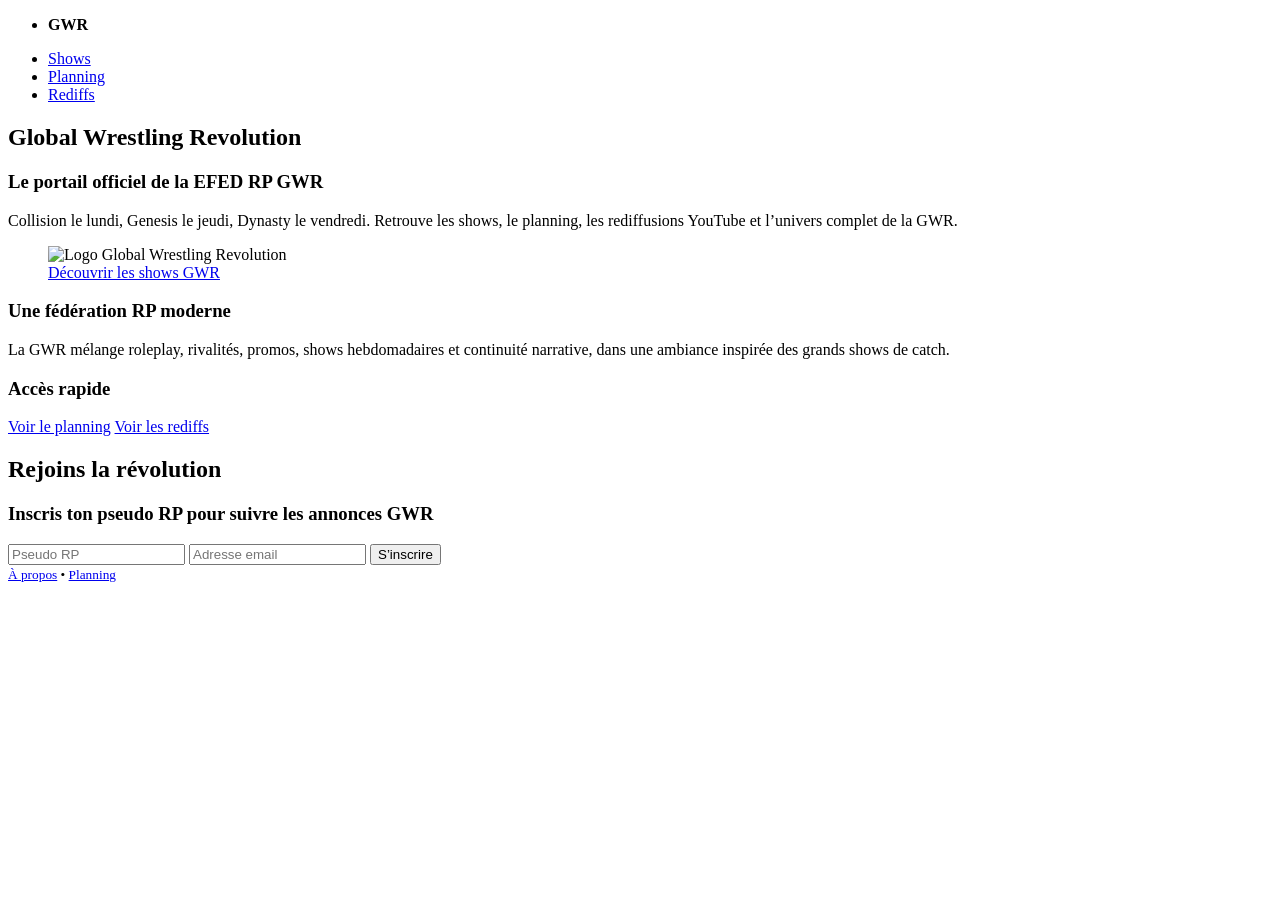
==== index.html @ aaddedb6 "Create index.html first pages of the site the main menu" ====
<!doctype html>
<html lang="fr" data-theme="dark">
<head>
  <meta charset="utf-8">
  <meta name="viewport" content="width=device-width, initial-scale=1">
  <title>GWR — Global Wrestling Revolution</title>
  <meta name="description" content="Portail officiel de la EFED RP Global Wrestling Revolution.">
  <link rel="stylesheet" href="https://cdn.jsdelivr.net/npm/@picocss/pico@1/css/pico.min.css">
  <link rel="stylesheet" href="css/style.css">
</head>

<body>
  <nav class="container-fluid">
    <ul>
      <li><strong>GWR</strong></li>
    </ul>
    <ul>
      <li><a href="shows.html">Shows</a></li>
      <li><a href="planning.html">Planning</a></li>
      <li><a href="rediffs.html" role="button">Rediffs</a></li>
    </ul>
  </nav>

  <main class="container">
    <div class="grid">
      <section class="hero-page">
        <hgroup>
          <h2>Global Wrestling Revolution</h2>
          <h3>Le portail officiel de la EFED RP GWR</h3>
        </hgroup>

        <p>
          Collision le lundi, Genesis le jeudi, Dynasty le vendredi.
          Retrouve les shows, le planning, les rediffusions YouTube et l’univers complet de la GWR.
        </p>

        <figure>
          <img class="main-logo" src="img/logo-gwr.png" alt="Logo Global Wrestling Revolution">
          <figcaption>
            <a href="shows.html">Découvrir les shows GWR</a>
          </figcaption>
        </figure>

        <h3>Une fédération RP moderne</h3>
        <p>
          La GWR mélange roleplay, rivalités, promos, shows hebdomadaires et continuité narrative,
          dans une ambiance inspirée des grands shows de catch.
        </p>

        <h3>Accès rapide</h3>
        <div class="actions">
          <a href="planning.html" role="button">Voir le planning</a>
          <a href="rediffs.html" role="button" class="secondary">Voir les rediffs</a>
        </div>
      </section>
    </div>
  </main>

  <section aria-label="Subscribe example">
    <div class="container">
      <article>
        <hgroup>
          <h2>Rejoins la révolution</h2>
          <h3>Inscris ton pseudo RP pour suivre les annonces GWR</h3>
        </hgroup>
        <form class="grid">
          <input type="text" id="firstname" name="firstname" placeholder="Pseudo RP" aria-label="Pseudo RP" required>
          <input type="email" id="email" name="email" placeholder="Adresse email" aria-label="Adresse email" required>
          <button type="submit" onclick="event.preventDefault()">S’inscrire</button>
        </form>
      </article>
    </div>
  </section>

  <footer class="container">
    <small>
      <a href="about.html">À propos</a> • <a href="planning.html">Planning</a>
    </small>
  </footer>

  <script src="js/script.js"></script>
</body>
</html>
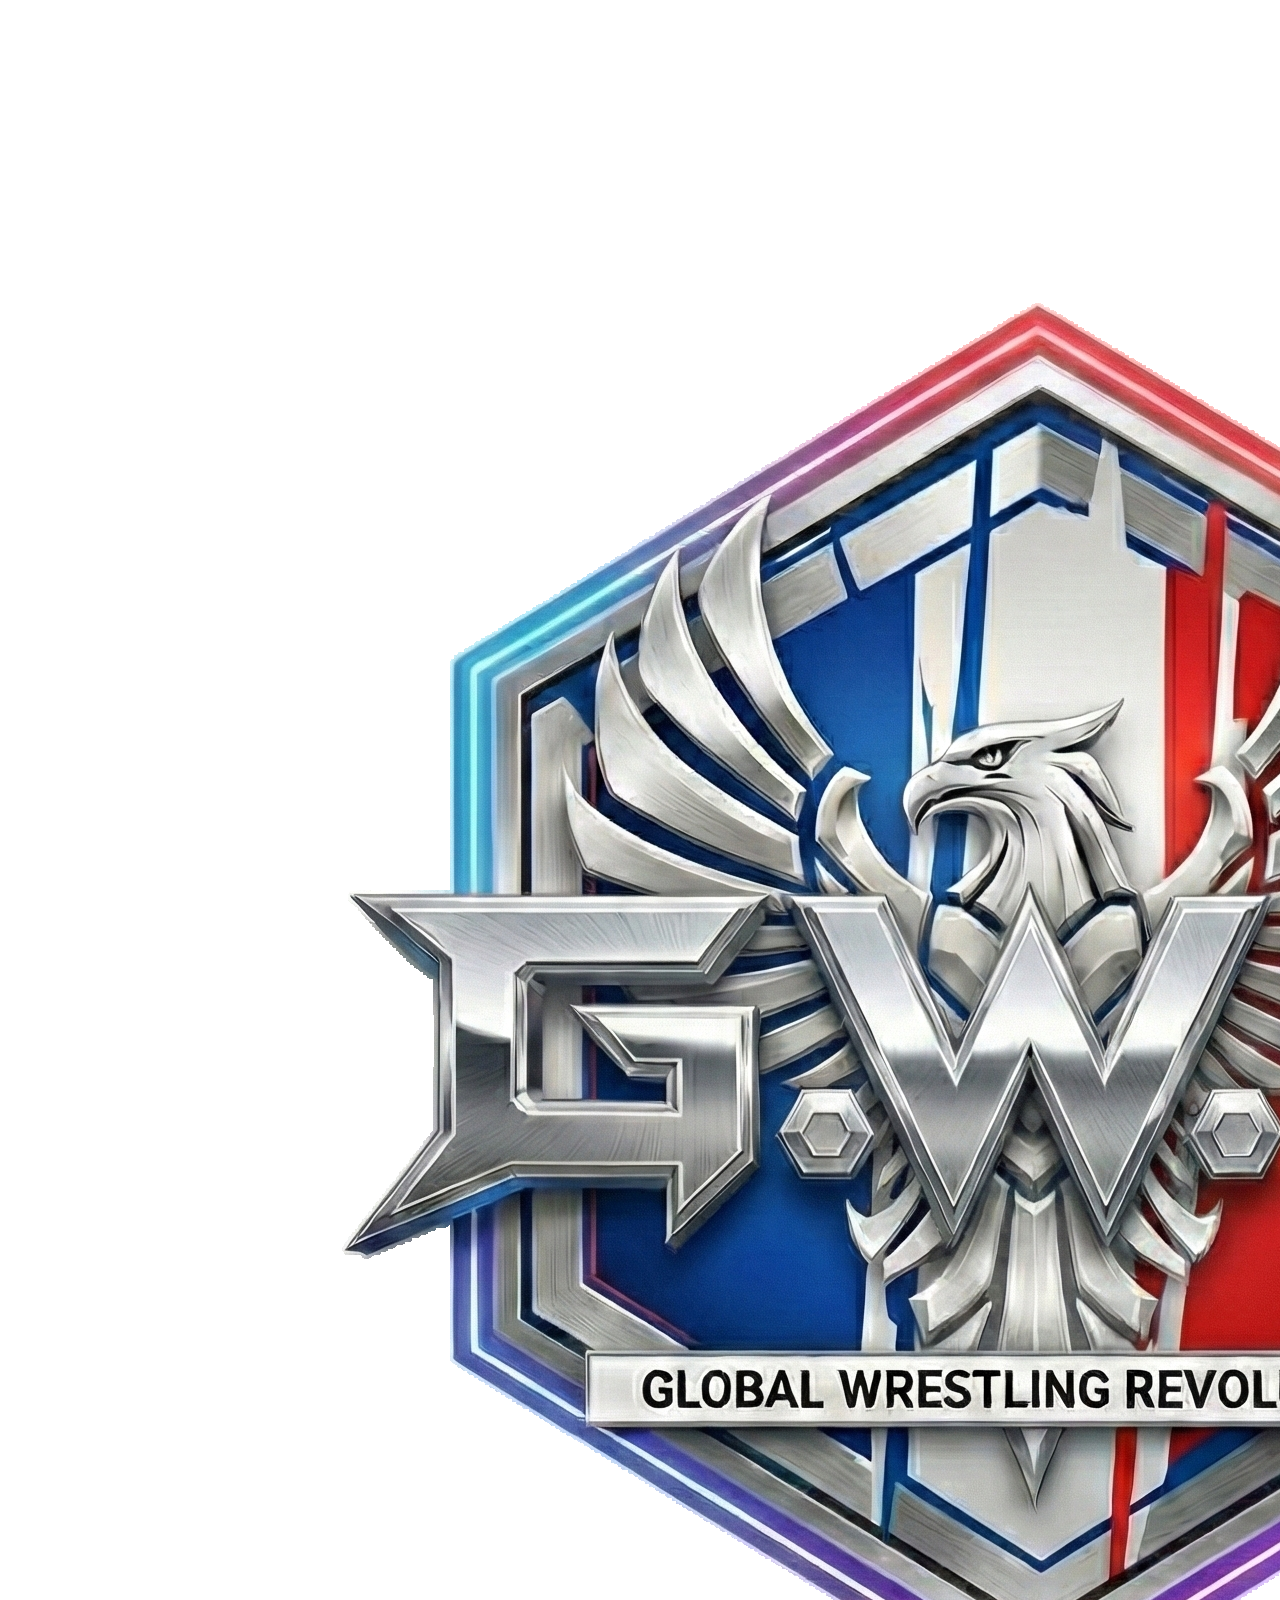
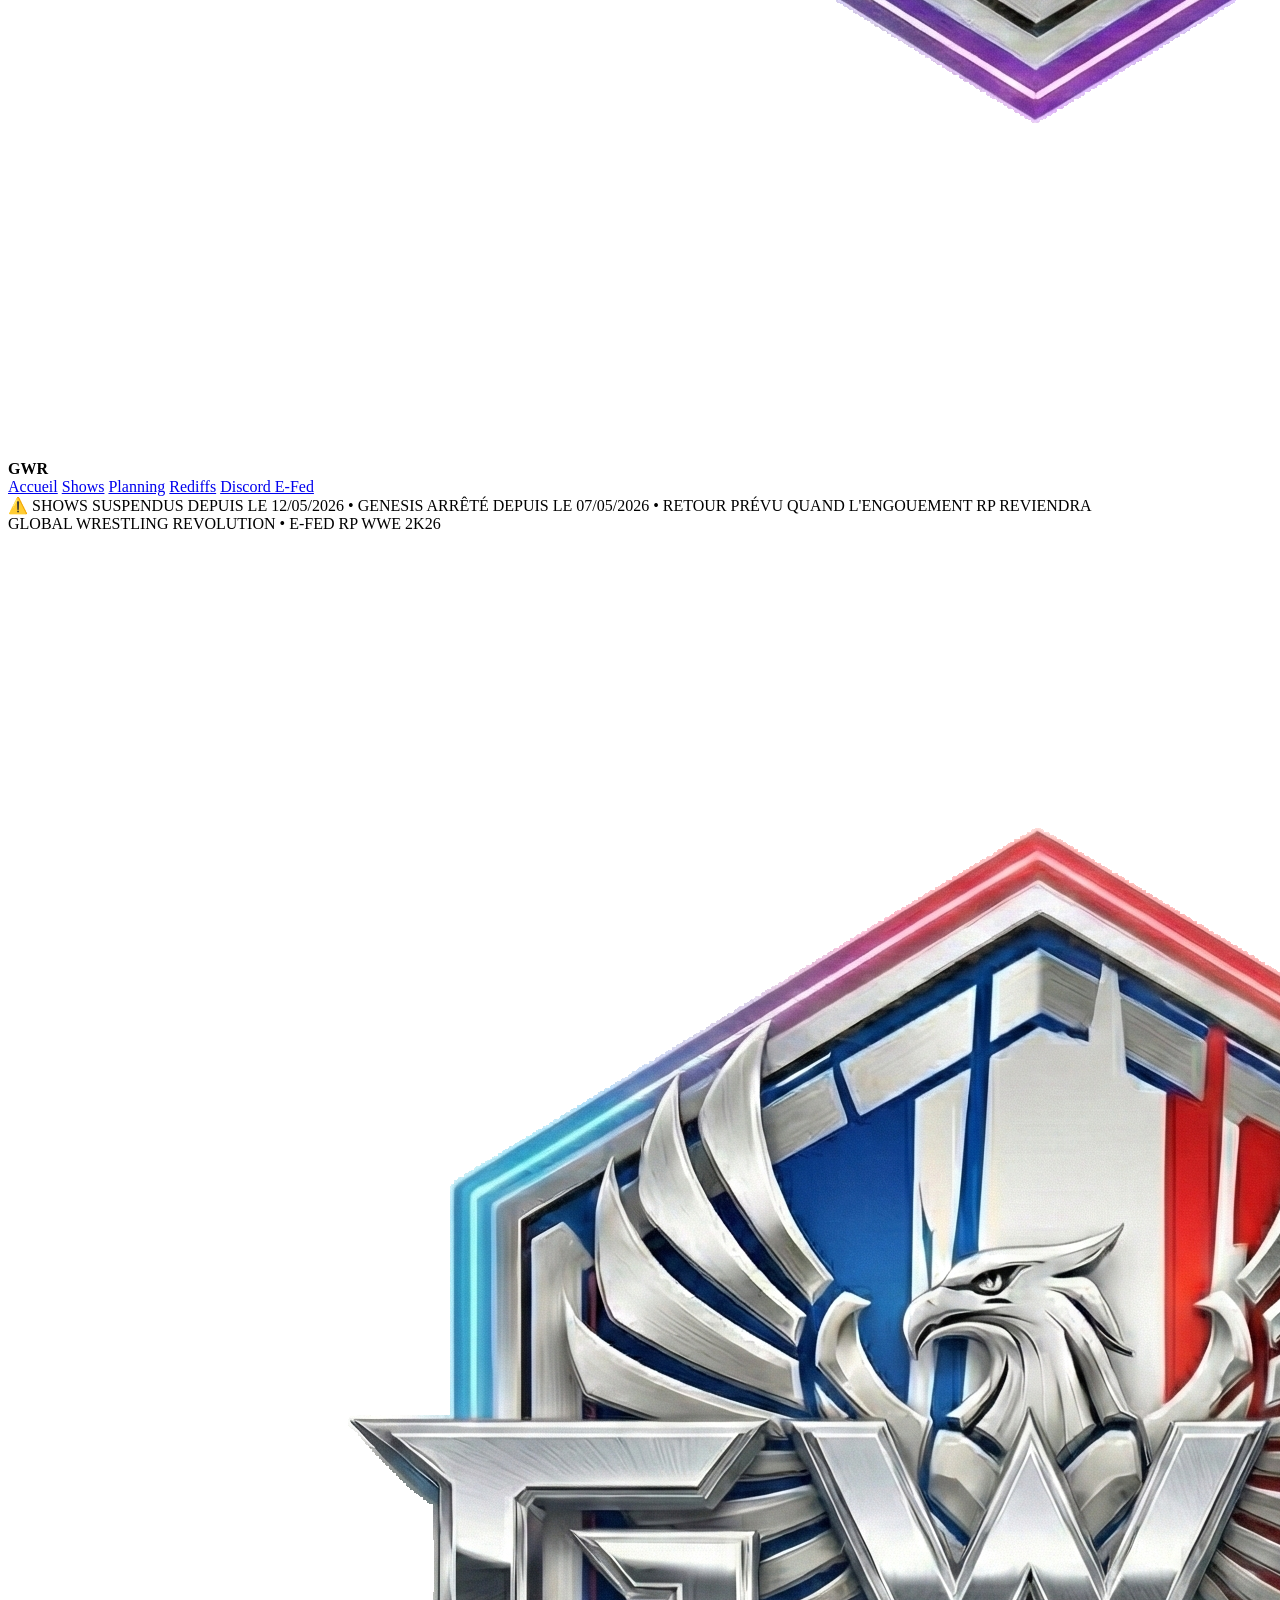
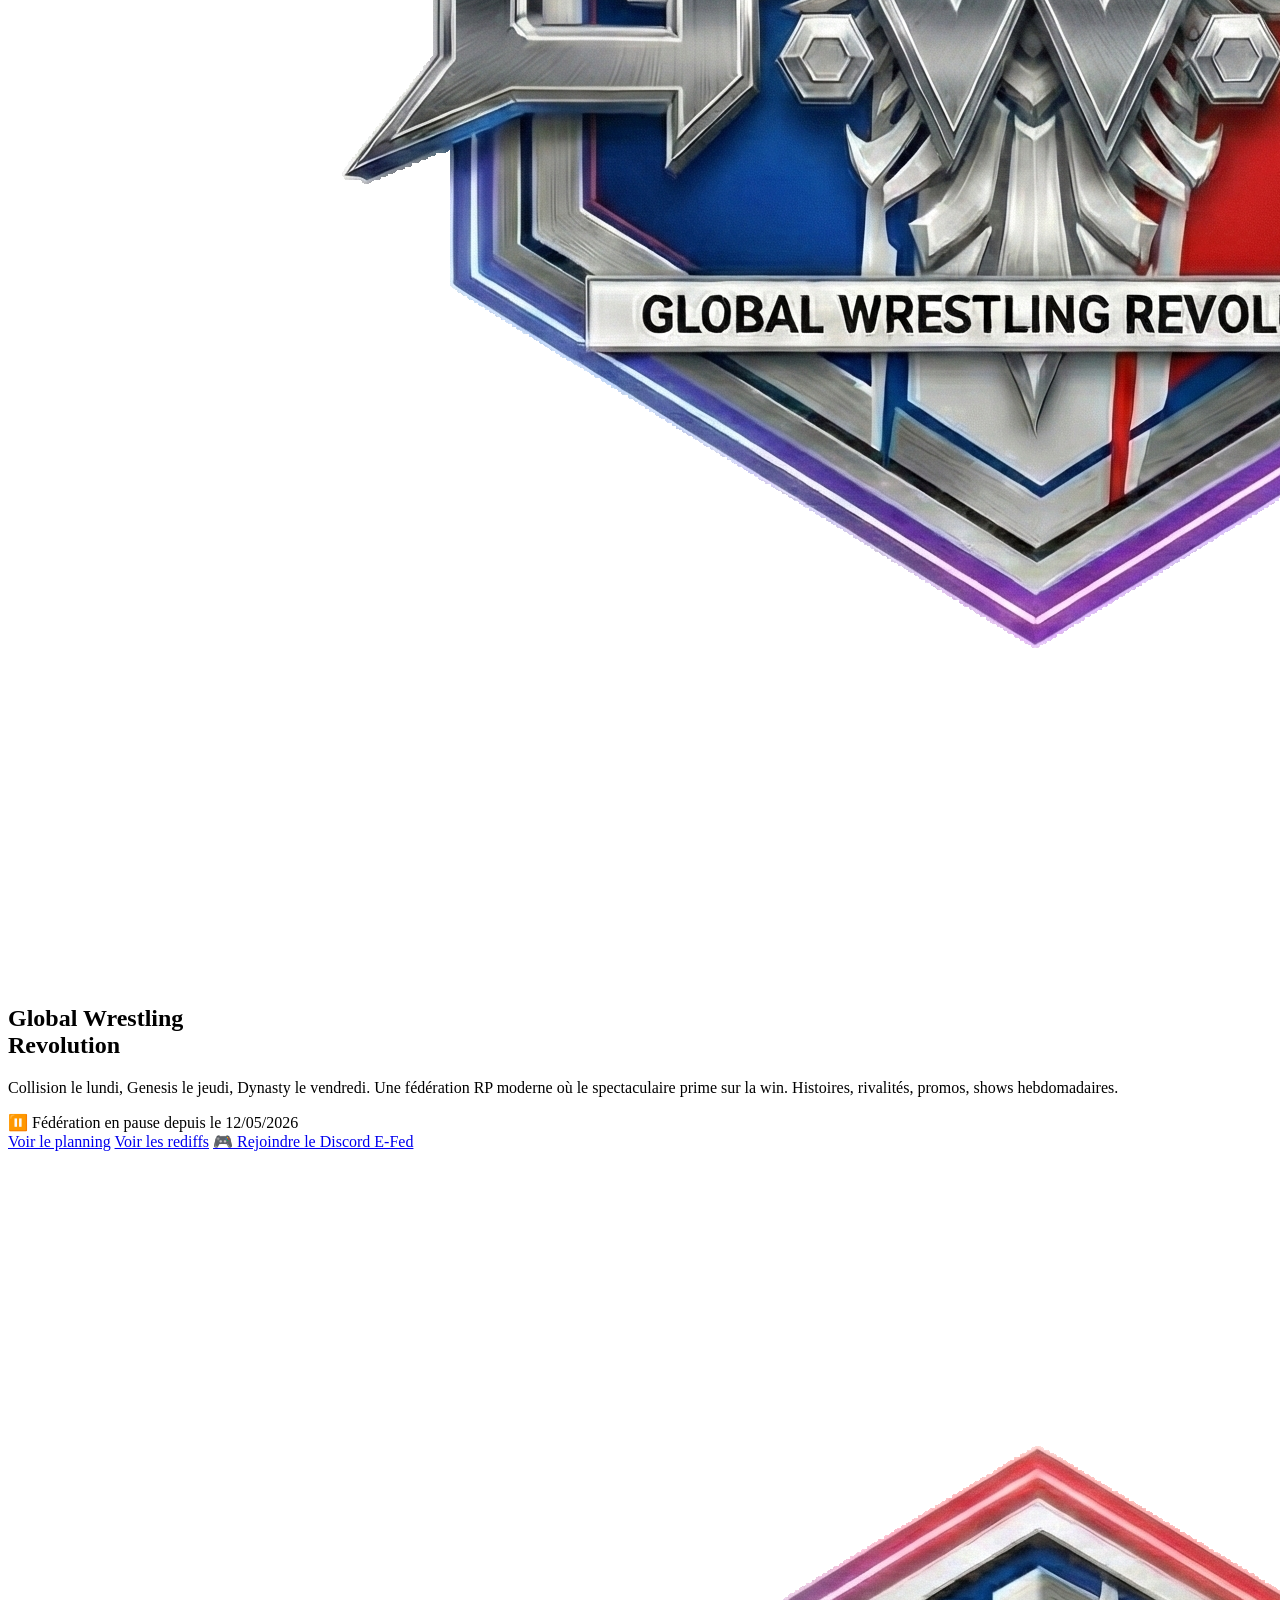
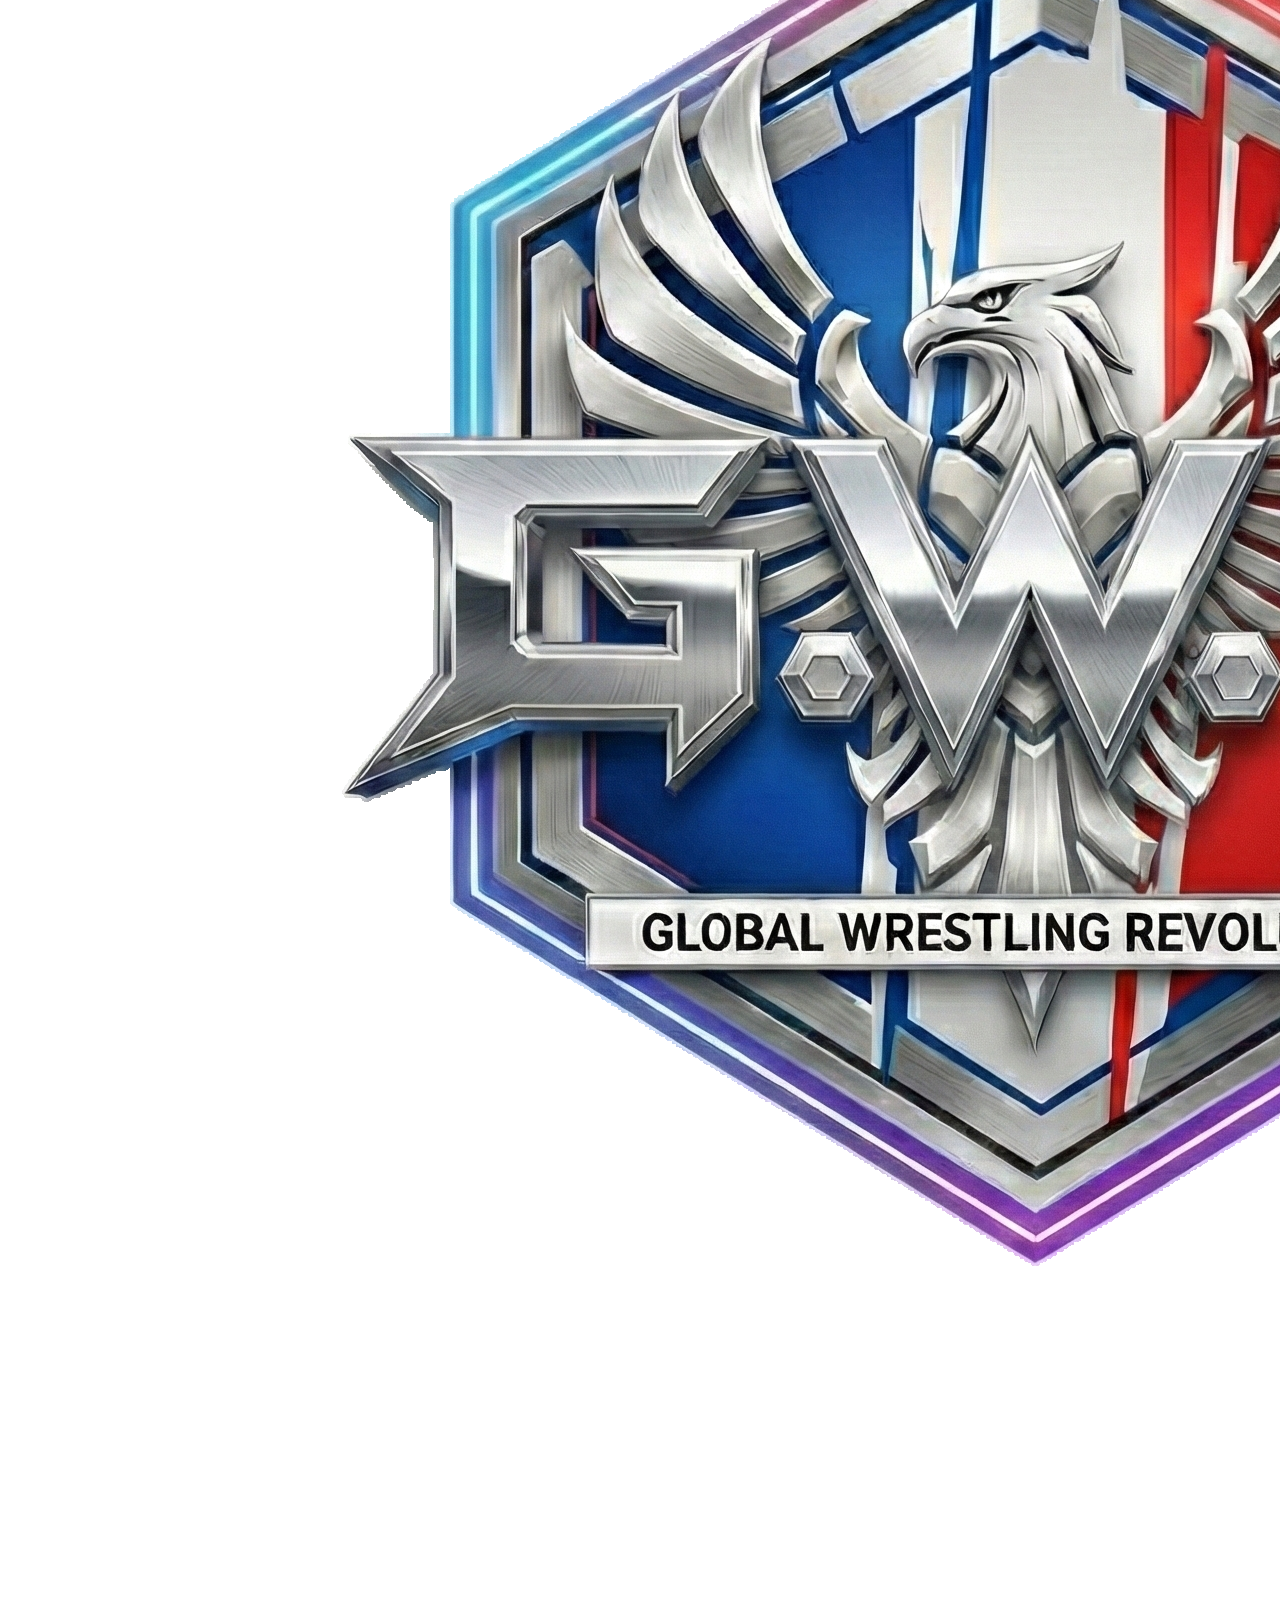
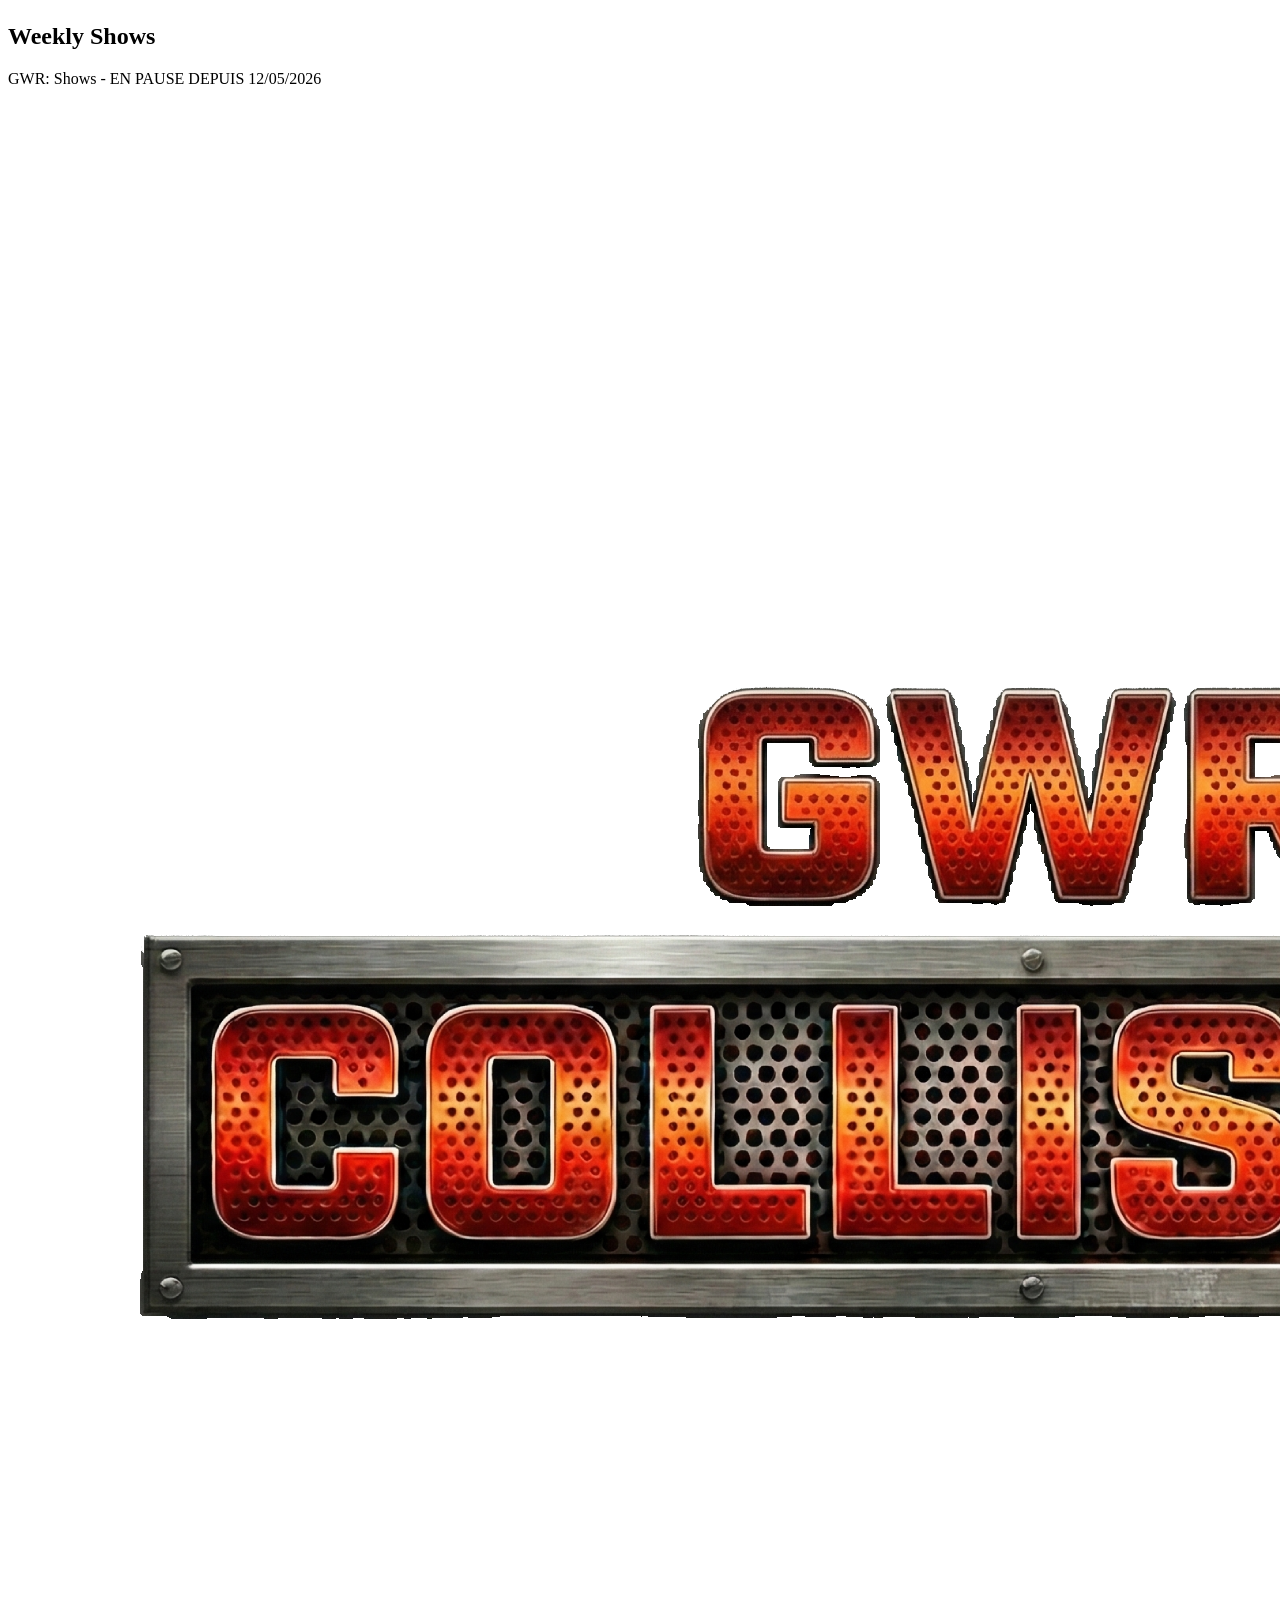
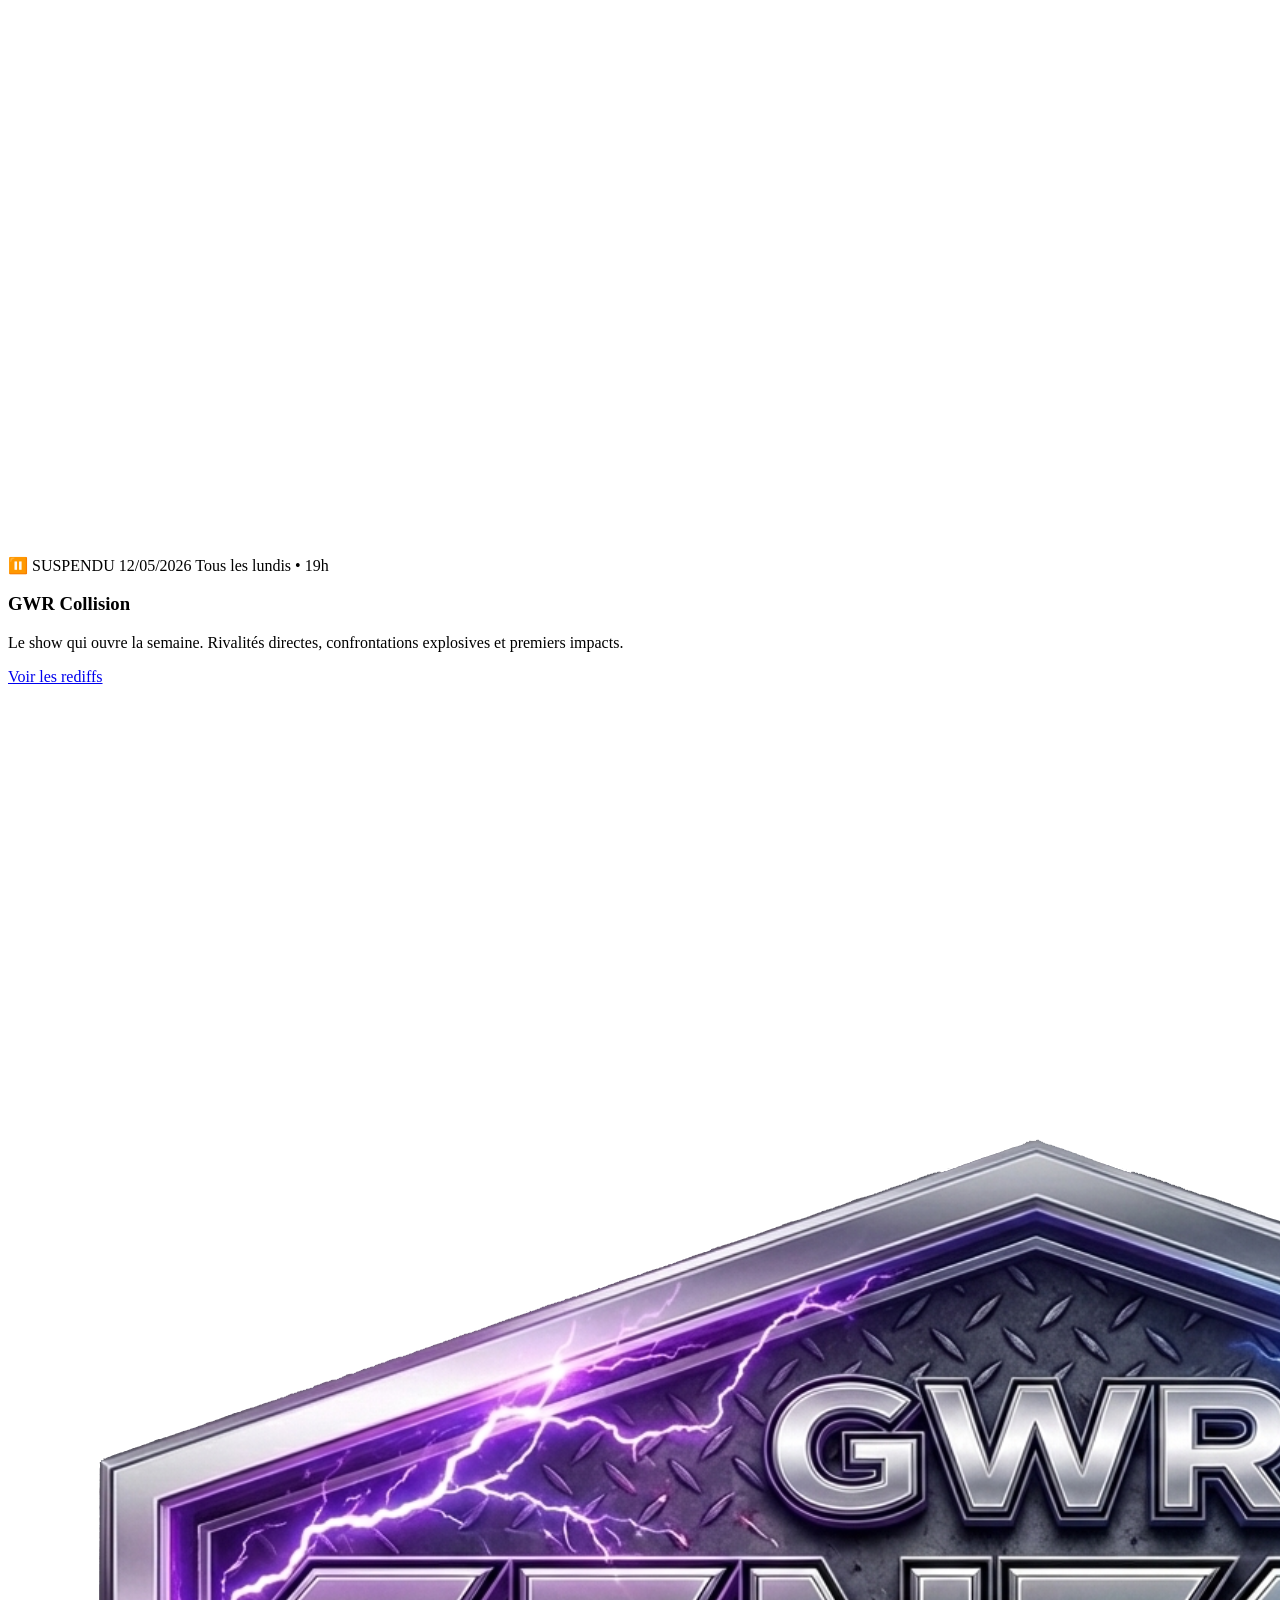
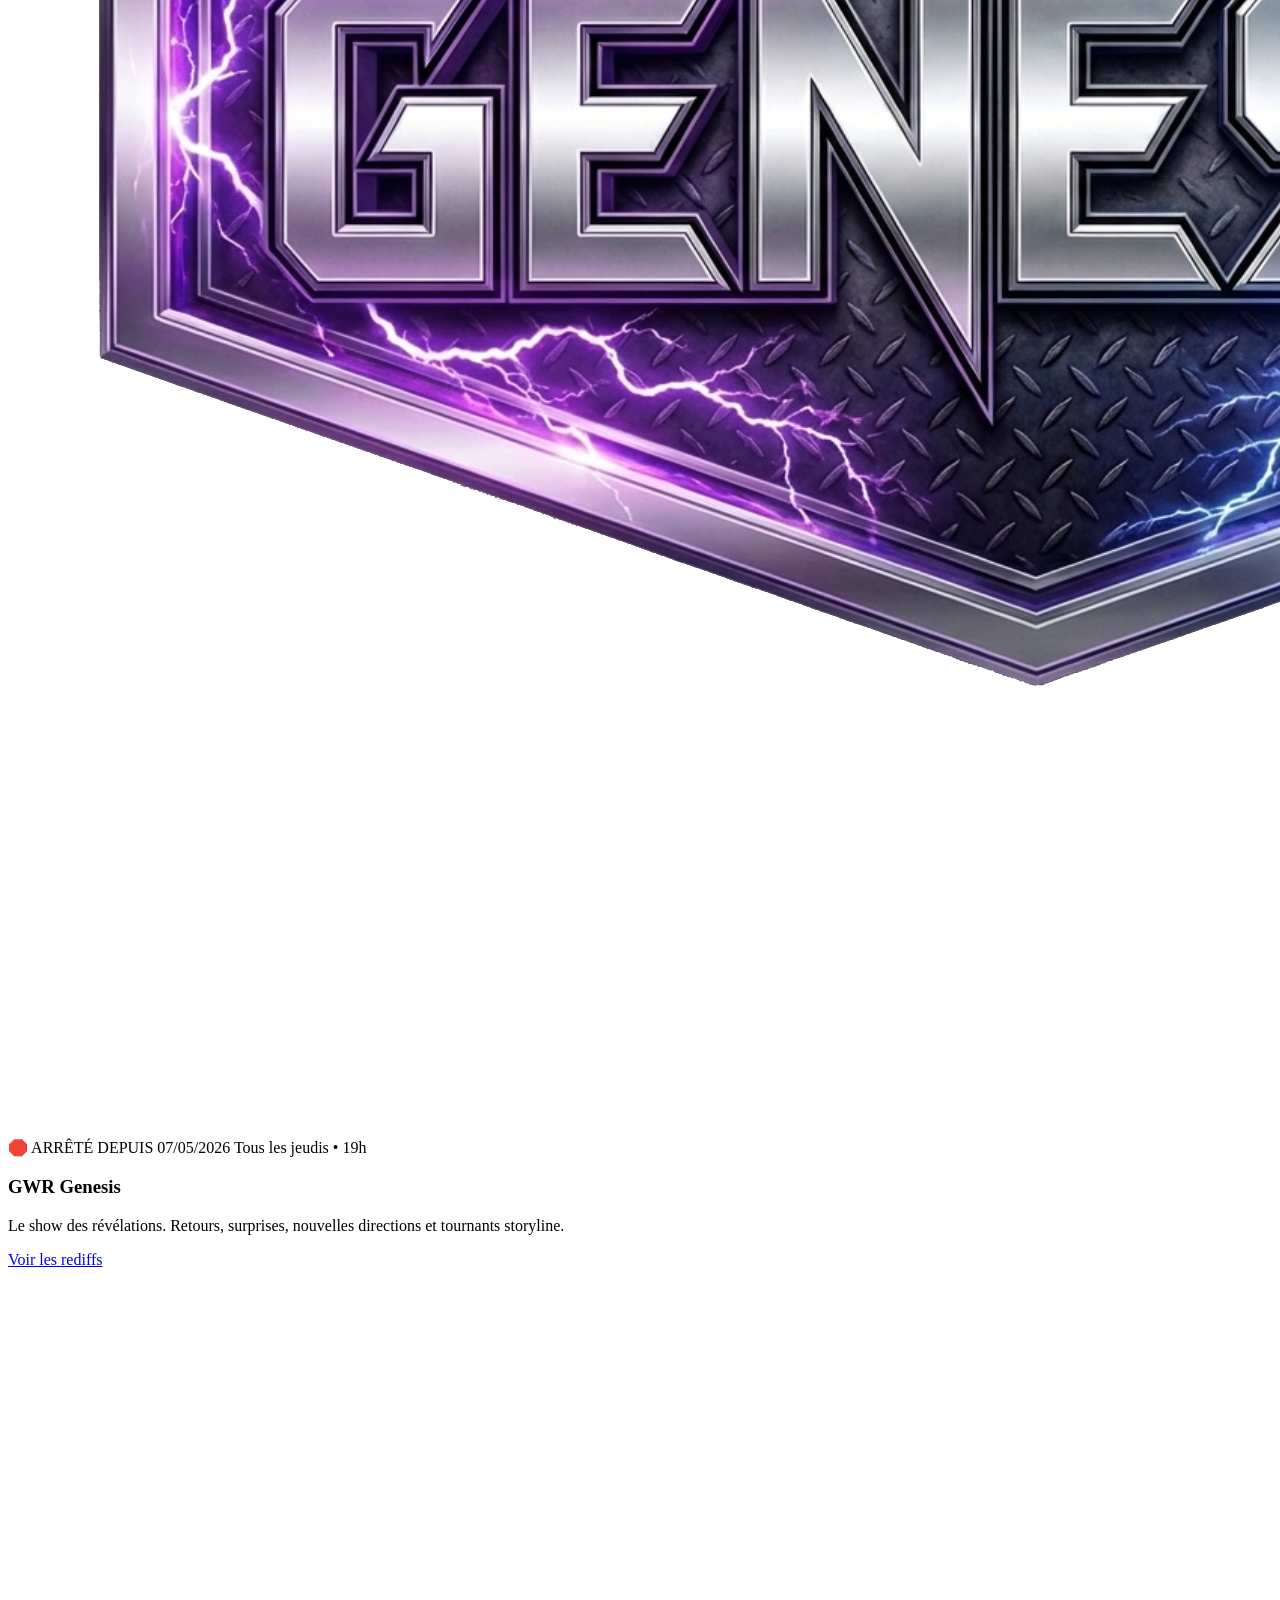
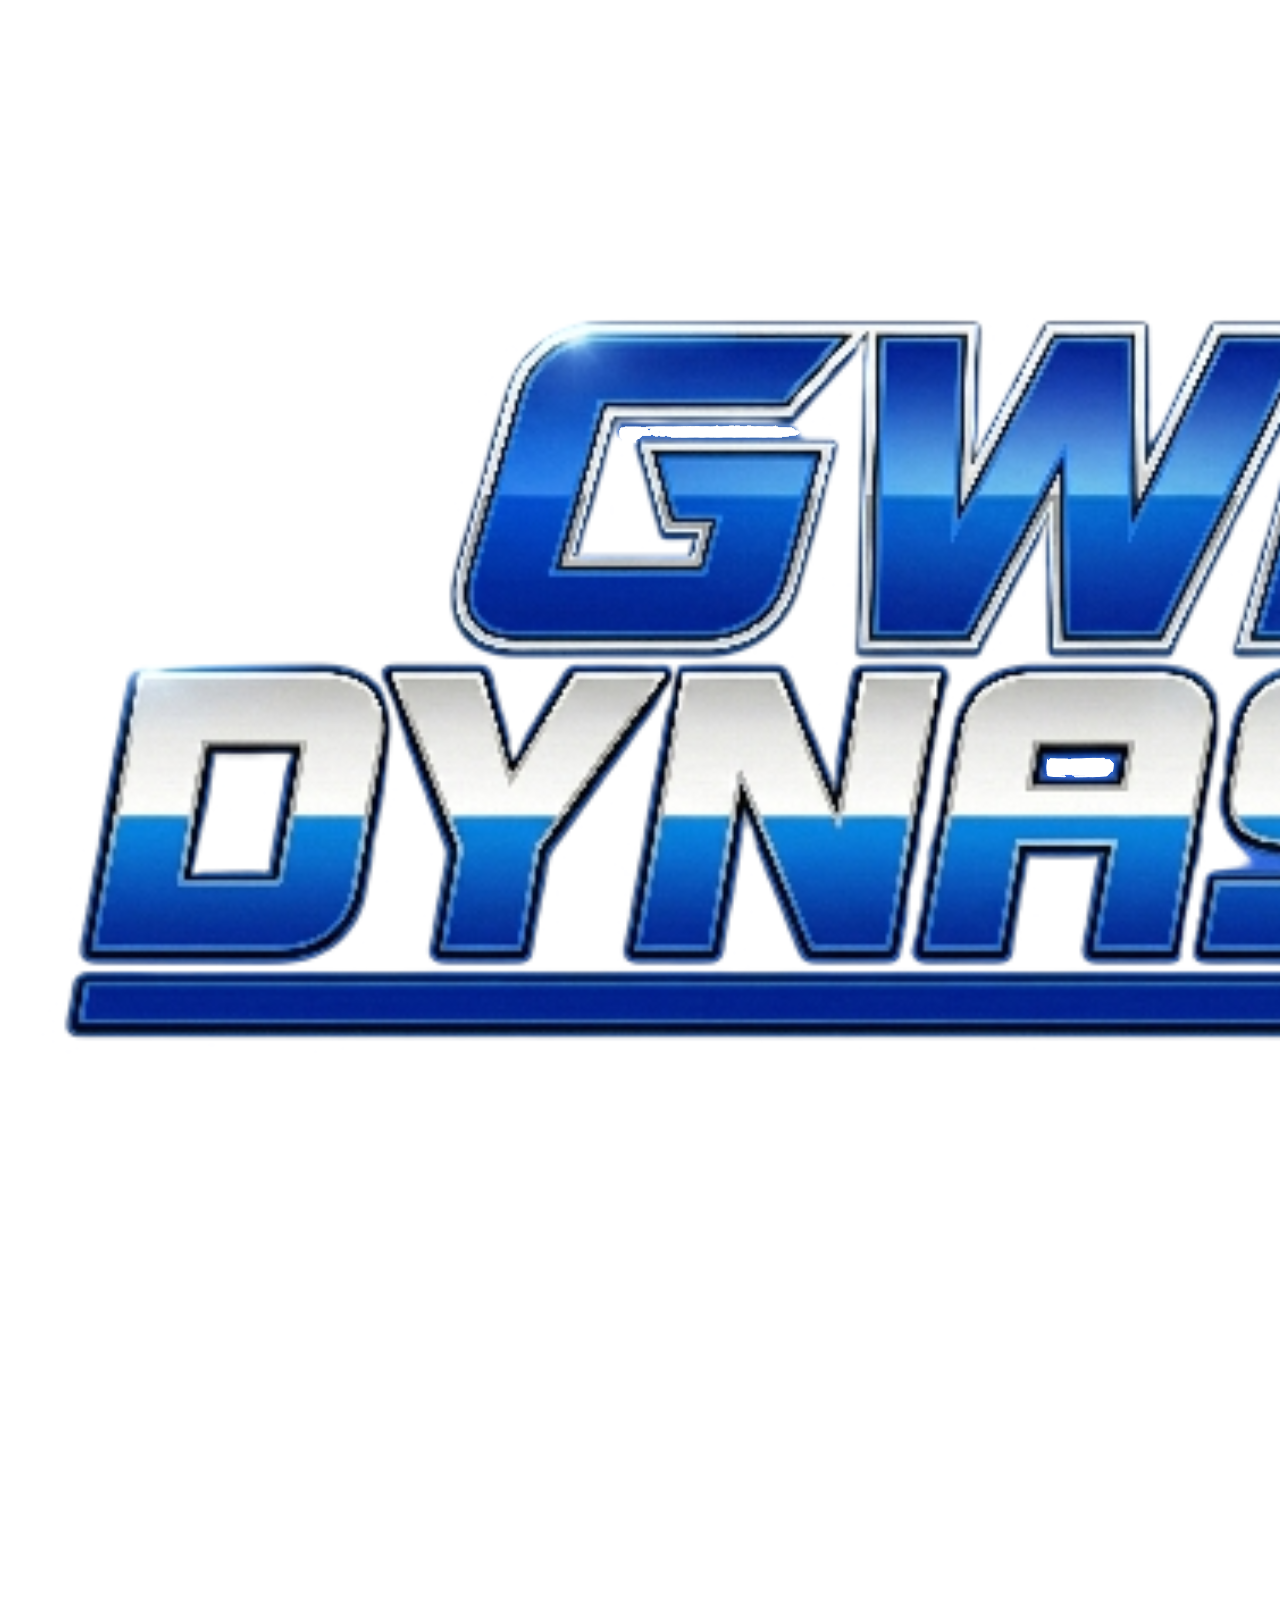
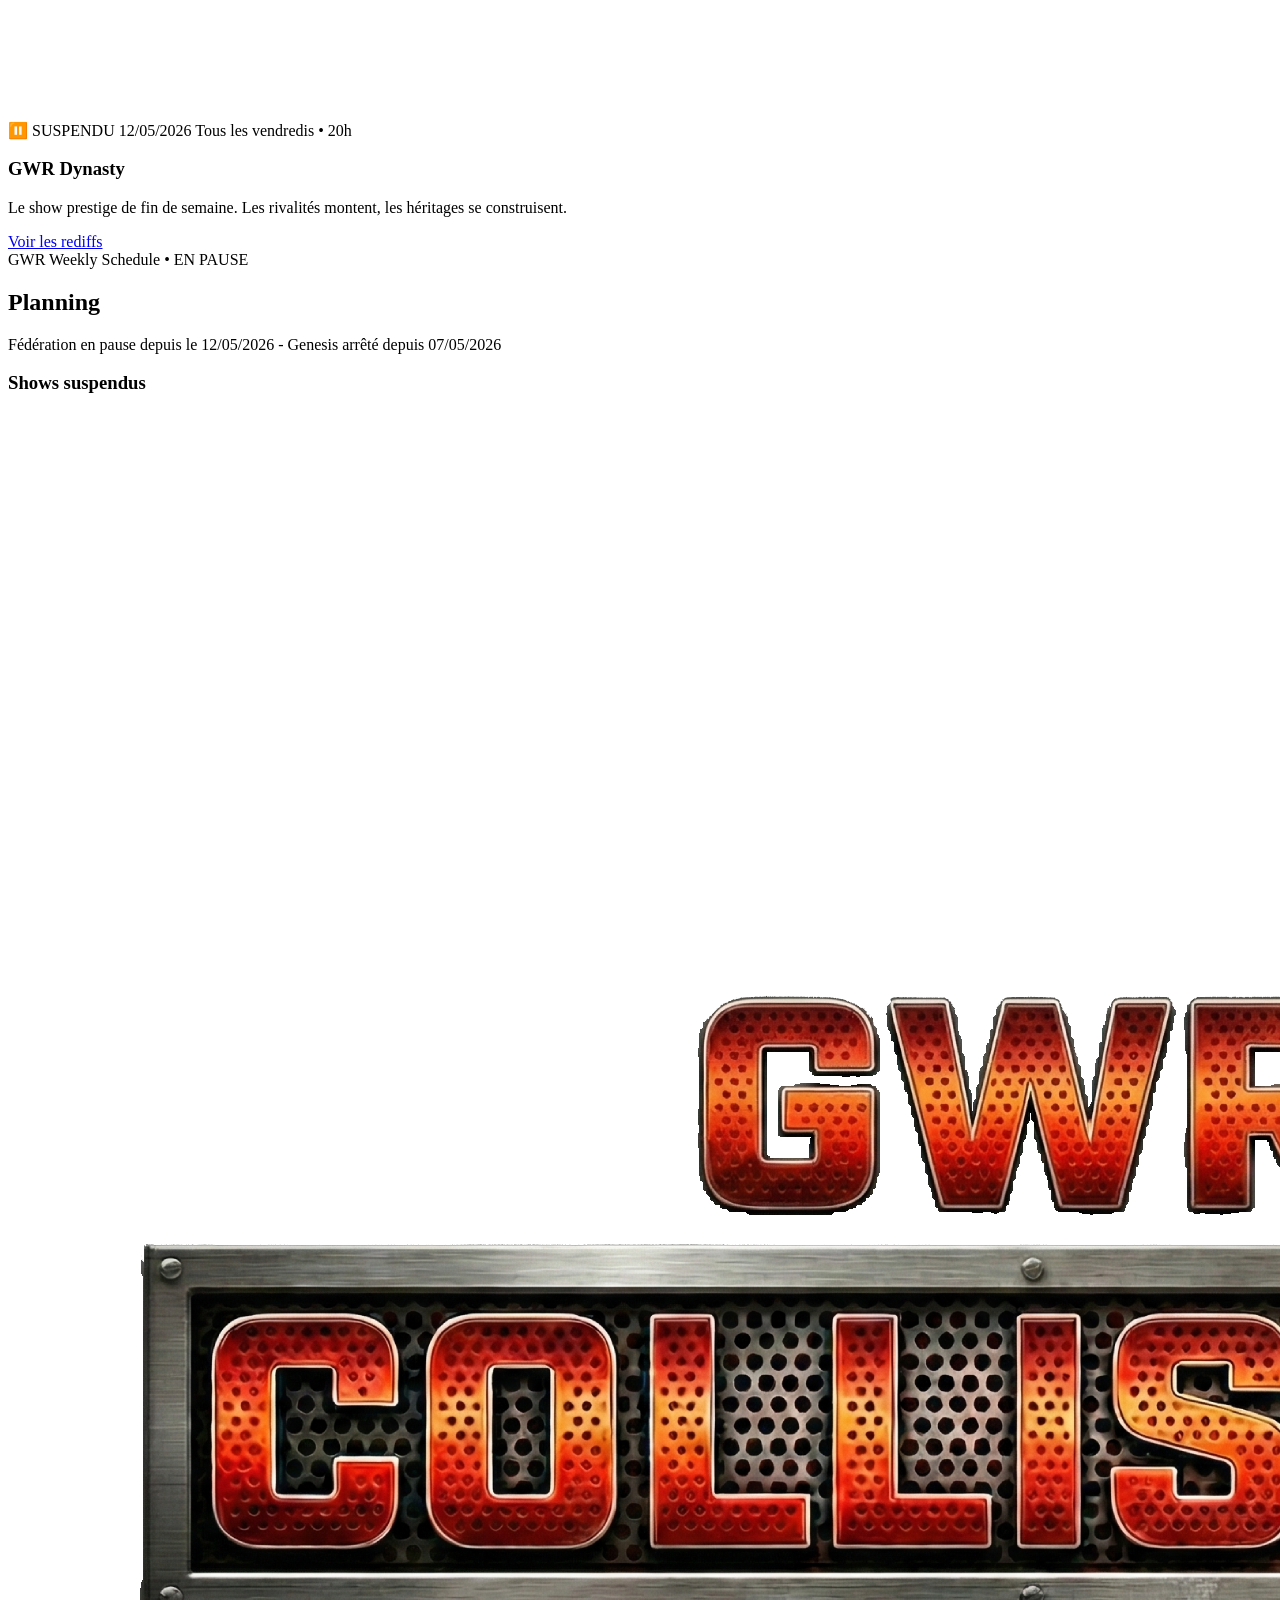
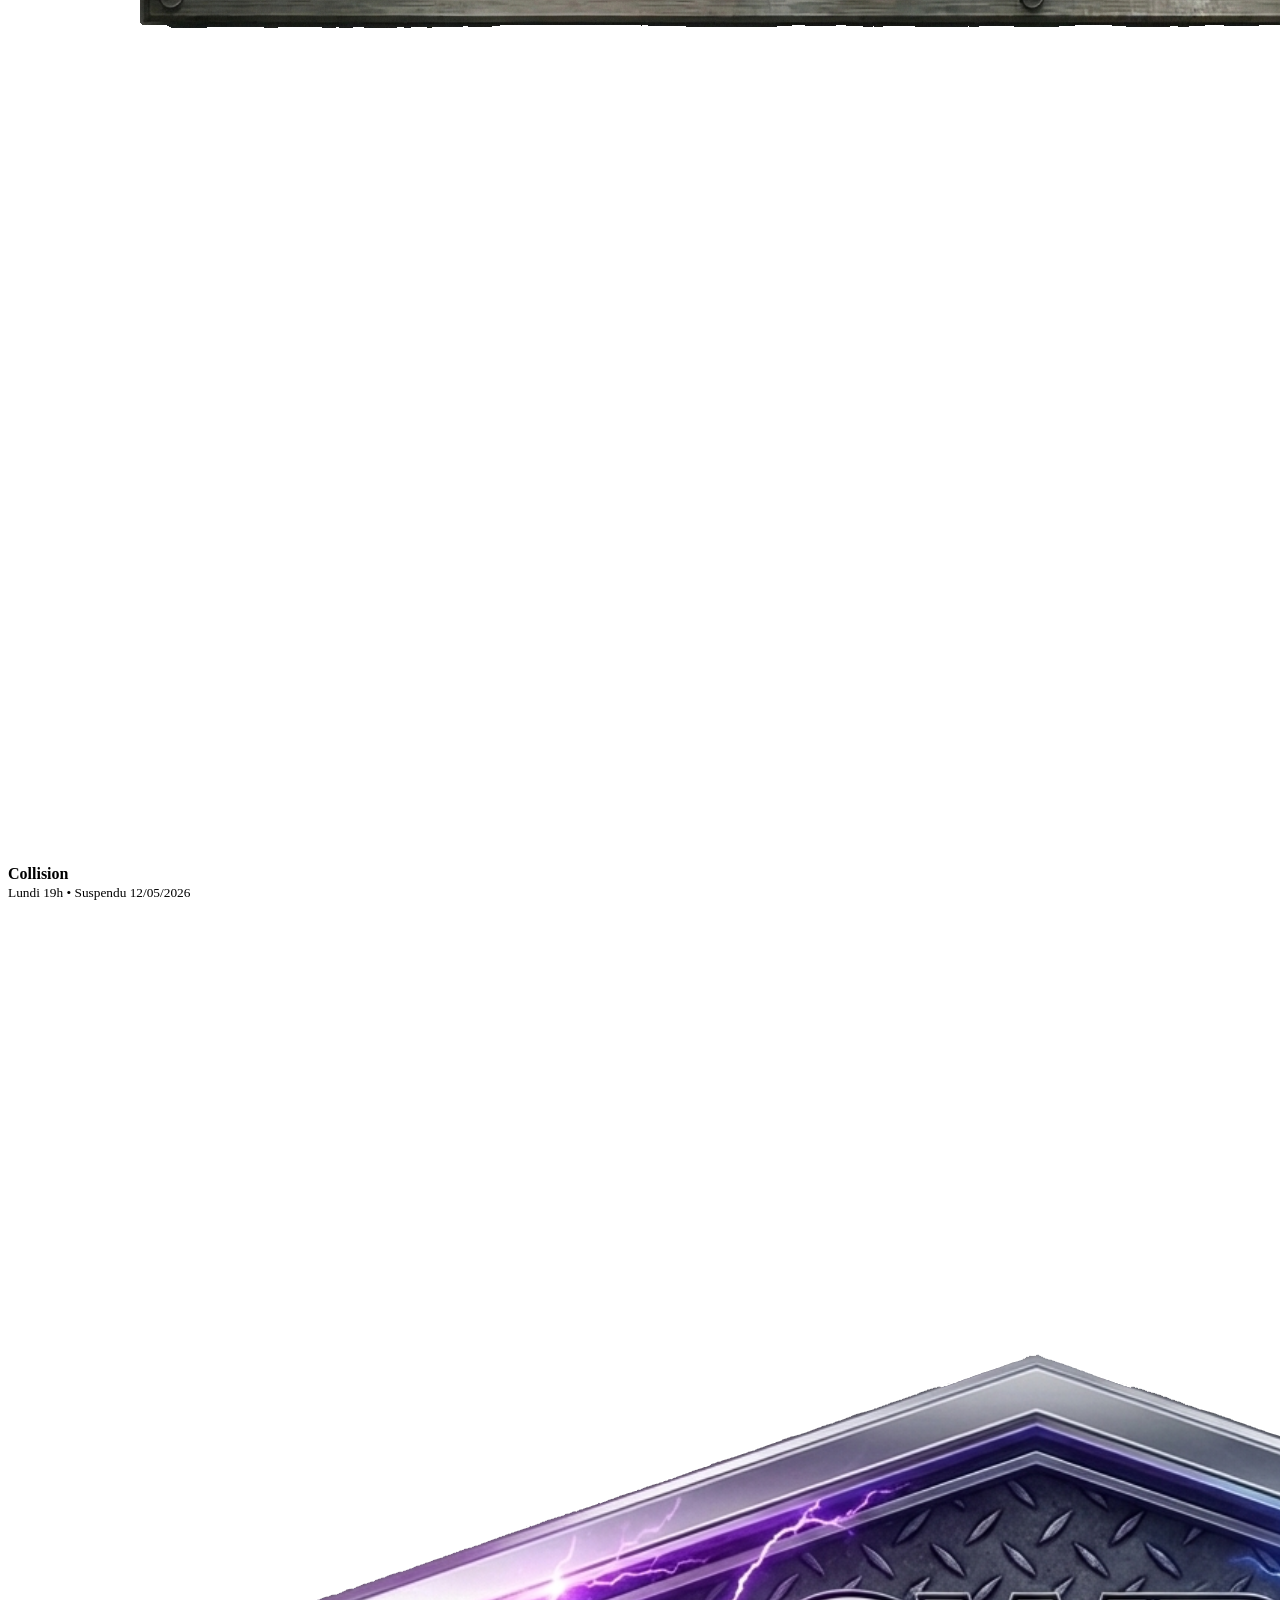
==== commit 6f378fa7: "Update index.html Big Update of the website of GWR" ====
--- a/index.html
+++ b/index.html
@@ -1,83 +1,161 @@
 <!doctype html>
-<html lang="fr" data-theme="dark">
+<html lang="fr">
 <head>
-  <meta charset="utf-8">
-  <meta name="viewport" content="width=device-width, initial-scale=1">
-  <title>GWR — Global Wrestling Revolution</title>
-  <meta name="description" content="Portail officiel de la EFED RP Global Wrestling Revolution.">
-  <link rel="stylesheet" href="https://cdn.jsdelivr.net/npm/@picocss/pico@1/css/pico.min.css">
-  <link rel="stylesheet" href="css/style.css">
+<meta charset="utf-8">
+<meta name="viewport" content="width=device-width, initial-scale=1">
+<title>GWR — Global Wrestling Revolution | E-Fed RP WWE 2K26</title>
+<meta name="description" content="Global Wrestling Revolution - E-Fed RP WWE 2K26. Shows suspendus depuis 12/05/2026. Discord: discord.com/invite/2U9SatYNbg">
+<link rel="stylesheet" href="css/style.css">
+<link rel="icon" type="image/png" href="img/logo-gwr.png">
 </head>
+<body>
 
-<body>
-  <nav class="container-fluid">
-    <ul>
-      <li><strong>GWR</strong></li>
-    </ul>
-    <ul>
-      <li><a href="shows.html">Shows</a></li>
-      <li><a href="planning.html">Planning</a></li>
-      <li><a href="rediffs.html" role="button">Rediffs</a></li>
-    </ul>
-  </nav>
+<nav>
+  <div class="brand">
+    <img src="img/logo-gwr.png" alt="GWR Logo">
+    <strong>GWR</strong>
+  </div>
+  <div class="links">
+    <a href="#accueil" class="active">Accueil</a>
+    <a href="#shows">Shows</a>
+    <a href="#planning">Planning</a>
+    <a href="#rediffs">Rediffs</a>
+    <a href="https://discord.com/invite/2U9SatYNbg" target="_blank" class="btn btn-discord">Discord E-Fed</a>
+  </div>
+</nav>
 
-  <main class="container">
-    <div class="grid">
-      <section class="hero-page">
-        <hgroup>
-          <h2>Global Wrestling Revolution</h2>
-          <h3>Le portail officiel de la EFED RP GWR</h3>
-        </hgroup>
+<div class="suspend-banner">⚠️ SHOWS SUSPENDUS DEPUIS LE 12/05/2026 • GENESIS ARRÊTÉ DEPUIS LE 07/05/2026 • RETOUR PRÉVU QUAND L'ENGOUEMENT RP REVIENDRA</div>
 
-        <p>
-          Collision le lundi, Genesis le jeudi, Dynasty le vendredi.
-          Retrouve les shows, le planning, les rediffusions YouTube et l’univers complet de la GWR.
-        </p>
+<main class="container">
 
-        <figure>
-          <img class="main-logo" src="img/logo-gwr.png" alt="Logo Global Wrestling Revolution">
-          <figcaption>
-            <a href="shows.html">Découvrir les shows GWR</a>
-          </figcaption>
-        </figure>
+<section id="accueil" class="hero">
+  <span class="eyebrow">GLOBAL WRESTLING REVOLUTION • E-FED RP WWE 2K26</span>
+  <img class="main-logo" src="img/logo-gwr.png" alt="GWR Global Wrestling Revolution">
+  <h1>Global Wrestling<br>Revolution</h1>
+  <p>Collision le lundi, Genesis le jeudi, Dynasty le vendredi. Une fédération RP moderne où le spectaculaire prime sur la win. Histoires, rivalités, promos, shows hebdomadaires.</p>
+  <div class="badge-pause">⏸️ Fédération en pause depuis le 12/05/2026</div>
+  <div class="actions">
+    <a href="#planning" class="btn btn-dark">Voir le planning</a>
+    <a href="#rediffs" class="btn btn-dark">Voir les rediffs</a>
+    <a href="https://discord.com/invite/2U9SatYNbg" target="_blank" class="btn btn-discord">🎮 Rejoindre le Discord E-Fed</a>
+  </div>
+</section>
 
-        <h3>Une fédération RP moderne</h3>
-        <p>
-          La GWR mélange roleplay, rivalités, promos, shows hebdomadaires et continuité narrative,
-          dans une ambiance inspirée des grands shows de catch.
-        </p>
-
-        <h3>Accès rapide</h3>
-        <div class="actions">
-          <a href="planning.html" role="button">Voir le planning</a>
-          <a href="rediffs.html" role="button" class="secondary">Voir les rediffs</a>
+<section id="shows" class="shows-section">
+  <div class="shows-banner">
+    <div>
+      <img src="img/logo-gwr.png" alt="GWR">
+      <h2>Weekly Shows</h2>
+    </div>
+  </div>
+  <div class="shows-content">
+    <p class="shows-category"><span>GWR:</span> Shows - EN PAUSE DEPUIS 12/05/2026</p>
+    <div class="wwe-show-list">
+      <article class="wwe-show-item suspended">
+        <div class="show-poster"><img src="img/gwr-collision.png" alt="Collision"></div>
+        <div class="show-info red">
+          <span class="pill-suspend">⏸️ SUSPENDU 12/05/2026</span>
+          <span class="show-day">Tous les lundis • 19h</span>
+          <h3>GWR Collision</h3>
+          <p>Le show qui ouvre la semaine. Rivalités directes, confrontations explosives et premiers impacts.</p>
+          <a href="#rediffs" class="btn btn-dark">Voir les rediffs</a>
         </div>
-      </section>
-    </div>
-  </main>
-
-  <section aria-label="Subscribe example">
-    <div class="container">
-      <article>
-        <hgroup>
-          <h2>Rejoins la révolution</h2>
-          <h3>Inscris ton pseudo RP pour suivre les annonces GWR</h3>
-        </hgroup>
-        <form class="grid">
-          <input type="text" id="firstname" name="firstname" placeholder="Pseudo RP" aria-label="Pseudo RP" required>
-          <input type="email" id="email" name="email" placeholder="Adresse email" aria-label="Adresse email" required>
-          <button type="submit" onclick="event.preventDefault()">S’inscrire</button>
-        </form>
+      </article>
+      <article class="wwe-show-item suspended">
+        <div class="show-poster"><img src="img/gwr-genesis.png" alt="Genesis"></div>
+        <div class="show-info purple">
+          <span class="pill-suspend">🛑 ARRÊTÉ DEPUIS 07/05/2026</span>
+          <span class="show-day">Tous les jeudis • 19h</span>
+          <h3>GWR Genesis</h3>
+          <p>Le show des révélations. Retours, surprises, nouvelles directions et tournants storyline.</p>
+          <a href="#rediffs" class="btn btn-dark">Voir les rediffs</a>
+        </div>
+      </article>
+      <article class="wwe-show-item suspended">
+        <div class="show-poster"><img src="img/gwr-dynasty.png" alt="Dynasty"></div>
+        <div class="show-info blue">
+          <span class="pill-suspend">⏸️ SUSPENDU 12/05/2026</span>
+          <span class="show-day">Tous les vendredis • 20h</span>
+          <h3>GWR Dynasty</h3>
+          <p>Le show prestige de fin de semaine. Les rivalités montent, les héritages se construisent.</p>
+          <a href="#rediffs" class="btn btn-dark">Voir les rediffs</a>
+        </div>
       </article>
     </div>
-  </section>
+  </div>
+</section>
 
-  <footer class="container">
-    <small>
-      <a href="about.html">À propos</a> • <a href="planning.html">Planning</a>
-    </small>
-  </footer>
+<section id="planning" class="planning-tv">
+  <div class="planning-hero">
+    <div>
+      <span class="eyebrow">GWR Weekly Schedule • EN PAUSE</span>
+      <h2>Planning</h2>
+      <p>Fédération en pause depuis le 12/05/2026 - Genesis arrêté depuis 07/05/2026</p>
+    </div>
+  </div>
+  <div id="suspend-detail" class="suspend-box"></div>
+  <div class="schedule-columns">
+    <article>
+      <h3>Shows suspendus</h3>
+      <div class="show-mini-card"><img src="img/gwr-collision.png" alt=""><div><strong>Collision</strong><br><small>Lundi 19h • Suspendu 12/05/2026</small></div></div>
+      <div class="show-mini-card"><img src="img/gwr-genesis.png" alt=""><div><strong>Genesis</strong><br><small>Jeudi 19h • Arrêté 07/05/2026</small></div></div>
+      <div class="show-mini-card"><img src="img/gwr-dynasty.png" alt=""><div><strong>Dynasty</strong><br><small>Vendredi 20h • Suspendu 12/05/2026</small></div></div>
+    </article>
+    <article>
+      <h3>Retour futur</h3>
+      <p>La GWR reprendra quand des joueurs motivés voudront créer des histoires, des rivalités et faire le show avant de faire de la win. Spectaculaire d'abord.</p>
+      <p><strong>Tu veux faire partie du retour ?</strong></p>
+      <a href="https://discord.com/invite/2U9SatYNbg" target="_blank" class="btn btn-discord">Rejoindre le Discord E-Fed</a>
+    </article>
+  </div>
+</section>
 
-  <script src="js/script.js"></script>
+<section id="rediffs" class="container" style="background:#fff; color:#111; padding:1.5rem; margin-top:1.5rem; box-shadow:0 18px 50px rgba(0,0,0,.35);">
+  <h2 style="color:#111; font-size:2.2rem; font-weight:1000; text-transform:uppercase;">Rediffusions YouTube</h2>
+  <p style="color:#333;">Les épisodes sont affichés via les playlists officielles. Ordre chronologique selon l'ordre des playlists.</p>
+  <div class="tabs">
+    <button class="tab-button active" data-tab="collision">Collision</button>
+    <button class="tab-button" data-tab="genesis">Genesis</button>
+    <button class="tab-button" data-tab="dynasty">Dynasty</button>
+  </div>
+  <article id="collision" class="tab-panel active">
+    <img class="replay-logo" src="img/gwr-collision.png" alt="Collision">
+    <h3 style="color:#111;">GWR Collision</h3>
+    <p style="color:#333;">Show du lundi en rediffusion • Suspendu depuis 12/05/2026</p>
+    <div class="video"><iframe src="https://www.youtube.com/embed/videoseries?list=PLcqppahImqvWhzsnvjM9No3qA3b8Iokal" allowfullscreen></iframe></div>
+    <a href="https://www.youtube.com/playlist?list=PLcqppahImqvWhzsnvjM9No3qA3b8Iokal" target="_blank" class="btn btn-red">Ouvrir sur YouTube</a>
+  </article>
+  <article id="genesis" class="tab-panel">
+    <img class="replay-logo" src="img/gwr-genesis.png" alt="Genesis">
+    <h3 style="color:#111;">GWR Genesis</h3>
+    <p style="color:#333;">Show du jeudi • Arrêté depuis 07/05/2026</p>
+    <div class="video"><iframe src="https://www.youtube.com/embed/videoseries?list=PLcqppahImqvUmvSQ3NSG5izOY7VnWeU1X" allowfullscreen></iframe></div>
+    <a href="https://www.youtube.com/playlist?list=PLcqppahImqvUmvSQ3NSG5izOY7VnWeU1X" target="_blank" class="btn btn-red">Ouvrir sur YouTube</a>
+  </article>
+  <article id="dynasty" class="tab-panel">
+    <img class="replay-logo" src="img/gwr-dynasty.png" alt="Dynasty">
+    <h3 style="color:#111;">GWR Dynasty</h3>
+    <p style="color:#333;">Show du vendredi • Suspendu depuis 12/05/2026</p>
+    <div class="video"><iframe src="https://www.youtube.com/embed/videoseries?list=PLcqppahImqvWwlIveZxeVb_uVkN9lliEC" allowfullscreen></iframe></div>
+    <a href="https://www.youtube.com/playlist?list=PLcqppahImqvWwlIveZxeVb_uVkN9lliEC" target="_blank" class="btn btn-red">Ouvrir sur YouTube</a>
+  </article>
+</section>
+
+<section class="cta-discord">
+  <img src="img/logo-gwr.png" alt="GWR" style="height:70px; margin-bottom:1rem;">
+  <h2>Rejoins la Révolution</h2>
+  <p>Discord officiel E-Fed GWR - RP, annonces, création de rivalités spectaculaires. On prépare le retour ensemble : histoires avant la win.</p>
+  <a href="https://discord.com/invite/2U9SatYNbg" target="_blank" class="btn btn-discord" style="padding:1rem 1.8rem; font-size:1rem;">💬 REJOINDRE LE DISCORD E-FED</a>
+  <p style="margin-top:.8rem; font-size:.8rem; color:#777;">Shows suspendus depuis 12/05/2026 • Genesis arrêté 07/05/2026 • Retour quand l'engouement RP reviendra</p>
+</section>
+
+</main>
+
+<footer>
+  <small>GWR - Global Wrestling Revolution • E-Fed RP WWE 2K26 • En pause depuis 12/05/2026<br>
+  <a href="https://discord.com/invite/2U9SatYNbg" target="_blank" style="color:#c9a447;">Discord E-Fed</a> • Shows suspendus • Genesis arrêté 07/05/2026 • Retour futur</small>
+</footer>
+
+<script src="js/script.js"></script>
 </body>
 </html>
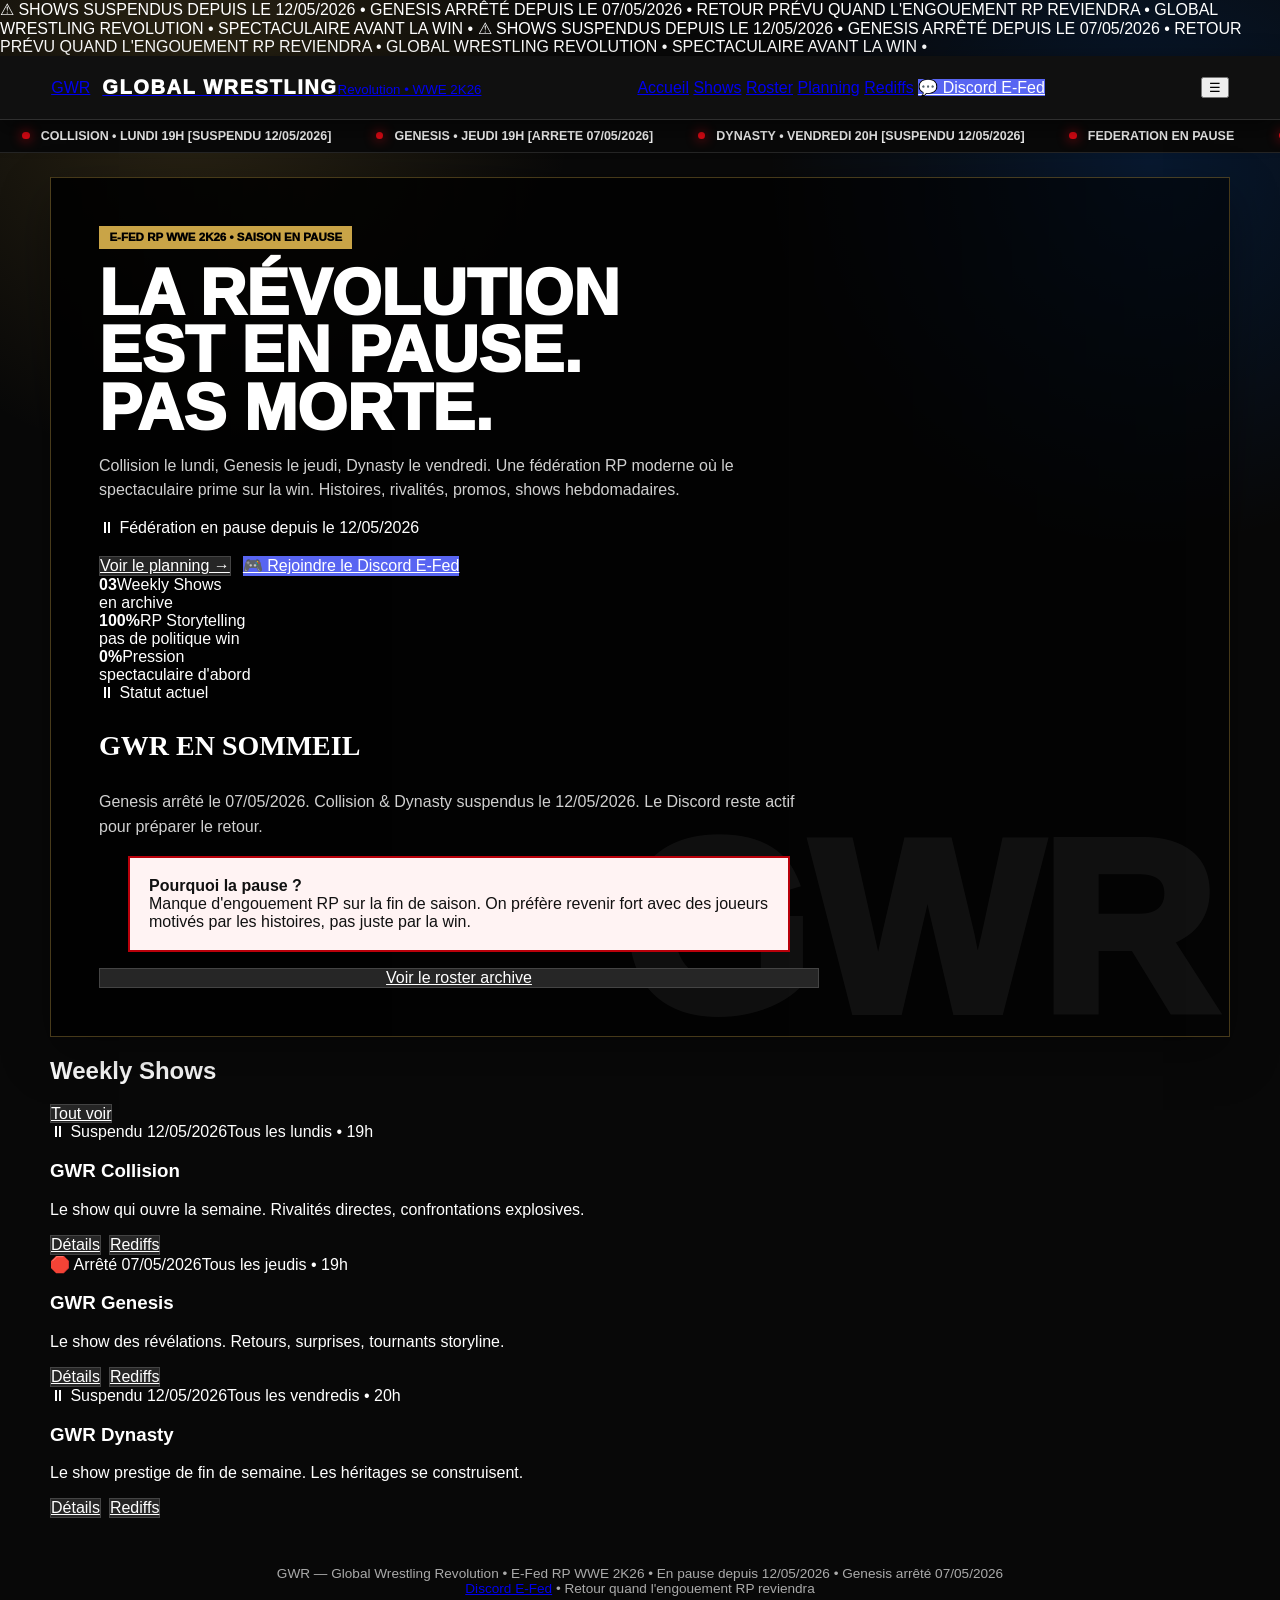
==== commit e7016eb2: "Update index.html" ====
--- a/index.html
+++ b/index.html
@@ -1,159 +1,90 @@
 <!doctype html>
 <html lang="fr">
 <head>
-<meta charset="utf-8">
-<meta name="viewport" content="width=device-width, initial-scale=1">
+<meta charset="utf-8"><meta name="viewport" content="width=device-width,initial-scale=1">
 <title>GWR — Global Wrestling Revolution | E-Fed RP WWE 2K26</title>
-<meta name="description" content="Global Wrestling Revolution - E-Fed RP WWE 2K26. Shows suspendus depuis 12/05/2026. Discord: discord.com/invite/2U9SatYNbg">
+<meta name="description" content="Global Wrestling Revolution - E-Fed RP WWE 2K26. Shows suspendus depuis 12/05/2026.">
 <link rel="stylesheet" href="css/style.css">
-<link rel="icon" type="image/png" href="img/logo-gwr.png">
+<link rel="icon" href="img/logo-gwr.png">
 </head>
 <body>
 
+<div class="ticker"><div class="ticker-track">
+<span>⚠ SHOWS SUSPENDUS DEPUIS LE 12/05/2026 • GENESIS ARRÊTÉ DEPUIS LE 07/05/2026 • RETOUR PRÉVU QUAND L'ENGOUEMENT RP REVIENDRA • GLOBAL WRESTLING REVOLUTION • SPECTACULAIRE AVANT LA WIN •</span>
+<span>⚠ SHOWS SUSPENDUS DEPUIS LE 12/05/2026 • GENESIS ARRÊTÉ DEPUIS LE 07/05/2026 • RETOUR PRÉVU QUAND L'ENGOUEMENT RP REVIENDRA • GLOBAL WRESTLING REVOLUTION • SPECTACULAIRE AVANT LA WIN •</span>
+</div></div>
+
+
 <nav>
-  <div class="brand">
-    <img src="img/logo-gwr.png" alt="GWR Logo">
-    <strong>GWR</strong>
+  <a class="brand" href="index.html">
+    <div class="brand-mark"><span>GWR</span></div>
+    <div class="brand-text"><strong>GLOBAL WRESTLING</strong><small>Revolution • WWE 2K26</small></div>
+  </a>
+  <div class="nav-links" id="navLinks">
+    <a href="index.html">Accueil</a>
+    <a href="shows.html">Shows</a>
+    <a href="roster.html">Roster</a>
+    <a href="planning.html">Planning</a>
+    <a href="rediffs.html">Rediffs</a>
+    <a href="https://discord.com/invite/2U9SatYNbg" target="_blank" class="btn-discord">💬 Discord E-Fed</a>
   </div>
-  <div class="links">
-    <a href="#accueil" class="active">Accueil</a>
-    <a href="#shows">Shows</a>
-    <a href="#planning">Planning</a>
-    <a href="#rediffs">Rediffs</a>
-    <a href="https://discord.com/invite/2U9SatYNbg" target="_blank" class="btn btn-discord">Discord E-Fed</a>
-  </div>
+  <button class="burger" id="burger">☰</button>
 </nav>
 
-<div class="suspend-banner">⚠️ SHOWS SUSPENDUS DEPUIS LE 12/05/2026 • GENESIS ARRÊTÉ DEPUIS LE 07/05/2026 • RETOUR PRÉVU QUAND L'ENGOUEMENT RP REVIENDRA</div>
-
 <main class="container">
-
-<section id="accueil" class="hero">
-  <span class="eyebrow">GLOBAL WRESTLING REVOLUTION • E-FED RP WWE 2K26</span>
-  <img class="main-logo" src="img/logo-gwr.png" alt="GWR Global Wrestling Revolution">
-  <h1>Global Wrestling<br>Revolution</h1>
-  <p>Collision le lundi, Genesis le jeudi, Dynasty le vendredi. Une fédération RP moderne où le spectaculaire prime sur la win. Histoires, rivalités, promos, shows hebdomadaires.</p>
-  <div class="badge-pause">⏸️ Fédération en pause depuis le 12/05/2026</div>
-  <div class="actions">
-    <a href="#planning" class="btn btn-dark">Voir le planning</a>
-    <a href="#rediffs" class="btn btn-dark">Voir les rediffs</a>
-    <a href="https://discord.com/invite/2U9SatYNbg" target="_blank" class="btn btn-discord">🎮 Rejoindre le Discord E-Fed</a>
-  </div>
-</section>
-
-<section id="shows" class="shows-section">
-  <div class="shows-banner">
+  <div class="hero">
     <div>
-      <img src="img/logo-gwr.png" alt="GWR">
-      <h2>Weekly Shows</h2>
+      <div class="eyebrow">E-Fed RP WWE 2K26 • Saison en pause</div>
+      <h1 class="h1">LA <span class="outline">RÉVOLUTION</span><br>EST EN PAUSE.<br>PAS MORTE.</h1>
+      <p>Collision le lundi, Genesis le jeudi, Dynasty le vendredi. Une fédération RP moderne où le spectaculaire prime sur la win. Histoires, rivalités, promos, shows hebdomadaires.</p>
+      <div class="badge">⏸ Fédération en pause depuis le 12/05/2026</div>
+      <div class="actions">
+        <a href="planning.html" class="btn-dark">Voir le planning →</a>
+        <a href="https://discord.com/invite/2U9SatYNbg" target="_blank" class="btn-discord">🎮 Rejoindre le Discord E-Fed</a>
+      </div>
+      <div class="stats">
+        <div class="stat"><b>03</b><span>Weekly Shows<br>en archive</span></div>
+        <div class="stat"><b>100%</b><span>RP Storytelling<br>pas de politique win</span></div>
+        <div class="stat"><b>0%</b><span>Pression<br>spectaculaire d'abord</span></div>
+      </div>
+    </div>
+    <div>
+      <div class="card"><div class="card-top gold"></div><div class="card-body">
+        <span class="pill susp">⏸ Statut actuel</span>
+        <h3 style="font-family:Anton;font-size:28px;text-transform:uppercase">GWR en sommeil</h3>
+        <p class="muted" style="margin:10px 0">Genesis arrêté le 07/05/2026. Collision & Dynasty suspendus le 12/05/2026. Le Discord reste actif pour préparer le retour.</p>
+        <div class="suspend-box">
+          <strong style="color:var(--gold)">Pourquoi la pause ?</strong><br>
+          Manque d'engouement RP sur la fin de saison. On préfère revenir fort avec des joueurs motivés par les histoires, pas juste par la win.
+        </div>
+        <a href="roster.html" class="btn-dark" style="display:block;text-align:center;margin-top:12px">Voir le roster archive</a>
+      </div></div>
     </div>
   </div>
-  <div class="shows-content">
-    <p class="shows-category"><span>GWR:</span> Shows - EN PAUSE DEPUIS 12/05/2026</p>
-    <div class="wwe-show-list">
-      <article class="wwe-show-item suspended">
-        <div class="show-poster"><img src="img/gwr-collision.png" alt="Collision"></div>
-        <div class="show-info red">
-          <span class="pill-suspend">⏸️ SUSPENDU 12/05/2026</span>
-          <span class="show-day">Tous les lundis • 19h</span>
-          <h3>GWR Collision</h3>
-          <p>Le show qui ouvre la semaine. Rivalités directes, confrontations explosives et premiers impacts.</p>
-          <a href="#rediffs" class="btn btn-dark">Voir les rediffs</a>
-        </div>
-      </article>
-      <article class="wwe-show-item suspended">
-        <div class="show-poster"><img src="img/gwr-genesis.png" alt="Genesis"></div>
-        <div class="show-info purple">
-          <span class="pill-suspend">🛑 ARRÊTÉ DEPUIS 07/05/2026</span>
-          <span class="show-day">Tous les jeudis • 19h</span>
-          <h3>GWR Genesis</h3>
-          <p>Le show des révélations. Retours, surprises, nouvelles directions et tournants storyline.</p>
-          <a href="#rediffs" class="btn btn-dark">Voir les rediffs</a>
-        </div>
-      </article>
-      <article class="wwe-show-item suspended">
-        <div class="show-poster"><img src="img/gwr-dynasty.png" alt="Dynasty"></div>
-        <div class="show-info blue">
-          <span class="pill-suspend">⏸️ SUSPENDU 12/05/2026</span>
-          <span class="show-day">Tous les vendredis • 20h</span>
-          <h3>GWR Dynasty</h3>
-          <p>Le show prestige de fin de semaine. Les rivalités montent, les héritages se construisent.</p>
-          <a href="#rediffs" class="btn btn-dark">Voir les rediffs</a>
-        </div>
-      </article>
-    </div>
+
+  <div class="section-head"><h2 class="h2">Weekly Shows</h2><a href="shows.html" class="btn-dark">Tout voir</a></div>
+  <div class="grid3">
+    <article class="card"><div class="card-top red"></div><div class="card-body">
+      <span class="pill susp">⏸ Suspendu 12/05/2026</span><span class="day">Tous les lundis • 19h</span>
+      <h3>GWR Collision</h3><p>Le show qui ouvre la semaine. Rivalités directes, confrontations explosives.</p>
+      <div style="margin-top:12px;display:flex;gap:8px"><a href="shows.html" class="btn-dark">Détails</a><a href="rediffs.html" class="btn-dark">Rediffs</a></div>
+    </div></article>
+    <article class="card"><div class="card-top purple"></div><div class="card-body">
+      <span class="pill stop">🛑 Arrêté 07/05/2026</span><span class="day">Tous les jeudis • 19h</span>
+      <h3>GWR Genesis</h3><p>Le show des révélations. Retours, surprises, tournants storyline.</p>
+      <div style="margin-top:12px;display:flex;gap:8px"><a href="shows.html" class="btn-dark">Détails</a><a href="rediffs.html" class="btn-dark">Rediffs</a></div>
+    </div></article>
+    <article class="card"><div class="card-top blue"></div><div class="card-body">
+      <span class="pill susp">⏸ Suspendu 12/05/2026</span><span class="day">Tous les vendredis • 20h</span>
+      <h3>GWR Dynasty</h3><p>Le show prestige de fin de semaine. Les héritages se construisent.</p>
+      <div style="margin-top:12px;display:flex;gap:8px"><a href="shows.html" class="btn-dark">Détails</a><a href="rediffs.html" class="btn-dark">Rediffs</a></div>
+    </div></article>
   </div>
-</section>
-
-<section id="planning" class="planning-tv">
-  <div class="planning-hero">
-    <div>
-      <span class="eyebrow">GWR Weekly Schedule • EN PAUSE</span>
-      <h2>Planning</h2>
-      <p>Fédération en pause depuis le 12/05/2026 - Genesis arrêté depuis 07/05/2026</p>
-    </div>
-  </div>
-  <div id="suspend-detail" class="suspend-box"></div>
-  <div class="schedule-columns">
-    <article>
-      <h3>Shows suspendus</h3>
-      <div class="show-mini-card"><img src="img/gwr-collision.png" alt=""><div><strong>Collision</strong><br><small>Lundi 19h • Suspendu 12/05/2026</small></div></div>
-      <div class="show-mini-card"><img src="img/gwr-genesis.png" alt=""><div><strong>Genesis</strong><br><small>Jeudi 19h • Arrêté 07/05/2026</small></div></div>
-      <div class="show-mini-card"><img src="img/gwr-dynasty.png" alt=""><div><strong>Dynasty</strong><br><small>Vendredi 20h • Suspendu 12/05/2026</small></div></div>
-    </article>
-    <article>
-      <h3>Retour futur</h3>
-      <p>La GWR reprendra quand des joueurs motivés voudront créer des histoires, des rivalités et faire le show avant de faire de la win. Spectaculaire d'abord.</p>
-      <p><strong>Tu veux faire partie du retour ?</strong></p>
-      <a href="https://discord.com/invite/2U9SatYNbg" target="_blank" class="btn btn-discord">Rejoindre le Discord E-Fed</a>
-    </article>
-  </div>
-</section>
-
-<section id="rediffs" class="container" style="background:#fff; color:#111; padding:1.5rem; margin-top:1.5rem; box-shadow:0 18px 50px rgba(0,0,0,.35);">
-  <h2 style="color:#111; font-size:2.2rem; font-weight:1000; text-transform:uppercase;">Rediffusions YouTube</h2>
-  <p style="color:#333;">Les épisodes sont affichés via les playlists officielles. Ordre chronologique selon l'ordre des playlists.</p>
-  <div class="tabs">
-    <button class="tab-button active" data-tab="collision">Collision</button>
-    <button class="tab-button" data-tab="genesis">Genesis</button>
-    <button class="tab-button" data-tab="dynasty">Dynasty</button>
-  </div>
-  <article id="collision" class="tab-panel active">
-    <img class="replay-logo" src="img/gwr-collision.png" alt="Collision">
-    <h3 style="color:#111;">GWR Collision</h3>
-    <p style="color:#333;">Show du lundi en rediffusion • Suspendu depuis 12/05/2026</p>
-    <div class="video"><iframe src="https://www.youtube.com/embed/videoseries?list=PLcqppahImqvWhzsnvjM9No3qA3b8Iokal" allowfullscreen></iframe></div>
-    <a href="https://www.youtube.com/playlist?list=PLcqppahImqvWhzsnvjM9No3qA3b8Iokal" target="_blank" class="btn btn-red">Ouvrir sur YouTube</a>
-  </article>
-  <article id="genesis" class="tab-panel">
-    <img class="replay-logo" src="img/gwr-genesis.png" alt="Genesis">
-    <h3 style="color:#111;">GWR Genesis</h3>
-    <p style="color:#333;">Show du jeudi • Arrêté depuis 07/05/2026</p>
-    <div class="video"><iframe src="https://www.youtube.com/embed/videoseries?list=PLcqppahImqvUmvSQ3NSG5izOY7VnWeU1X" allowfullscreen></iframe></div>
-    <a href="https://www.youtube.com/playlist?list=PLcqppahImqvUmvSQ3NSG5izOY7VnWeU1X" target="_blank" class="btn btn-red">Ouvrir sur YouTube</a>
-  </article>
-  <article id="dynasty" class="tab-panel">
-    <img class="replay-logo" src="img/gwr-dynasty.png" alt="Dynasty">
-    <h3 style="color:#111;">GWR Dynasty</h3>
-    <p style="color:#333;">Show du vendredi • Suspendu depuis 12/05/2026</p>
-    <div class="video"><iframe src="https://www.youtube.com/embed/videoseries?list=PLcqppahImqvWwlIveZxeVb_uVkN9lliEC" allowfullscreen></iframe></div>
-    <a href="https://www.youtube.com/playlist?list=PLcqppahImqvWwlIveZxeVb_uVkN9lliEC" target="_blank" class="btn btn-red">Ouvrir sur YouTube</a>
-  </article>
-</section>
-
-<section class="cta-discord">
-  <img src="img/logo-gwr.png" alt="GWR" style="height:70px; margin-bottom:1rem;">
-  <h2>Rejoins la Révolution</h2>
-  <p>Discord officiel E-Fed GWR - RP, annonces, création de rivalités spectaculaires. On prépare le retour ensemble : histoires avant la win.</p>
-  <a href="https://discord.com/invite/2U9SatYNbg" target="_blank" class="btn btn-discord" style="padding:1rem 1.8rem; font-size:1rem;">💬 REJOINDRE LE DISCORD E-FED</a>
-  <p style="margin-top:.8rem; font-size:.8rem; color:#777;">Shows suspendus depuis 12/05/2026 • Genesis arrêté 07/05/2026 • Retour quand l'engouement RP reviendra</p>
-</section>
-
 </main>
 
 <footer>
-  <small>GWR - Global Wrestling Revolution • E-Fed RP WWE 2K26 • En pause depuis 12/05/2026<br>
-  <a href="https://discord.com/invite/2U9SatYNbg" target="_blank" style="color:#c9a447;">Discord E-Fed</a> • Shows suspendus • Genesis arrêté 07/05/2026 • Retour futur</small>
+  <div>GWR — Global Wrestling Revolution • E-Fed RP WWE 2K26 • En pause depuis 12/05/2026 • Genesis arrêté 07/05/2026</div>
+  <div><a href="https://discord.com/invite/2U9SatYNbg" target="_blank">Discord E-Fed</a> • Retour quand l'engouement RP reviendra</div>
 </footer>
 
 <script src="js/script.js"></script>
--- a/css/style.css
+++ b/css/style.css
@@ -0,0 +1,131 @@
+:root {
+  --gwr-red: #e50914;
+  --gwr-blue: #006dff;
+  --gwr-purple: #5030a8;
+  --gwr-gold: #c9a447;
+  --gwr-black: #050505;
+  --gwr-dark: #101010;
+  --gwr-panel: #151515;
+  --gwr-white: #ffffff;
+  --gwr-muted: #b8b8b8;
+  --gwr-border: rgba(255,255,255,0.14);
+  --gwr-shadow: 0 18px 45px rgba(0,0,0,0.35);
+  --gwr-discord: #5865F2;
+}
+* { box-sizing: border-box; }
+html { scroll-behavior: smooth; }
+body {
+  margin: 0; color: #fff;
+  background: radial-gradient(circle at 15% 5%, rgba(201,164,71,0.18), transparent 24rem), radial-gradient(circle at 90% 10%, rgba(0,109,255,0.16), transparent 24rem), #080808;
+  font-family: Arial, Helvetica, sans-serif; overflow-x: hidden;
+}
+nav {
+  position: sticky; top: 0; z-index: 100;
+  min-height: 64px; padding: 0 4vw;
+  background: #101010; border-bottom: 1px solid #2f2f2f;
+  display: flex; align-items: center; justify-content: space-between;
+  box-shadow: 0 8px 26px rgba(0,0,0,.55);
+}
+nav .brand { display: flex; align-items: center; gap: 12px; }
+nav .brand img { height: 38px; width: auto; object-fit: contain; }
+nav .brand strong { color: #fff; font-size: 1.25rem; font-weight: 1000; letter-spacing: .08em; text-transform: uppercase; }
+nav .links { display: flex; gap: 1.2rem; align-items: center; }
+nav .links a { color: #d9d9d9; font-size: .8rem; font-weight: 900; text-transform: uppercase; text-decoration: none; letter-spacing: .06em; }
+nav .links a:hover { color: #fff; }
+nav .links a.active { color: #fff !important; border-bottom: 3px solid var(--gwr-red); padding-bottom: .25rem; }
+.btn { border: 0; border-radius: 0; padding: .6rem 1rem; font-weight: 900; text-transform: uppercase; letter-spacing: .06em; cursor: pointer; text-decoration: none; display: inline-flex; align-items: center; gap: .4rem; }
+.btn-red { background: var(--gwr-red); color: #fff; }
+.btn-red:hover { background: #b9000a; }
+.btn-discord { background: var(--gwr-discord); color: #fff; }
+.btn-discord:hover { background: #4752c4; }
+.btn-dark { background: #262626; border: 1px solid #444; color: #fff; }
+
+/* Suspension banner */
+.suspend-banner {
+  width: 100%; background: #b9000a; color: #fff;
+  padding: .6rem 1rem; text-align: center;
+  font-weight: 1000; font-size: .85rem; letter-spacing: .06em; text-transform: uppercase;
+  border-bottom: 2px solid #ff2a2a;
+}
+
+/* Ticker */
+.gwr-ticker { width: 100%; overflow: hidden; background: #090909; border-bottom: 1px solid #252525; }
+.gwr-ticker-track { display: flex; width: max-content; animation: gwrTicker 28s linear infinite; }
+.gwr-ticker span { display: inline-flex; align-items: center; padding: .55rem 1.4rem; color: #fff; font-size: .78rem; font-weight: 900; text-transform: uppercase; white-space: nowrap; }
+.gwr-ticker span::before { content: ""; width: .45rem; height: .45rem; margin-right: .7rem; background: var(--gwr-red); border-radius: 50%; box-shadow: 0 0 12px var(--gwr-red); }
+@keyframes gwrTicker { from { transform: translateX(0); } to { transform: translateX(-50%); } }
+
+/* Main */
+.container { width: min(1180px, 94vw); margin: 0 auto; padding: 1.5rem 0; }
+.hero {
+  position: relative; overflow: hidden; min-height: 480px;
+  padding: clamp(1.5rem, 4vw, 3rem);
+  border: 1px solid rgba(201,164,71,.34);
+  background: linear-gradient(90deg, rgba(0,0,0,.92), rgba(0,0,0,.55)), url("https://images.unsplash.com/photo-1540039155733-5bb30b53aa14?auto=format&fit=crop&w=1800&q=85") center/cover;
+  box-shadow: var(--gwr-shadow);
+}
+.hero::before { content: "GWR"; position: absolute; right: 1rem; bottom: -2.2rem; color: rgba(255,255,255,.055); font-size: clamp(7rem, 19vw, 16rem); font-weight: 1000; pointer-events: none; }
+.hero > * { position: relative; z-index: 2; max-width: 720px; }
+.hero .eyebrow { display: inline-block; margin-bottom: .7rem; padding: .35rem .65rem; background: var(--gwr-gold); color: #000; font-size: .72rem; font-weight: 1000; text-transform: uppercase; }
+.hero h1 { font-size: clamp(2.2rem, 5vw, 4.2rem); line-height: .9; font-weight: 1000; text-transform: uppercase; margin: .3rem 0; }
+.hero p { color: #d0d0d0; font-size: 1rem; line-height: 1.55; }
+.main-logo { width: min(320px, 80vw); max-height: 190px; object-fit: contain; margin: 1rem 0; filter: drop-shadow(0 0 22px rgba(255,255,255,.18)); }
+.actions { display: flex; flex-wrap: wrap; gap: .75rem; margin-top: 1.2rem; }
+.badge-pause { display: inline-flex; padding: .4rem .7rem; background: #b9000a; color: #fff; font-weight: 1000; font-size: .75rem; text-transform: uppercase; margin-top: .8rem; }
+
+/* Shows WWE style */
+.shows-section { background: #fff; color: #111; padding: 0 0 1.5rem; box-shadow: 0 18px 50px rgba(0,0,0,.35); margin-top: 1.5rem; }
+.shows-banner { min-height: 190px; display: grid; place-items: center; text-align: center; background: linear-gradient(rgba(0,0,0,.45), rgba(0,0,0,.75)), url("https://images.unsplash.com/photo-1540039155733-5bb30b53aa14?auto=format&fit=crop&w=1800&q=85") center/cover; }
+.shows-banner img { width: min(180px, 45vw); max-height: 120px; object-fit: contain; filter: drop-shadow(0 0 18px rgba(255,255,255,.28)); }
+.shows-banner h2 { margin: .35rem 0 0; color: #fff; font-size: clamp(2rem, 5vw, 3.4rem); font-weight: 1000; text-transform: uppercase; }
+.shows-content { width: min(860px, 92%); margin: 0 auto; padding-top: 1rem; }
+.shows-category { margin: 0 0 1rem; padding-top: .7rem; border-top: 2px solid var(--gwr-red); font-size: .95rem; font-weight: 900; }
+.wwe-show-list { display: grid; gap: .9rem; }
+.wwe-show-item { display: grid; grid-template-columns: 1.35fr .9fr; min-height: 250px; background: #111; overflow: hidden; border: 1px solid #ddd; box-shadow: 0 8px 20px rgba(0,0,0,.12); position: relative; }
+.wwe-show-item.suspended { opacity: .92; }
+.wwe-show-item.suspended::after { content: "SUSPENDU"; position: absolute; top: 12px; right: 12px; background: #b9000a; color: #fff; padding: .3rem .6rem; font-weight: 1000; font-size: .7rem; }
+.show-poster { display: grid; place-items: center; padding: 1rem; background: linear-gradient(135deg, rgba(0,0,0,.2), rgba(0,0,0,.75)), url("https://images.unsplash.com/photo-1501386761578-eac5c94b800a?auto=format&fit=crop&w=1200&q=85") center/cover; }
+.show-poster img { width: min(350px, 90%); max-height: 150px; object-fit: contain; filter: drop-shadow(0 0 24px rgba(0,0,0,.8)); }
+.show-info { padding: 1.2rem; color: #fff; display: flex; flex-direction: column; justify-content: center; }
+.show-info.red { background: var(--gwr-red); }
+.show-info.blue { background: var(--gwr-blue); }
+.show-info.purple { background: var(--gwr-purple); }
+.show-info h3 { color: #fff; margin-bottom: .55rem; font-size: clamp(1.5rem, 3vw, 2.1rem); line-height: .95; font-weight: 1000; text-transform: uppercase; }
+.show-info p { color: #fff; margin-bottom: 1rem; font-size: .9rem; }
+.show-day { display: inline-block; width: max-content; margin-bottom: .6rem; padding-bottom: .2rem; border-bottom: 3px solid #fff; font-size: .75rem; font-weight: 1000; text-transform: uppercase; }
+.pill-suspend { display: inline-block; background: rgba(0,0,0,.35); padding: .25rem .5rem; font-size: .65rem; font-weight: 1000; margin-bottom: .5rem; }
+
+/* Planning */
+.planning-tv { background: #fff; color: #111; box-shadow: 0 18px 50px rgba(0,0,0,.35); margin-top: 1.5rem; padding-bottom: 1.5rem; }
+.planning-hero { min-height: 200px; display: flex; align-items: center; padding: 1.5rem; background: linear-gradient(90deg, rgba(0,0,0,.86), rgba(0,0,0,.42)), url("https://images.unsplash.com/photo-1540039155733-5bb30b53aa14?auto=format&fit=crop&w=1800&q=85") center/cover; }
+.planning-hero h2, .planning-hero p { color: #fff; }
+.eyebrow { display: inline-block; margin-bottom: .65rem; padding: .32rem .65rem; background: var(--gwr-red); color: #fff; font-size: .72rem; font-weight: 1000; text-transform: uppercase; }
+.suspend-box { width: min(980px, 92%); margin: 1rem auto; padding: 1.2rem; background: #fff3f3; border: 2px solid #b9000a; color: #111; }
+.suspend-box h3 { color: #b9000a; margin-top: 0; }
+.schedule-columns { display: grid; grid-template-columns: 1fr 1fr; gap: 1rem; width: min(980px, 92%); margin: 1rem auto; }
+.schedule-columns article { padding: 1rem; background: #f7f7f7; border: 1px solid #ddd; }
+.show-mini-card { display: grid; grid-template-columns: 110px 1fr; gap: .75rem; align-items: center; padding: .75rem; background: #111; color: #fff; margin-bottom: .6rem; }
+.show-mini-card img { width: 100%; max-height: 65px; object-fit: contain; }
+
+/* Rediffs */
+.tabs { display: flex; flex-wrap: wrap; gap: .55rem; justify-content: center; margin: 1.3rem 0; }
+.tab-button { padding: .6rem 1.1rem; background: #222; border: 1px solid #444; color: #fff; font-weight: 900; text-transform: uppercase; cursor: pointer; }
+.tab-button.active { background: var(--gwr-red); border-color: var(--gwr-red); }
+.tab-panel { display: none; padding: 1rem; background: #151515; border: 1px solid #2d2d2d; }
+.tab-panel.active { display: block; }
+.video { position: relative; width: 100%; aspect-ratio: 16/9; margin: .85rem 0 1rem; overflow: hidden; border: 1px solid #333; background: #000; }
+.video iframe { position: absolute; inset: 0; width: 100%; height: 100%; border: 0; }
+.replay-logo { display: block; width: 100%; height: 110px; object-fit: contain; margin-bottom: .8rem; }
+
+/* CTA Discord */
+.cta-discord { margin-top: 1.5rem; padding: 2rem; background: linear-gradient(135deg, #151515, #101010); border: 1px solid #2a2a2a; text-align: center; }
+.cta-discord h2 { font-size: clamp(1.8rem, 4vw, 2.8rem); margin-bottom: .5rem; }
+.cta-discord p { color: #b8b8b8; max-width: 600px; margin: 0 auto 1.2rem; }
+
+footer { padding: 1.5rem 0 2rem; text-align: center; color: #aaa; font-size: .85rem; }
+
+@media (max-width: 900px) {
+  .wwe-show-item { grid-template-columns: 1fr; }
+  .schedule-columns { grid-template-columns: 1fr; }
+  nav .links { flex-wrap: wrap; gap: .6rem; }
+}
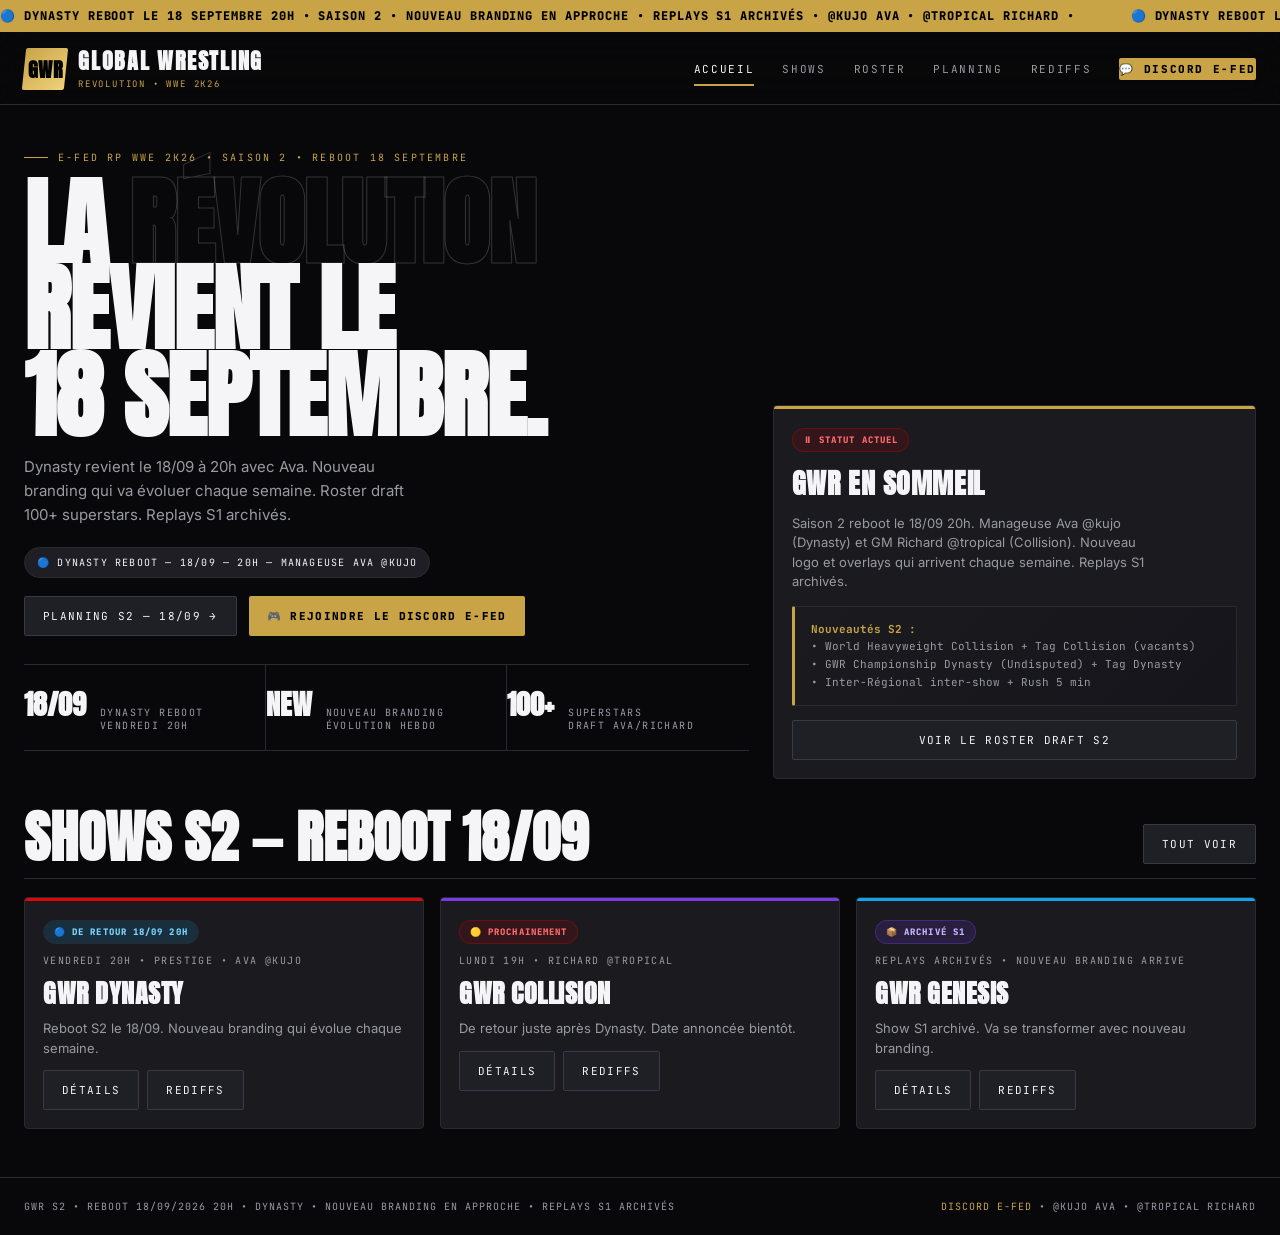
==== commit dd12f85a: "Update index.html" ====
--- a/index.html
+++ b/index.html
@@ -10,8 +10,8 @@
 <body>
 
 <div class="ticker"><div class="ticker-track">
-<span>⚠ SHOWS SUSPENDUS DEPUIS LE 12/05/2026 • GENESIS ARRÊTÉ DEPUIS LE 07/05/2026 • RETOUR PRÉVU QUAND L'ENGOUEMENT RP REVIENDRA • GLOBAL WRESTLING REVOLUTION • SPECTACULAIRE AVANT LA WIN •</span>
-<span>⚠ SHOWS SUSPENDUS DEPUIS LE 12/05/2026 • GENESIS ARRÊTÉ DEPUIS LE 07/05/2026 • RETOUR PRÉVU QUAND L'ENGOUEMENT RP REVIENDRA • GLOBAL WRESTLING REVOLUTION • SPECTACULAIRE AVANT LA WIN •</span>
+<span>🔵 DYNASTY REBOOT LE 18 SEPTEMBRE 20H • SAISON 2 • NOUVEAU BRANDING EN APPROCHE • REPLAYS S1 ARCHIVÉS • @kujo AVA • @tropical RICHARD •</span>
+<span>🔵 DYNASTY REBOOT LE 18 SEPTEMBRE 20H • SAISON 2 • NOUVEAU BRANDING EN APPROCHE • REPLAYS S1 ARCHIVÉS • @kujo AVA • @tropical RICHARD •</span>
 </div></div>
 
 
@@ -34,57 +34,57 @@
 <main class="container">
   <div class="hero">
     <div>
-      <div class="eyebrow">E-Fed RP WWE 2K26 • Saison en pause</div>
-      <h1 class="h1">LA <span class="outline">RÉVOLUTION</span><br>EST EN PAUSE.<br>PAS MORTE.</h1>
-      <p>Collision le lundi, Genesis le jeudi, Dynasty le vendredi. Une fédération RP moderne où le spectaculaire prime sur la win. Histoires, rivalités, promos, shows hebdomadaires.</p>
-      <div class="badge">⏸ Fédération en pause depuis le 12/05/2026</div>
+      <div class="eyebrow">E-Fed RP WWE 2K26 • Saison 2 • Reboot 18 Septembre</div>
+      <h1 class="h1">LA <span class="outline">RÉVOLUTION</span><br>REVIENT LE<br>18 SEPTEMBRE.</h1>
+      <p>Dynasty revient le 18/09 à 20h avec Ava. Nouveau branding qui va évoluer chaque semaine. Roster draft 100+ superstars. Replays S1 archivés.</p>
+      <div class="badge">🔵 DYNASTY REBOOT — 18/09 — 20H — Manageuse Ava @kujo</div>
       <div class="actions">
-        <a href="planning.html" class="btn-dark">Voir le planning →</a>
+        <a href="planning.html" class="btn-dark">Planning S2 — 18/09 →</a>
         <a href="https://discord.com/invite/2U9SatYNbg" target="_blank" class="btn-discord">🎮 Rejoindre le Discord E-Fed</a>
       </div>
       <div class="stats">
-        <div class="stat"><b>03</b><span>Weekly Shows<br>en archive</span></div>
-        <div class="stat"><b>100%</b><span>RP Storytelling<br>pas de politique win</span></div>
-        <div class="stat"><b>0%</b><span>Pression<br>spectaculaire d'abord</span></div>
+        <div class="stat"><b>18/09</b><span>Dynasty Reboot<br>Vendredi 20h</span></div>
+        <div class="stat"><b>NEW</b><span>Nouveau Branding<br>évolution hebdo</span></div>
+        <div class="stat"><b>100+</b><span>Superstars<br>Draft Ava/Richard</span></div>
       </div>
     </div>
     <div>
       <div class="card"><div class="card-top gold"></div><div class="card-body">
         <span class="pill susp">⏸ Statut actuel</span>
         <h3 style="font-family:Anton;font-size:28px;text-transform:uppercase">GWR en sommeil</h3>
-        <p class="muted" style="margin:10px 0">Genesis arrêté le 07/05/2026. Collision & Dynasty suspendus le 12/05/2026. Le Discord reste actif pour préparer le retour.</p>
+        <p class="muted" style="margin:10px 0">Saison 2 reboot le 18/09 20h. Manageuse Ava @kujo (Dynasty) et GM Richard @tropical (Collision). Nouveau logo et overlays qui arrivent chaque semaine. Replays S1 archivés.</p>
         <div class="suspend-box">
-          <strong style="color:var(--gold)">Pourquoi la pause ?</strong><br>
-          Manque d'engouement RP sur la fin de saison. On préfère revenir fort avec des joueurs motivés par les histoires, pas juste par la win.
+          <strong style="color:var(--gold)">Nouveautés S2 :</strong><br>
+          • World Heavyweight Collision + Tag Collision (vacants)<br>• GWR Championship Dynasty (Undisputed) + Tag Dynasty<br>• Inter-Régional inter-show + Rush 5 min
         </div>
-        <a href="roster.html" class="btn-dark" style="display:block;text-align:center;margin-top:12px">Voir le roster archive</a>
+        <a href="roster.html" class="btn-dark" style="display:block;text-align:center;margin-top:12px">Voir le roster draft S2</a>
       </div></div>
     </div>
   </div>
 
-  <div class="section-head"><h2 class="h2">Weekly Shows</h2><a href="shows.html" class="btn-dark">Tout voir</a></div>
+  <div class="section-head"><h2 class="h2">Shows S2 — Reboot 18/09</h2><a href="shows.html" class="btn-dark">Tout voir</a></div>
   <div class="grid3">
     <article class="card"><div class="card-top red"></div><div class="card-body">
-      <span class="pill susp">⏸ Suspendu 12/05/2026</span><span class="day">Tous les lundis • 19h</span>
-      <h3>GWR Collision</h3><p>Le show qui ouvre la semaine. Rivalités directes, confrontations explosives.</p>
+      <span class="pill" style="background:rgba(14,165,233,.15);color:#7dd3fc">🔵 DE RETOUR 18/09 20H</span><span class="day">Vendredi 20h • Prestige • Ava @kujo</span>
+      <h3>GWR Dynasty</h3><p>Reboot S2 le 18/09. Nouveau branding qui évolue chaque semaine.</p>
       <div style="margin-top:12px;display:flex;gap:8px"><a href="shows.html" class="btn-dark">Détails</a><a href="rediffs.html" class="btn-dark">Rediffs</a></div>
     </div></article>
     <article class="card"><div class="card-top purple"></div><div class="card-body">
-      <span class="pill stop">🛑 Arrêté 07/05/2026</span><span class="day">Tous les jeudis • 19h</span>
-      <h3>GWR Genesis</h3><p>Le show des révélations. Retours, surprises, tournants storyline.</p>
+      <span class="pill susp">🟡 PROCHAINEMENT</span><span class="day">Lundi 19h • Richard @tropical</span>
+      <h3>GWR Collision</h3><p>De retour juste après Dynasty. Date annoncée bientôt.</p>
       <div style="margin-top:12px;display:flex;gap:8px"><a href="shows.html" class="btn-dark">Détails</a><a href="rediffs.html" class="btn-dark">Rediffs</a></div>
     </div></article>
     <article class="card"><div class="card-top blue"></div><div class="card-body">
-      <span class="pill susp">⏸ Suspendu 12/05/2026</span><span class="day">Tous les vendredis • 20h</span>
-      <h3>GWR Dynasty</h3><p>Le show prestige de fin de semaine. Les héritages se construisent.</p>
+      <span class="pill stop">📦 ARCHIVÉ S1</span><span class="day">Replays archivés • Nouveau branding arrive</span>
+      <h3>GWR Genesis</h3><p>Show S1 archivé. Va se transformer avec nouveau branding.</p>
       <div style="margin-top:12px;display:flex;gap:8px"><a href="shows.html" class="btn-dark">Détails</a><a href="rediffs.html" class="btn-dark">Rediffs</a></div>
     </div></article>
   </div>
 </main>
 
 <footer>
-  <div>GWR — Global Wrestling Revolution • E-Fed RP WWE 2K26 • En pause depuis 12/05/2026 • Genesis arrêté 07/05/2026</div>
-  <div><a href="https://discord.com/invite/2U9SatYNbg" target="_blank">Discord E-Fed</a> • Retour quand l'engouement RP reviendra</div>
+  <div>GWR S2 • Reboot 18/09/2026 20h • Dynasty • Nouveau branding en approche • Replays S1 archivés</div>
+  <div><a href="https://discord.com/invite/2U9SatYNbg" target="_blank">Discord E-Fed</a> • @kujo Ava • @tropical Richard</div>
 </footer>
 
 <script src="js/script.js"></script>
--- a/css/style.css
+++ b/css/style.css
@@ -1,131 +1,125 @@
-:root {
-  --gwr-red: #e50914;
-  --gwr-blue: #006dff;
-  --gwr-purple: #5030a8;
-  --gwr-gold: #c9a447;
-  --gwr-black: #050505;
-  --gwr-dark: #101010;
-  --gwr-panel: #151515;
-  --gwr-white: #ffffff;
-  --gwr-muted: #b8b8b8;
-  --gwr-border: rgba(255,255,255,0.14);
-  --gwr-shadow: 0 18px 45px rgba(0,0,0,0.35);
-  --gwr-discord: #5865F2;
+
+@import url('https://fonts.googleapis.com/css2?family=Anton&family=Inter:wght@400;600;800;900&family=JetBrains+Mono:wght@600&display=swap');
+
+:root{
+  --bg:#08080a;
+  --surface:#121216;
+  --card:#1a1a1f;
+  --card2:#1f1f26;
+  --border:#2a2a32;
+  --border2:#3a3a44;
+  --text:#f5f5f7;
+  --muted:#9a9aa3;
+  --gold:#c9a447;
+  --gold-light:#f0d27a;
+  --red:#e10600;
+  --purple:#7c3aed;
+  --blue:#0ea5e9;
 }
-* { box-sizing: border-box; }
-html { scroll-behavior: smooth; }
-body {
-  margin: 0; color: #fff;
-  background: radial-gradient(circle at 15% 5%, rgba(201,164,71,0.18), transparent 24rem), radial-gradient(circle at 90% 10%, rgba(0,109,255,0.16), transparent 24rem), #080808;
-  font-family: Arial, Helvetica, sans-serif; overflow-x: hidden;
+*{margin:0;padding:0;box-sizing:border-box}
+body{background:var(--bg);color:var(--text);font-family:'Inter',system-ui,sans-serif;overflow-x:hidden;-webkit-font-smoothing:antialiased}
+a{color:inherit;text-decoration:none}
+img{display:block;max-width:100%}
+
+/* TICKER */
+.ticker{background:var(--gold);color:#000;white-space:nowrap;overflow:hidden;padding:8px 0;font-family:'JetBrains Mono',monospace;font-weight:800;font-size:12px;letter-spacing:.08em;text-transform:uppercase;position:sticky;top:0;z-index:100}
+.ticker-track{display:inline-block;animation:marq 30s linear infinite}
+.ticker-track span{margin-right:3rem}
+@keyframes marq{0%{transform:translateX(0)}100%{transform:translateX(-50%)}}
+
+/* NAV */
+nav{position:sticky;top:34px;z-index:99;background:rgba(8,8,10,.88);backdrop-filter:blur(18px);border-bottom:1px solid var(--border);display:flex;align-items:center;justify-content:space-between;padding:14px 24px}
+.brand{display:flex;align-items:center;gap:12px;font-family:'Anton',sans-serif;letter-spacing:.02em}
+.brand-mark{width:42px;height:42px;background:linear-gradient(135deg,var(--gold),var(--gold-light));color:#000;display:grid;place-items:center;font-weight:900;font-size:20px;border-radius:2px;transform:skew(-6deg)}
+.brand-mark span{transform:skew(6deg)}
+.brand-text{line-height:1}
+.brand-text strong{font-size:22px;display:block;letter-spacing:.08em}
+.brand-text small{font-family:'JetBrains Mono';font-size:9px;letter-spacing:.2em;color:var(--gold);text-transform:uppercase}
+.nav-links{display:flex;gap:28px;align-items:center}
+.nav-links a{font-family:'JetBrains Mono';font-size:11px;letter-spacing:.15em;text-transform:uppercase;color:var(--muted);position:relative;padding:4px 0;transition:.2s}
+.nav-links a:hover,.nav-links a.active{color:var(--text)}
+.nav-links a.active:after{content:'';position:absolute;bottom:-6px;left:0;width:100%;height:2px;background:var(--gold)}
+.btn-discord{background:var(--gold);color:#000!important;font-family:'JetBrains Mono';font-weight:800;font-size:11px;letter-spacing:.12em;text-transform:uppercase;padding:10px 18px;border-radius:2px;transition:.2s;display:inline-flex;align-items:center;gap:8px}
+.btn-discord:hover{background:var(--gold-light);transform:translateY(-1px)}
+.btn-dark{background:var(--card2);border:1px solid var(--border2);color:var(--text);padding:12px 18px;font-family:'JetBrains Mono';font-size:11px;letter-spacing:.12em;text-transform:uppercase;border-radius:2px}
+.btn-dark:hover{border-color:var(--text)}
+.btn-red{background:var(--red);color:#fff;padding:12px 18px;font-family:'JetBrains Mono';font-size:11px;letter-spacing:.12em;text-transform:uppercase;border-radius:2px}
+.burger{display:none;background:var(--card2);border:1px solid var(--border);width:42px;height:42px;place-items:center;border-radius:2px;color:var(--text)}
+
+/* LAYOUT */
+.container{max-width:1280px;margin:0 auto;padding:0 24px}
+.eyebrow{font-family:'JetBrains Mono';font-size:10px;letter-spacing:.22em;text-transform:uppercase;color:var(--gold);display:flex;gap:10px;align-items:center}
+.eyebrow:before{content:'';width:24px;height:1px;background:var(--gold);display:inline-block}
+.h1{font-family:'Anton';font-size:clamp(42px,8vw,96px);line-height:.9;text-transform:uppercase;letter-spacing:-.01em;margin:16px 0}
+.h1 .outline{-webkit-text-stroke:1px rgba(255,255,255,.18);color:transparent}
+.h2{font-family:'Anton';font-size:clamp(32px,5vw,56px);text-transform:uppercase;line-height:.95}
+.muted{color:var(--muted)}
+
+/* HERO */
+.hero{display:grid;grid-template-columns:1.2fr .8fr;gap:24px;padding:48px 0 32px;align-items:end}
+.hero p{color:var(--muted);max-width:46ch;line-height:1.6;font-size:15px;margin:14px 0 20px}
+.badge{display:inline-flex;align-items:center;gap:8px;background:#1e1e24;border:1px solid var(--border);padding:8px 12px;font-family:'JetBrains Mono';font-size:10px;letter-spacing:.12em;text-transform:uppercase;border-radius:100px}
+.actions{display:flex;gap:12px;flex-wrap:wrap;margin-top:18px}
+.stats{border-top:1px solid var(--border);border-bottom:1px solid var(--border);display:grid;grid-template-columns:repeat(3,1fr);margin:28px 0}
+.stat{padding:18px 0;border-right:1px solid var(--border);display:flex;gap:14px;align-items:baseline}
+.stat:last-child{border:0}
+.stat b{font-family:'Anton';font-size:28px}
+.stat span{font-family:'JetBrains Mono';font-size:10px;letter-spacing:.14em;text-transform:uppercase;color:var(--muted)}
+
+/* CARDS */
+.card{background:var(--card);border:1px solid var(--border);border-radius:4px;overflow:hidden;position:relative;transition:.25s}
+.card:hover{border-color:var(--border2);transform:translateY(-2px)}
+.card-top{height:3px;width:100%}
+.card-top.red{background:var(--red)} .card-top.purple{background:var(--purple)} .card-top.blue{background:var(--blue)}
+.card-top.gold{background:var(--gold)}
+.card-body{padding:18px}
+.pill{display:inline-flex;padding:5px 10px;border-radius:100px;font-family:'JetBrains Mono';font-size:9px;letter-spacing:.12em;text-transform:uppercase;font-weight:800;border:1px solid var(--border);margin-bottom:10px}
+.pill.susp{background:rgba(225,6,0,.12);border-color:rgba(225,6,0,.3);color:#ff6b6b}
+.pill.stop{background:rgba(124,58,237,.15);border-color:rgba(124,58,237,.35);color:#c4b5fd}
+.day{font-family:'JetBrains Mono';font-size:10px;letter-spacing:.14em;text-transform:uppercase;color:var(--muted);display:block;margin-bottom:6px}
+.card h3{font-family:'Anton';font-size:26px;text-transform:uppercase;letter-spacing:.02em;margin-bottom:6px}
+.card p{font-size:13px;color:var(--muted);line-height:1.5}
+
+/* GRID */
+.grid3{display:grid;grid-template-columns:repeat(3,1fr);gap:16px}
+.grid2{display:grid;grid-template-columns:repeat(2,1fr);gap:16px}
+.grid4{display:grid;grid-template-columns:repeat(4,1fr);gap:14px}
+
+/* SECTIONS */
+section{padding:28px 0}
+.section-head{display:flex;justify-content:space-between;align-items:end;gap:16px;margin-bottom:18px;border-bottom:1px solid var(--border);padding-bottom:14px}
+
+/* ROSTER */
+.roster-card{background:linear-gradient(180deg,var(--card2),var(--card));border:1px solid var(--border);padding:16px;border-radius:4px;transition:.2s}
+.roster-card:hover{border-color:var(--gold)}
+.roster-card .role{font-family:'JetBrains Mono';font-size:9px;letter-spacing:.18em;text-transform:uppercase;color:var(--gold)}
+.roster-card h4{font-family:'Anton';font-size:20px;text-transform:uppercase;margin:6px 0}
+.roster-card .meta{font-size:11px;color:var(--muted)}
+
+/* TABS / VIDEO */
+.tabs{display:flex;gap:8px;margin:16px 0;flex-wrap:wrap}
+.tab{padding:10px 16px;border:1px solid var(--border);background:var(--card);font-family:'JetBrains Mono';font-size:11px;letter-spacing:.12em;text-transform:uppercase;cursor:pointer;border-radius:2px;color:var(--muted)}
+.tab.active{background:var(--text);color:#000;border-color:var(--text)}
+.tab-panel{display:none}
+.tab-panel.active{display:block}
+.video{aspect-ratio:16/9;background:#000;border:1px solid var(--border);border-radius:4px;overflow:hidden;margin:14px 0}
+.video iframe{width:100%;height:100%;border:0}
+
+/* BOX */
+.suspend-box{background:linear-gradient(135deg,#1a1a1f,#15151b);border:1px solid var(--border);border-left:3px solid var(--gold);padding:14px 16px;font-family:'JetBrains Mono';font-size:11px;line-height:1.6;color:var(--muted);margin:14px 0;border-radius:2px}
+
+/* FOOTER */
+footer{margin-top:48px;border-top:1px solid var(--border);padding:22px 24px;color:var(--muted);font-family:'JetBrains Mono';font-size:10px;letter-spacing:.1em;text-transform:uppercase;display:flex;justify-content:space-between;gap:12px;flex-wrap:wrap}
+footer a{color:var(--gold)}
+
+/* RESPONSIVE */
+@media(max-width:900px){
+  .hero{grid-template-columns:1fr}
+  .grid3,.grid2{grid-template-columns:1fr}
+  .grid4{grid-template-columns:repeat(2,1fr)}
+  .stats{grid-template-columns:1fr}
+  .stat{border-right:0;border-bottom:1px solid var(--border)}
+  .nav-links{display:none;position:absolute;top:100%;left:0;right:0;background:var(--surface);border-bottom:1px solid var(--border);padding:16px 24px;flex-direction:column;align-items:flex-start}
+  .nav-links.open{display:flex}
+  .burger{display:grid}
 }
-nav {
-  position: sticky; top: 0; z-index: 100;
-  min-height: 64px; padding: 0 4vw;
-  background: #101010; border-bottom: 1px solid #2f2f2f;
-  display: flex; align-items: center; justify-content: space-between;
-  box-shadow: 0 8px 26px rgba(0,0,0,.55);
-}
-nav .brand { display: flex; align-items: center; gap: 12px; }
-nav .brand img { height: 38px; width: auto; object-fit: contain; }
-nav .brand strong { color: #fff; font-size: 1.25rem; font-weight: 1000; letter-spacing: .08em; text-transform: uppercase; }
-nav .links { display: flex; gap: 1.2rem; align-items: center; }
-nav .links a { color: #d9d9d9; font-size: .8rem; font-weight: 900; text-transform: uppercase; text-decoration: none; letter-spacing: .06em; }
-nav .links a:hover { color: #fff; }
-nav .links a.active { color: #fff !important; border-bottom: 3px solid var(--gwr-red); padding-bottom: .25rem; }
-.btn { border: 0; border-radius: 0; padding: .6rem 1rem; font-weight: 900; text-transform: uppercase; letter-spacing: .06em; cursor: pointer; text-decoration: none; display: inline-flex; align-items: center; gap: .4rem; }
-.btn-red { background: var(--gwr-red); color: #fff; }
-.btn-red:hover { background: #b9000a; }
-.btn-discord { background: var(--gwr-discord); color: #fff; }
-.btn-discord:hover { background: #4752c4; }
-.btn-dark { background: #262626; border: 1px solid #444; color: #fff; }
-
-/* Suspension banner */
-.suspend-banner {
-  width: 100%; background: #b9000a; color: #fff;
-  padding: .6rem 1rem; text-align: center;
-  font-weight: 1000; font-size: .85rem; letter-spacing: .06em; text-transform: uppercase;
-  border-bottom: 2px solid #ff2a2a;
-}
-
-/* Ticker */
-.gwr-ticker { width: 100%; overflow: hidden; background: #090909; border-bottom: 1px solid #252525; }
-.gwr-ticker-track { display: flex; width: max-content; animation: gwrTicker 28s linear infinite; }
-.gwr-ticker span { display: inline-flex; align-items: center; padding: .55rem 1.4rem; color: #fff; font-size: .78rem; font-weight: 900; text-transform: uppercase; white-space: nowrap; }
-.gwr-ticker span::before { content: ""; width: .45rem; height: .45rem; margin-right: .7rem; background: var(--gwr-red); border-radius: 50%; box-shadow: 0 0 12px var(--gwr-red); }
-@keyframes gwrTicker { from { transform: translateX(0); } to { transform: translateX(-50%); } }
-
-/* Main */
-.container { width: min(1180px, 94vw); margin: 0 auto; padding: 1.5rem 0; }
-.hero {
-  position: relative; overflow: hidden; min-height: 480px;
-  padding: clamp(1.5rem, 4vw, 3rem);
-  border: 1px solid rgba(201,164,71,.34);
-  background: linear-gradient(90deg, rgba(0,0,0,.92), rgba(0,0,0,.55)), url("https://images.unsplash.com/photo-1540039155733-5bb30b53aa14?auto=format&fit=crop&w=1800&q=85") center/cover;
-  box-shadow: var(--gwr-shadow);
-}
-.hero::before { content: "GWR"; position: absolute; right: 1rem; bottom: -2.2rem; color: rgba(255,255,255,.055); font-size: clamp(7rem, 19vw, 16rem); font-weight: 1000; pointer-events: none; }
-.hero > * { position: relative; z-index: 2; max-width: 720px; }
-.hero .eyebrow { display: inline-block; margin-bottom: .7rem; padding: .35rem .65rem; background: var(--gwr-gold); color: #000; font-size: .72rem; font-weight: 1000; text-transform: uppercase; }
-.hero h1 { font-size: clamp(2.2rem, 5vw, 4.2rem); line-height: .9; font-weight: 1000; text-transform: uppercase; margin: .3rem 0; }
-.hero p { color: #d0d0d0; font-size: 1rem; line-height: 1.55; }
-.main-logo { width: min(320px, 80vw); max-height: 190px; object-fit: contain; margin: 1rem 0; filter: drop-shadow(0 0 22px rgba(255,255,255,.18)); }
-.actions { display: flex; flex-wrap: wrap; gap: .75rem; margin-top: 1.2rem; }
-.badge-pause { display: inline-flex; padding: .4rem .7rem; background: #b9000a; color: #fff; font-weight: 1000; font-size: .75rem; text-transform: uppercase; margin-top: .8rem; }
-
-/* Shows WWE style */
-.shows-section { background: #fff; color: #111; padding: 0 0 1.5rem; box-shadow: 0 18px 50px rgba(0,0,0,.35); margin-top: 1.5rem; }
-.shows-banner { min-height: 190px; display: grid; place-items: center; text-align: center; background: linear-gradient(rgba(0,0,0,.45), rgba(0,0,0,.75)), url("https://images.unsplash.com/photo-1540039155733-5bb30b53aa14?auto=format&fit=crop&w=1800&q=85") center/cover; }
-.shows-banner img { width: min(180px, 45vw); max-height: 120px; object-fit: contain; filter: drop-shadow(0 0 18px rgba(255,255,255,.28)); }
-.shows-banner h2 { margin: .35rem 0 0; color: #fff; font-size: clamp(2rem, 5vw, 3.4rem); font-weight: 1000; text-transform: uppercase; }
-.shows-content { width: min(860px, 92%); margin: 0 auto; padding-top: 1rem; }
-.shows-category { margin: 0 0 1rem; padding-top: .7rem; border-top: 2px solid var(--gwr-red); font-size: .95rem; font-weight: 900; }
-.wwe-show-list { display: grid; gap: .9rem; }
-.wwe-show-item { display: grid; grid-template-columns: 1.35fr .9fr; min-height: 250px; background: #111; overflow: hidden; border: 1px solid #ddd; box-shadow: 0 8px 20px rgba(0,0,0,.12); position: relative; }
-.wwe-show-item.suspended { opacity: .92; }
-.wwe-show-item.suspended::after { content: "SUSPENDU"; position: absolute; top: 12px; right: 12px; background: #b9000a; color: #fff; padding: .3rem .6rem; font-weight: 1000; font-size: .7rem; }
-.show-poster { display: grid; place-items: center; padding: 1rem; background: linear-gradient(135deg, rgba(0,0,0,.2), rgba(0,0,0,.75)), url("https://images.unsplash.com/photo-1501386761578-eac5c94b800a?auto=format&fit=crop&w=1200&q=85") center/cover; }
-.show-poster img { width: min(350px, 90%); max-height: 150px; object-fit: contain; filter: drop-shadow(0 0 24px rgba(0,0,0,.8)); }
-.show-info { padding: 1.2rem; color: #fff; display: flex; flex-direction: column; justify-content: center; }
-.show-info.red { background: var(--gwr-red); }
-.show-info.blue { background: var(--gwr-blue); }
-.show-info.purple { background: var(--gwr-purple); }
-.show-info h3 { color: #fff; margin-bottom: .55rem; font-size: clamp(1.5rem, 3vw, 2.1rem); line-height: .95; font-weight: 1000; text-transform: uppercase; }
-.show-info p { color: #fff; margin-bottom: 1rem; font-size: .9rem; }
-.show-day { display: inline-block; width: max-content; margin-bottom: .6rem; padding-bottom: .2rem; border-bottom: 3px solid #fff; font-size: .75rem; font-weight: 1000; text-transform: uppercase; }
-.pill-suspend { display: inline-block; background: rgba(0,0,0,.35); padding: .25rem .5rem; font-size: .65rem; font-weight: 1000; margin-bottom: .5rem; }
-
-/* Planning */
-.planning-tv { background: #fff; color: #111; box-shadow: 0 18px 50px rgba(0,0,0,.35); margin-top: 1.5rem; padding-bottom: 1.5rem; }
-.planning-hero { min-height: 200px; display: flex; align-items: center; padding: 1.5rem; background: linear-gradient(90deg, rgba(0,0,0,.86), rgba(0,0,0,.42)), url("https://images.unsplash.com/photo-1540039155733-5bb30b53aa14?auto=format&fit=crop&w=1800&q=85") center/cover; }
-.planning-hero h2, .planning-hero p { color: #fff; }
-.eyebrow { display: inline-block; margin-bottom: .65rem; padding: .32rem .65rem; background: var(--gwr-red); color: #fff; font-size: .72rem; font-weight: 1000; text-transform: uppercase; }
-.suspend-box { width: min(980px, 92%); margin: 1rem auto; padding: 1.2rem; background: #fff3f3; border: 2px solid #b9000a; color: #111; }
-.suspend-box h3 { color: #b9000a; margin-top: 0; }
-.schedule-columns { display: grid; grid-template-columns: 1fr 1fr; gap: 1rem; width: min(980px, 92%); margin: 1rem auto; }
-.schedule-columns article { padding: 1rem; background: #f7f7f7; border: 1px solid #ddd; }
-.show-mini-card { display: grid; grid-template-columns: 110px 1fr; gap: .75rem; align-items: center; padding: .75rem; background: #111; color: #fff; margin-bottom: .6rem; }
-.show-mini-card img { width: 100%; max-height: 65px; object-fit: contain; }
-
-/* Rediffs */
-.tabs { display: flex; flex-wrap: wrap; gap: .55rem; justify-content: center; margin: 1.3rem 0; }
-.tab-button { padding: .6rem 1.1rem; background: #222; border: 1px solid #444; color: #fff; font-weight: 900; text-transform: uppercase; cursor: pointer; }
-.tab-button.active { background: var(--gwr-red); border-color: var(--gwr-red); }
-.tab-panel { display: none; padding: 1rem; background: #151515; border: 1px solid #2d2d2d; }
-.tab-panel.active { display: block; }
-.video { position: relative; width: 100%; aspect-ratio: 16/9; margin: .85rem 0 1rem; overflow: hidden; border: 1px solid #333; background: #000; }
-.video iframe { position: absolute; inset: 0; width: 100%; height: 100%; border: 0; }
-.replay-logo { display: block; width: 100%; height: 110px; object-fit: contain; margin-bottom: .8rem; }
-
-/* CTA Discord */
-.cta-discord { margin-top: 1.5rem; padding: 2rem; background: linear-gradient(135deg, #151515, #101010); border: 1px solid #2a2a2a; text-align: center; }
-.cta-discord h2 { font-size: clamp(1.8rem, 4vw, 2.8rem); margin-bottom: .5rem; }
-.cta-discord p { color: #b8b8b8; max-width: 600px; margin: 0 auto 1.2rem; }
-
-footer { padding: 1.5rem 0 2rem; text-align: center; color: #aaa; font-size: .85rem; }
-
-@media (max-width: 900px) {
-  .wwe-show-item { grid-template-columns: 1fr; }
-  .schedule-columns { grid-template-columns: 1fr; }
-  nav .links { flex-wrap: wrap; gap: .6rem; }
-}
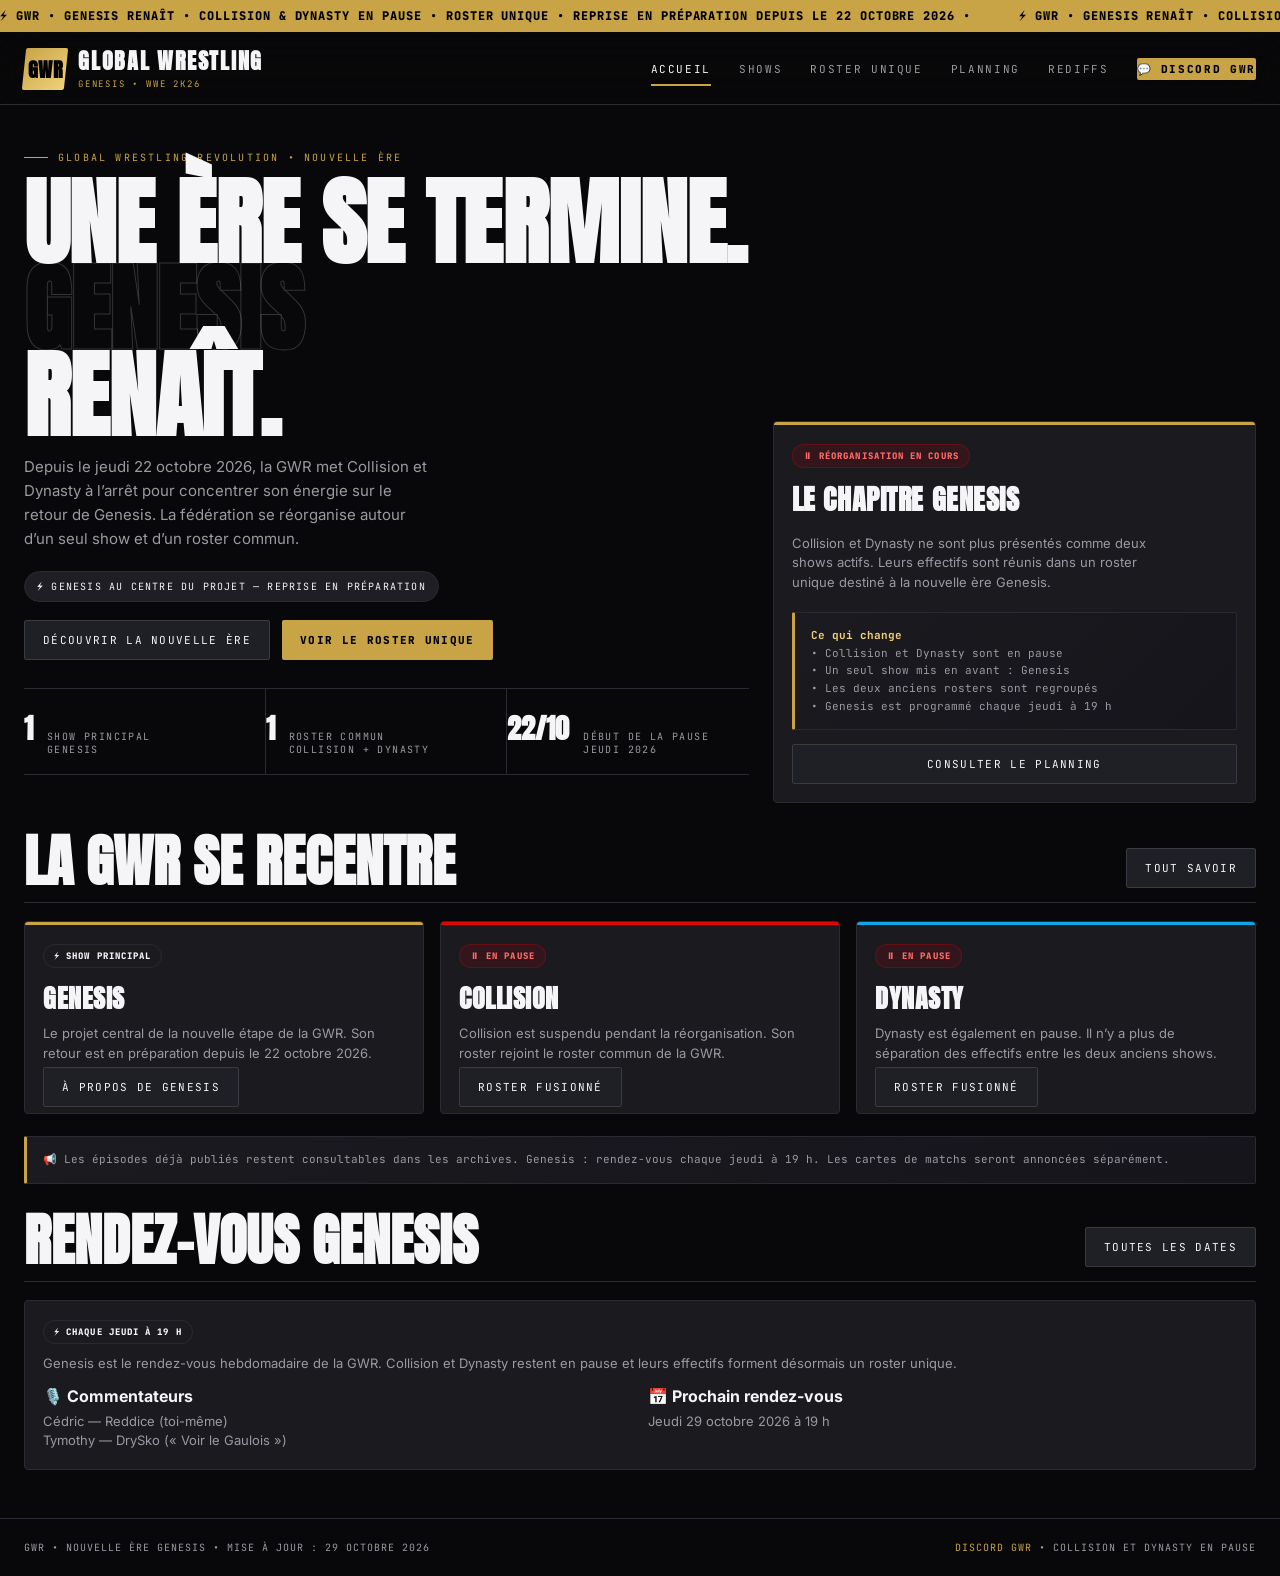
==== commit 96db1455: "Add files via upload" ====
--- a/index.html
+++ b/index.html
@@ -1,92 +1,16 @@
 <!doctype html>
-<html lang="fr">
-<head>
-<meta charset="utf-8"><meta name="viewport" content="width=device-width,initial-scale=1">
-<title>GWR — Global Wrestling Revolution | E-Fed RP WWE 2K26</title>
-<meta name="description" content="Global Wrestling Revolution - E-Fed RP WWE 2K26. Shows suspendus depuis 12/05/2026.">
-<link rel="stylesheet" href="css/style.css">
-<link rel="icon" href="img/logo-gwr.png">
-</head>
-<body>
-
-<div class="ticker"><div class="ticker-track">
-<span>🔵 DYNASTY REBOOT LE 18 SEPTEMBRE 20H • SAISON 2 • NOUVEAU BRANDING EN APPROCHE • REPLAYS S1 ARCHIVÉS • @kujo AVA • @tropical RICHARD •</span>
-<span>🔵 DYNASTY REBOOT LE 18 SEPTEMBRE 20H • SAISON 2 • NOUVEAU BRANDING EN APPROCHE • REPLAYS S1 ARCHIVÉS • @kujo AVA • @tropical RICHARD •</span>
-</div></div>
-
-
-<nav>
-  <a class="brand" href="index.html">
-    <div class="brand-mark"><span>GWR</span></div>
-    <div class="brand-text"><strong>GLOBAL WRESTLING</strong><small>Revolution • WWE 2K26</small></div>
-  </a>
-  <div class="nav-links" id="navLinks">
-    <a href="index.html">Accueil</a>
-    <a href="shows.html">Shows</a>
-    <a href="roster.html">Roster</a>
-    <a href="planning.html">Planning</a>
-    <a href="rediffs.html">Rediffs</a>
-    <a href="https://discord.com/invite/2U9SatYNbg" target="_blank" class="btn-discord">💬 Discord E-Fed</a>
-  </div>
-  <button class="burger" id="burger">☰</button>
-</nav>
-
-<main class="container">
-  <div class="hero">
-    <div>
-      <div class="eyebrow">E-Fed RP WWE 2K26 • Saison 2 • Reboot 18 Septembre</div>
-      <h1 class="h1">LA <span class="outline">RÉVOLUTION</span><br>REVIENT LE<br>18 SEPTEMBRE.</h1>
-      <p>Dynasty revient le 18/09 à 20h avec Ava. Nouveau branding qui va évoluer chaque semaine. Roster draft 100+ superstars. Replays S1 archivés.</p>
-      <div class="badge">🔵 DYNASTY REBOOT — 18/09 — 20H — Manageuse Ava @kujo</div>
-      <div class="actions">
-        <a href="planning.html" class="btn-dark">Planning S2 — 18/09 →</a>
-        <a href="https://discord.com/invite/2U9SatYNbg" target="_blank" class="btn-discord">🎮 Rejoindre le Discord E-Fed</a>
-      </div>
-      <div class="stats">
-        <div class="stat"><b>18/09</b><span>Dynasty Reboot<br>Vendredi 20h</span></div>
-        <div class="stat"><b>NEW</b><span>Nouveau Branding<br>évolution hebdo</span></div>
-        <div class="stat"><b>100+</b><span>Superstars<br>Draft Ava/Richard</span></div>
-      </div>
-    </div>
-    <div>
-      <div class="card"><div class="card-top gold"></div><div class="card-body">
-        <span class="pill susp">⏸ Statut actuel</span>
-        <h3 style="font-family:Anton;font-size:28px;text-transform:uppercase">GWR en sommeil</h3>
-        <p class="muted" style="margin:10px 0">Saison 2 reboot le 18/09 20h. Manageuse Ava @kujo (Dynasty) et GM Richard @tropical (Collision). Nouveau logo et overlays qui arrivent chaque semaine. Replays S1 archivés.</p>
-        <div class="suspend-box">
-          <strong style="color:var(--gold)">Nouveautés S2 :</strong><br>
-          • World Heavyweight Collision + Tag Collision (vacants)<br>• GWR Championship Dynasty (Undisputed) + Tag Dynasty<br>• Inter-Régional inter-show + Rush 5 min
-        </div>
-        <a href="roster.html" class="btn-dark" style="display:block;text-align:center;margin-top:12px">Voir le roster draft S2</a>
-      </div></div>
-    </div>
-  </div>
-
-  <div class="section-head"><h2 class="h2">Shows S2 — Reboot 18/09</h2><a href="shows.html" class="btn-dark">Tout voir</a></div>
-  <div class="grid3">
-    <article class="card"><div class="card-top red"></div><div class="card-body">
-      <span class="pill" style="background:rgba(14,165,233,.15);color:#7dd3fc">🔵 DE RETOUR 18/09 20H</span><span class="day">Vendredi 20h • Prestige • Ava @kujo</span>
-      <h3>GWR Dynasty</h3><p>Reboot S2 le 18/09. Nouveau branding qui évolue chaque semaine.</p>
-      <div style="margin-top:12px;display:flex;gap:8px"><a href="shows.html" class="btn-dark">Détails</a><a href="rediffs.html" class="btn-dark">Rediffs</a></div>
-    </div></article>
-    <article class="card"><div class="card-top purple"></div><div class="card-body">
-      <span class="pill susp">🟡 PROCHAINEMENT</span><span class="day">Lundi 19h • Richard @tropical</span>
-      <h3>GWR Collision</h3><p>De retour juste après Dynasty. Date annoncée bientôt.</p>
-      <div style="margin-top:12px;display:flex;gap:8px"><a href="shows.html" class="btn-dark">Détails</a><a href="rediffs.html" class="btn-dark">Rediffs</a></div>
-    </div></article>
-    <article class="card"><div class="card-top blue"></div><div class="card-body">
-      <span class="pill stop">📦 ARCHIVÉ S1</span><span class="day">Replays archivés • Nouveau branding arrive</span>
-      <h3>GWR Genesis</h3><p>Show S1 archivé. Va se transformer avec nouveau branding.</p>
-      <div style="margin-top:12px;display:flex;gap:8px"><a href="shows.html" class="btn-dark">Détails</a><a href="rediffs.html" class="btn-dark">Rediffs</a></div>
-    </div></article>
-  </div>
-</main>
-
-<footer>
-  <div>GWR S2 • Reboot 18/09/2026 20h • Dynasty • Nouveau branding en approche • Replays S1 archivés</div>
-  <div><a href="https://discord.com/invite/2U9SatYNbg" target="_blank">Discord E-Fed</a> • @kujo Ava • @tropical Richard</div>
-</footer>
-
-<script src="js/script.js"></script>
-</body>
-</html>
+<html lang="fr"><head><meta charset="utf-8"><meta name="viewport" content="width=device-width,initial-scale=1">
+<title>GWR — Global Wrestling Revolution | Le retour de Genesis</title>
+<meta name="description" content="La GWR prépare le retour de Genesis depuis le jeudi 22 octobre 2026. Collision et Dynasty sont en pause et leurs rosters fusionnent en un roster unique.">
+<link rel="stylesheet" href="css/style.css"><link rel="icon" href="img/logo-gwr.png"></head><body>
+<div class="ticker"><div class="ticker-track"><span>⚡ GWR • GENESIS RENAÎT • COLLISION & DYNASTY EN PAUSE • ROSTER UNIQUE • REPRISE EN PRÉPARATION DEPUIS LE 22 OCTOBRE 2026 •</span><span>⚡ GWR • GENESIS RENAÎT • COLLISION & DYNASTY EN PAUSE • ROSTER UNIQUE • REPRISE EN PRÉPARATION DEPUIS LE 22 OCTOBRE 2026 •</span></div></div>
+<nav><a class="brand" href="index.html"><div class="brand-mark"><span>GWR</span></div><div class="brand-text"><strong>GLOBAL WRESTLING</strong><small>Genesis • WWE 2K26</small></div></a><div class="nav-links" id="navLinks"><a href="index.html">Accueil</a><a href="shows.html">Shows</a><a href="roster.html">Roster unique</a><a href="planning.html">Planning</a><a href="rediffs.html">Rediffs</a><a href="https://discord.com/invite/2U9SatYNbg" target="_blank" rel="noopener noreferrer" class="btn-discord">💬 Discord GWR</a></div><button class="burger" id="burger" aria-label="Ouvrir le menu">☰</button></nav>
+<main class="container"><div class="hero"><div><div class="eyebrow">Global Wrestling Revolution • Nouvelle ère</div><h1 class="h1">UNE ÈRE SE TERMINE.<br><span class="outline">GENESIS</span><br>RENAÎT.</h1><p>Depuis le jeudi 22 octobre 2026, la GWR met Collision et Dynasty à l’arrêt pour concentrer son énergie sur le retour de Genesis. La fédération se réorganise autour d’un seul show et d’un roster commun.</p><div class="badge">⚡ GENESIS AU CENTRE DU PROJET — REPRISE EN PRÉPARATION</div><div class="actions"><a href="shows.html" class="btn-dark">Découvrir la nouvelle ère</a><a href="roster.html" class="btn-discord">Voir le roster unique</a></div><div class="stats"><div class="stat"><b>1</b><span>Show principal<br>Genesis</span></div><div class="stat"><b>1</b><span>Roster commun<br>Collision + Dynasty</span></div><div class="stat"><b>22/10</b><span>Début de la pause<br>Jeudi 2026</span></div></div></div>
+<div class="card"><div class="card-top gold"></div><div class="card-body"><span class="pill susp">⏸ Réorganisation en cours</span><h3 style="font-size:28px">Le chapitre Genesis</h3><p>Collision et Dynasty ne sont plus présentés comme deux shows actifs. Leurs effectifs sont réunis dans un roster unique destiné à la nouvelle ère Genesis.</p><div class="suspend-box"><strong style="color:var(--gold-light)">Ce qui change</strong><br>• Collision et Dynasty sont en pause<br>• Un seul show mis en avant : Genesis<br>• Les deux anciens rosters sont regroupés<br>• Genesis est programmé chaque jeudi à 19 h</div><a href="planning.html" class="btn-dark" style="display:block;text-align:center;margin-top:12px">Consulter le planning</a></div></div></div>
+<div class="section-head"><h2 class="h2">La GWR se recentre</h2><a href="shows.html" class="btn-dark">Tout savoir</a></div><div class="grid3">
+<article class="card"><div class="card-top gold"></div><div class="card-body"><span class="pill">⚡ SHOW PRINCIPAL</span><h3>Genesis</h3><p>Le projet central de la nouvelle étape de la GWR. Son retour est en préparation depuis le 22 octobre 2026.</p><div style="margin-top:12px"><a href="shows.html" class="btn-dark">À propos de Genesis</a></div></div></article>
+<article class="card"><div class="card-top red"></div><div class="card-body"><span class="pill susp">⏸ EN PAUSE</span><h3>Collision</h3><p>Collision est suspendu pendant la réorganisation. Son roster rejoint le roster commun de la GWR.</p><div style="margin-top:12px"><a href="roster.html" class="btn-dark">Roster fusionné</a></div></div></article>
+<article class="card"><div class="card-top blue"></div><div class="card-body"><span class="pill susp">⏸ EN PAUSE</span><h3>Dynasty</h3><p>Dynasty est également en pause. Il n’y a plus de séparation des effectifs entre les deux anciens shows.</p><div style="margin-top:12px"><a href="roster.html" class="btn-dark">Roster fusionné</a></div></div></article>
+</div><div class="suspend-box" style="margin-top:22px">📢 Les épisodes déjà publiés restent consultables dans les archives. Genesis : rendez-vous chaque jeudi à 19 h. Les cartes de matchs seront annoncées séparément.</div><div class="section-head" style="margin-top:30px"><h2 class="h2">Rendez-vous Genesis</h2><a href="planning.html" class="btn-dark">Toutes les dates</a></div>
+<div class="card"><div class="card-body"><span class="pill">⚡ CHAQUE JEUDI À 19 H</span><p>Genesis est le rendez-vous hebdomadaire de la GWR. Collision et Dynasty restent en pause et leurs effectifs forment désormais un roster unique.</p><div class="grid2" style="margin-top:12px"><div><strong>🎙️ Commentateurs</strong><p style="margin:6px 0 0">Cédric — Reddice (toi-même)<br>Tymothy — DrySko (« Voir le Gaulois »)</p></div><div><strong>📅 Prochain rendez-vous</strong><p style="margin:6px 0 0">Jeudi 29 octobre 2026 à 19 h</p></div></div></div></div></main>
+<footer><div>GWR • Nouvelle ère Genesis • Mise à jour : 29 octobre 2026</div><div><a href="https://discord.com/invite/2U9SatYNbg" target="_blank" rel="noopener noreferrer">Discord GWR</a> • Collision et Dynasty en pause</div></footer><script src="js/script.js"></script></body></html>
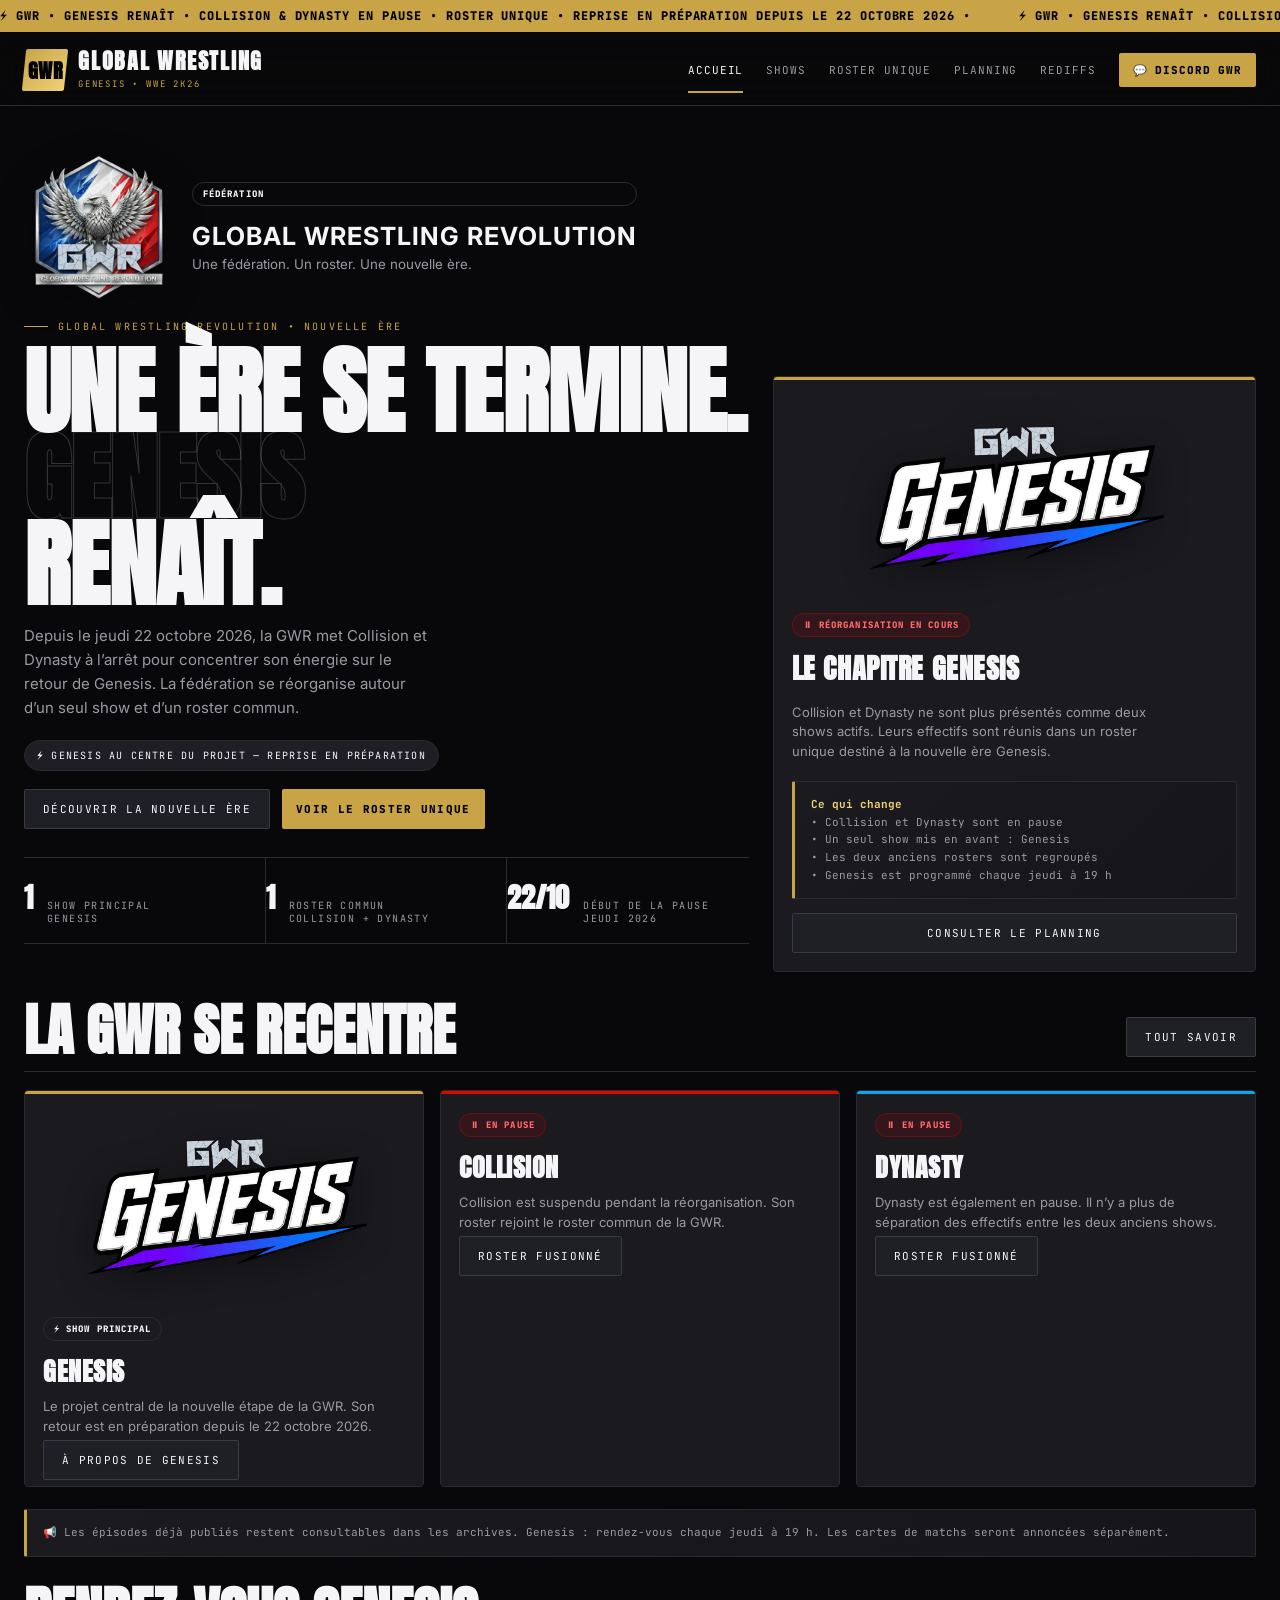
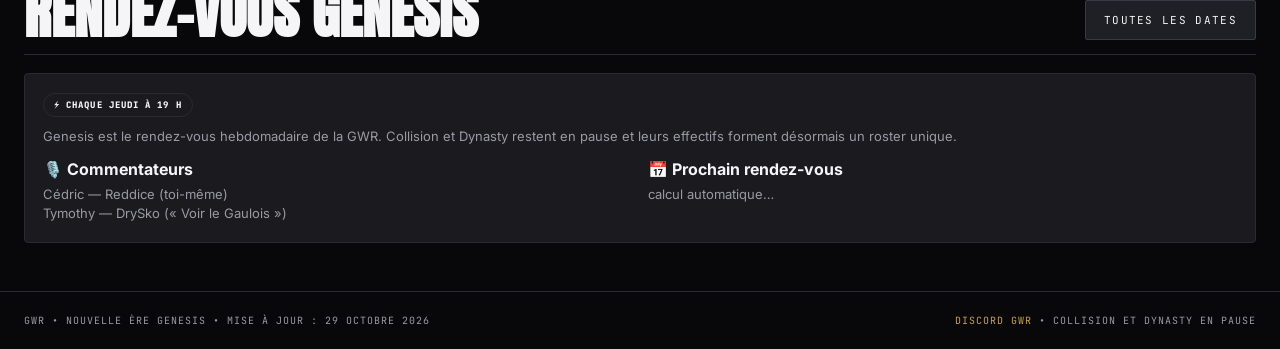
==== commit 5d0dab04: "Add files via upload" ====
--- a/index.html
+++ b/index.html
@@ -5,12 +5,15 @@
 <link rel="stylesheet" href="css/style.css"><link rel="icon" href="img/logo-gwr.png"></head><body>
 <div class="ticker"><div class="ticker-track"><span>⚡ GWR • GENESIS RENAÎT • COLLISION & DYNASTY EN PAUSE • ROSTER UNIQUE • REPRISE EN PRÉPARATION DEPUIS LE 22 OCTOBRE 2026 •</span><span>⚡ GWR • GENESIS RENAÎT • COLLISION & DYNASTY EN PAUSE • ROSTER UNIQUE • REPRISE EN PRÉPARATION DEPUIS LE 22 OCTOBRE 2026 •</span></div></div>
 <nav><a class="brand" href="index.html"><div class="brand-mark"><span>GWR</span></div><div class="brand-text"><strong>GLOBAL WRESTLING</strong><small>Genesis • WWE 2K26</small></div></a><div class="nav-links" id="navLinks"><a href="index.html">Accueil</a><a href="shows.html">Shows</a><a href="roster.html">Roster unique</a><a href="planning.html">Planning</a><a href="rediffs.html">Rediffs</a><a href="https://discord.com/invite/2U9SatYNbg" target="_blank" rel="noopener noreferrer" class="btn-discord">💬 Discord GWR</a></div><button class="burger" id="burger" aria-label="Ouvrir le menu">☰</button></nav>
-<main class="container"><div class="hero"><div><div class="eyebrow">Global Wrestling Revolution • Nouvelle ère</div><h1 class="h1">UNE ÈRE SE TERMINE.<br><span class="outline">GENESIS</span><br>RENAÎT.</h1><p>Depuis le jeudi 22 octobre 2026, la GWR met Collision et Dynasty à l’arrêt pour concentrer son énergie sur le retour de Genesis. La fédération se réorganise autour d’un seul show et d’un roster commun.</p><div class="badge">⚡ GENESIS AU CENTRE DU PROJET — REPRISE EN PRÉPARATION</div><div class="actions"><a href="shows.html" class="btn-dark">Découvrir la nouvelle ère</a><a href="roster.html" class="btn-discord">Voir le roster unique</a></div><div class="stats"><div class="stat"><b>1</b><span>Show principal<br>Genesis</span></div><div class="stat"><b>1</b><span>Roster commun<br>Collision + Dynasty</span></div><div class="stat"><b>22/10</b><span>Début de la pause<br>Jeudi 2026</span></div></div></div>
-<div class="card"><div class="card-top gold"></div><div class="card-body"><span class="pill susp">⏸ Réorganisation en cours</span><h3 style="font-size:28px">Le chapitre Genesis</h3><p>Collision et Dynasty ne sont plus présentés comme deux shows actifs. Leurs effectifs sont réunis dans un roster unique destiné à la nouvelle ère Genesis.</p><div class="suspend-box"><strong style="color:var(--gold-light)">Ce qui change</strong><br>• Collision et Dynasty sont en pause<br>• Un seul show mis en avant : Genesis<br>• Les deux anciens rosters sont regroupés<br>• Genesis est programmé chaque jeudi à 19 h</div><a href="planning.html" class="btn-dark" style="display:block;text-align:center;margin-top:12px">Consulter le planning</a></div></div></div>
+<main class="container"><div class="hero"><div><div class="home-brand-logos" style="display:flex;align-items:center;gap:18px;flex-wrap:wrap;margin-bottom:18px">
+<img src="img/logo-gwr.png" alt="Logo officiel de la fédération GWR — Global Wrestling Revolution" style="display:block;width:min(150px,32vw);height:auto;object-fit:contain;filter:drop-shadow(0 8px 18px rgba(0,0,0,.35))">
+<div style="display:flex;flex-direction:column;gap:5px"><span class="pill">FÉDÉRATION</span><strong style="font-size:clamp(18px,2vw,25px);letter-spacing:.04em">GLOBAL WRESTLING REVOLUTION</strong><small class="muted">Une fédération. Un roster. Une nouvelle ère.</small></div>
+</div><div class="eyebrow">Global Wrestling Revolution • Nouvelle ère</div><h1 class="h1">UNE ÈRE SE TERMINE.<br><span class="outline">GENESIS</span><br>RENAÎT.</h1><p>Depuis le jeudi 22 octobre 2026, la GWR met Collision et Dynasty à l’arrêt pour concentrer son énergie sur le retour de Genesis. La fédération se réorganise autour d’un seul show et d’un roster commun.</p><div class="badge">⚡ GENESIS AU CENTRE DU PROJET — REPRISE EN PRÉPARATION</div><div class="actions"><a href="shows.html" class="btn-dark">Découvrir la nouvelle ère</a><a href="roster.html" class="btn-discord">Voir le roster unique</a></div><div class="stats"><div class="stat"><b>1</b><span>Show principal<br>Genesis</span></div><div class="stat"><b>1</b><span>Roster commun<br>Collision + Dynasty</span></div><div class="stat"><b>22/10</b><span>Début de la pause<br>Jeudi 2026</span></div></div></div>
+<div class="card"><div class="card-top gold"></div><div class="card-body"><img src="img/gwr-genesis.png" alt="Logo Genesis — show principal de la Global Wrestling Revolution" style="display:block;width:min(100%,320px);max-height:200px;object-fit:contain;margin:0 auto 14px;filter:drop-shadow(0 8px 18px rgba(0,0,0,.35))"><span class="pill susp">⏸ Réorganisation en cours</span><h3 style="font-size:28px">Le chapitre Genesis</h3><p>Collision et Dynasty ne sont plus présentés comme deux shows actifs. Leurs effectifs sont réunis dans un roster unique destiné à la nouvelle ère Genesis.</p><div class="suspend-box"><strong style="color:var(--gold-light)">Ce qui change</strong><br>• Collision et Dynasty sont en pause<br>• Un seul show mis en avant : Genesis<br>• Les deux anciens rosters sont regroupés<br>• Genesis est programmé chaque jeudi à 19 h</div><a href="planning.html" class="btn-dark" style="display:block;text-align:center;margin-top:12px">Consulter le planning</a></div></div></div>
 <div class="section-head"><h2 class="h2">La GWR se recentre</h2><a href="shows.html" class="btn-dark">Tout savoir</a></div><div class="grid3">
-<article class="card"><div class="card-top gold"></div><div class="card-body"><span class="pill">⚡ SHOW PRINCIPAL</span><h3>Genesis</h3><p>Le projet central de la nouvelle étape de la GWR. Son retour est en préparation depuis le 22 octobre 2026.</p><div style="margin-top:12px"><a href="shows.html" class="btn-dark">À propos de Genesis</a></div></div></article>
+<article class="card"><div class="card-top gold"></div><div class="card-body"><img src="img/gwr-genesis.png" alt="Logo officiel du show Genesis de la GWR" loading="lazy" style="display:block;width:min(100%,300px);max-height:190px;object-fit:contain;margin:0 auto 14px;filter:drop-shadow(0 8px 18px rgba(0,0,0,.35))"><span class="pill">⚡ SHOW PRINCIPAL</span><h3>Genesis</h3><p>Le projet central de la nouvelle étape de la GWR. Son retour est en préparation depuis le 22 octobre 2026.</p><div style="margin-top:12px"><a href="shows.html" class="btn-dark">À propos de Genesis</a></div></div></article>
 <article class="card"><div class="card-top red"></div><div class="card-body"><span class="pill susp">⏸ EN PAUSE</span><h3>Collision</h3><p>Collision est suspendu pendant la réorganisation. Son roster rejoint le roster commun de la GWR.</p><div style="margin-top:12px"><a href="roster.html" class="btn-dark">Roster fusionné</a></div></div></article>
 <article class="card"><div class="card-top blue"></div><div class="card-body"><span class="pill susp">⏸ EN PAUSE</span><h3>Dynasty</h3><p>Dynasty est également en pause. Il n’y a plus de séparation des effectifs entre les deux anciens shows.</p><div style="margin-top:12px"><a href="roster.html" class="btn-dark">Roster fusionné</a></div></div></article>
 </div><div class="suspend-box" style="margin-top:22px">📢 Les épisodes déjà publiés restent consultables dans les archives. Genesis : rendez-vous chaque jeudi à 19 h. Les cartes de matchs seront annoncées séparément.</div><div class="section-head" style="margin-top:30px"><h2 class="h2">Rendez-vous Genesis</h2><a href="planning.html" class="btn-dark">Toutes les dates</a></div>
-<div class="card"><div class="card-body"><span class="pill">⚡ CHAQUE JEUDI À 19 H</span><p>Genesis est le rendez-vous hebdomadaire de la GWR. Collision et Dynasty restent en pause et leurs effectifs forment désormais un roster unique.</p><div class="grid2" style="margin-top:12px"><div><strong>🎙️ Commentateurs</strong><p style="margin:6px 0 0">Cédric — Reddice (toi-même)<br>Tymothy — DrySko (« Voir le Gaulois »)</p></div><div><strong>📅 Prochain rendez-vous</strong><p style="margin:6px 0 0">Jeudi 29 octobre 2026 à 19 h</p></div></div></div></div></main>
+<div class="card"><div class="card-body"><span class="pill">⚡ CHAQUE JEUDI À 19 H</span><p>Genesis est le rendez-vous hebdomadaire de la GWR. Collision et Dynasty restent en pause et leurs effectifs forment désormais un roster unique.</p><div class="grid2" style="margin-top:12px"><div><strong>🎙️ Commentateurs</strong><p style="margin:6px 0 0">Cédric — Reddice (toi-même)<br>Tymothy — DrySko (« Voir le Gaulois »)</p></div><div><strong>📅 Prochain rendez-vous</strong><p style="margin:6px 0 0"><span data-next-genesis>calcul automatique…</span></p></div></div></div></div></main>
 <footer><div>GWR • Nouvelle ère Genesis • Mise à jour : 29 octobre 2026</div><div><a href="https://discord.com/invite/2U9SatYNbg" target="_blank" rel="noopener noreferrer">Discord GWR</a> • Collision et Dynasty en pause</div></footer><script src="js/script.js"></script></body></html>
--- a/css/style.css
+++ b/css/style.css
@@ -35,11 +35,11 @@
 .brand-text{line-height:1}
 .brand-text strong{font-size:22px;display:block;letter-spacing:.08em}
 .brand-text small{font-family:'JetBrains Mono';font-size:9px;letter-spacing:.2em;color:var(--gold);text-transform:uppercase}
-.nav-links{display:flex;gap:28px;align-items:center}
-.nav-links a{font-family:'JetBrains Mono';font-size:11px;letter-spacing:.15em;text-transform:uppercase;color:var(--muted);position:relative;padding:4px 0;transition:.2s}
+.nav-links{display:flex;gap:clamp(12px,1.8vw,24px);align-items:center}
+.nav-links a{font-family:'JetBrains Mono';font-size:11px;letter-spacing:.08em;text-transform:uppercase;color:var(--muted);position:relative;padding:10px 0;white-space:nowrap;transition:.2s}
 .nav-links a:hover,.nav-links a.active{color:var(--text)}
 .nav-links a.active:after{content:'';position:absolute;bottom:-6px;left:0;width:100%;height:2px;background:var(--gold)}
-.btn-discord{background:var(--gold);color:#000!important;font-family:'JetBrains Mono';font-weight:800;font-size:11px;letter-spacing:.12em;text-transform:uppercase;padding:10px 18px;border-radius:2px;transition:.2s;display:inline-flex;align-items:center;gap:8px}
+.btn-discord{background:var(--gold);color:#000!important;font-family:'JetBrains Mono';font-weight:800;font-size:11px;letter-spacing:.12em;text-transform:uppercase;padding:10px 14px;border-radius:2px;transition:.2s;display:inline-flex;justify-content:center;white-space:nowrap;align-items:center;gap:8px}
 .btn-discord:hover{background:var(--gold-light);transform:translateY(-1px)}
 .btn-dark{background:var(--card2);border:1px solid var(--border2);color:var(--text);padding:12px 18px;font-family:'JetBrains Mono';font-size:11px;letter-spacing:.12em;text-transform:uppercase;border-radius:2px}
 .btn-dark:hover{border-color:var(--text)}
@@ -123,3 +123,10 @@
   .nav-links.open{display:flex}
   .burger{display:grid}
 }
+
+/* Cohérence de navigation sur toutes les pages */
+nav{min-height:72px;gap:18px}
+.nav-links{flex-wrap:nowrap}
+.nav-links a.btn-discord{padding:10px 14px}
+@media(max-width:1050px){nav{padding:12px 18px}.brand-text strong{font-size:18px}.nav-links{gap:12px}.nav-links a{font-size:10px;letter-spacing:.04em}.nav-links a.btn-discord{padding:9px 10px}}
+@media(max-width:900px){nav{top:34px}.nav-links{gap:14px}.nav-links a{padding:8px 0}.nav-links a.btn-discord{width:100%;justify-content:center}.nav-links.open{align-items:stretch}}
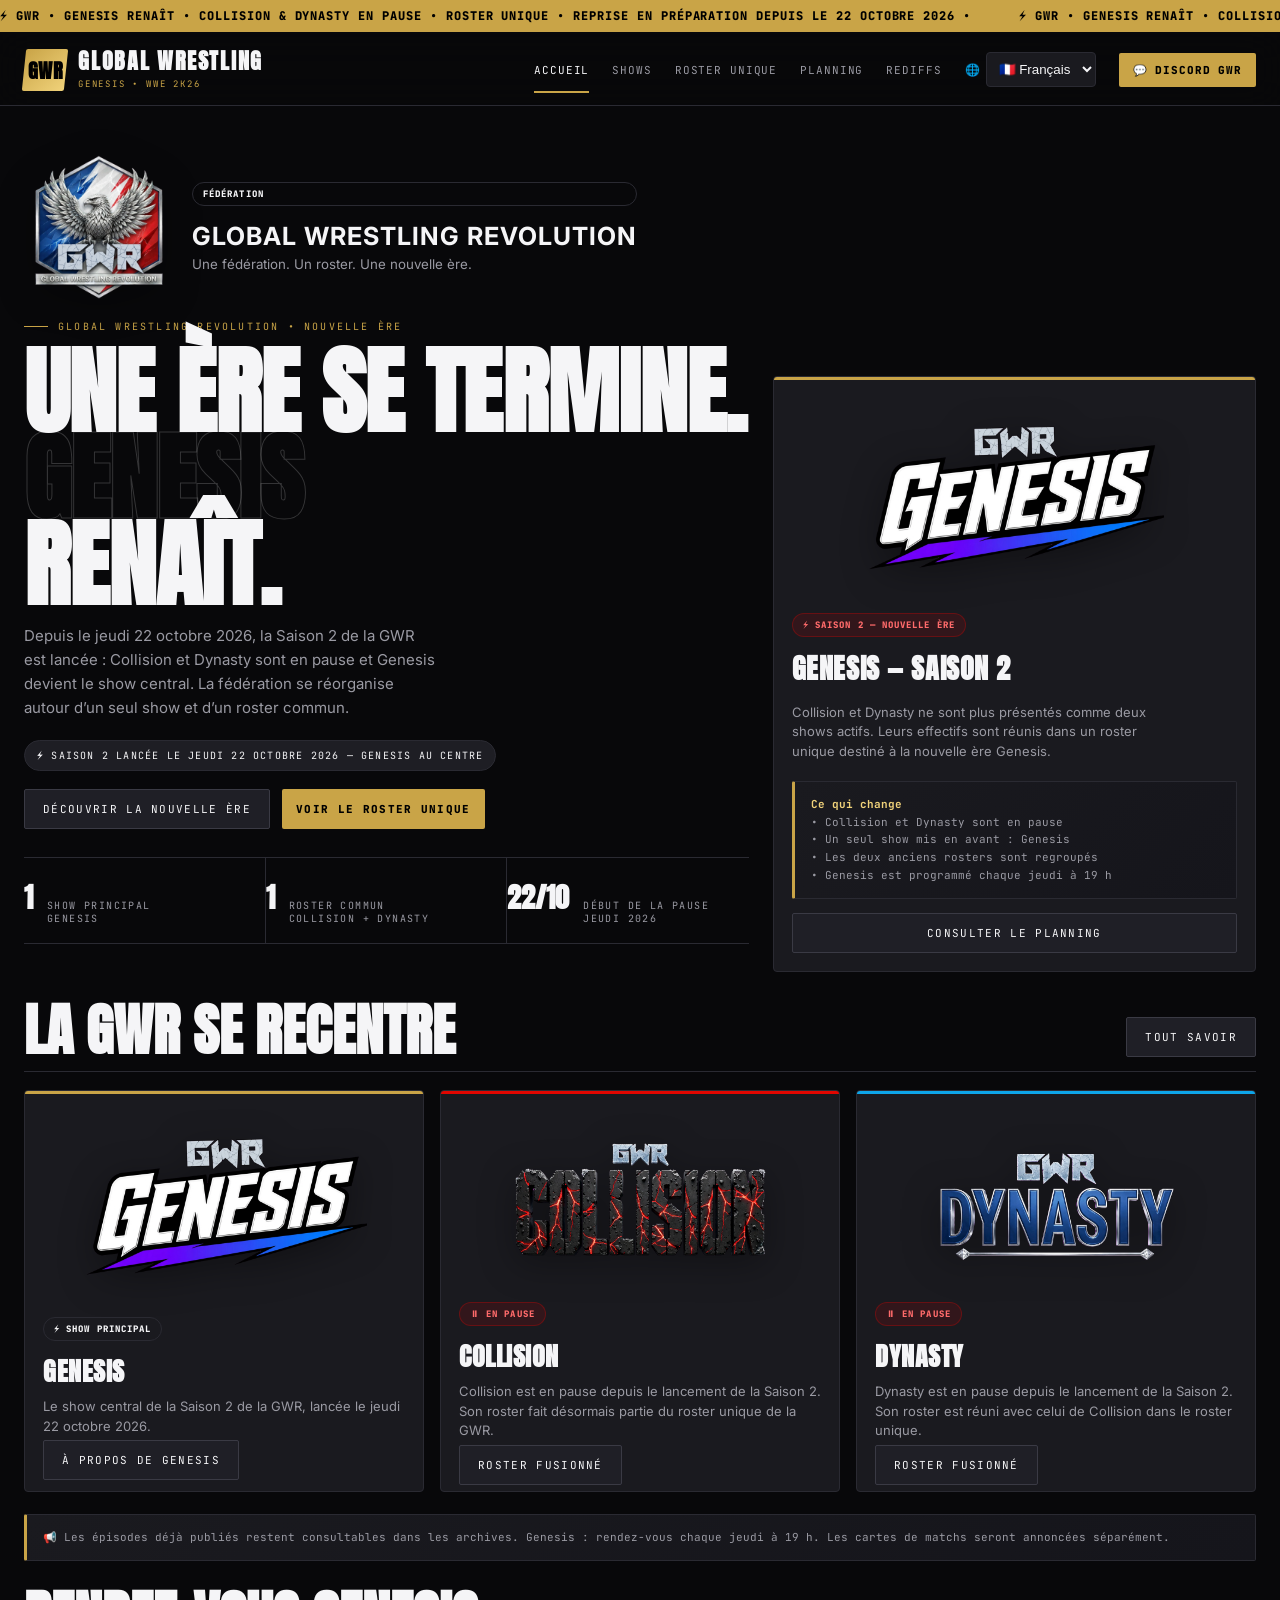
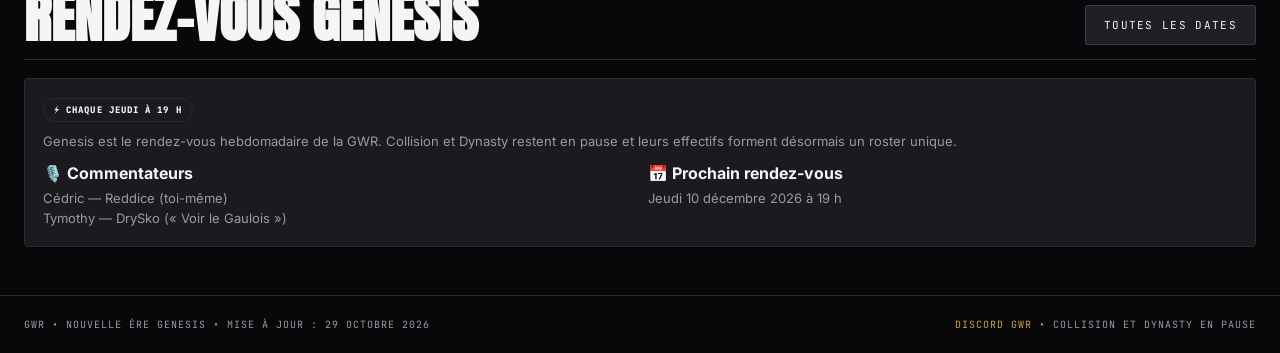
==== commit ca823284: "Add files via upload" ====
--- a/index.html
+++ b/index.html
@@ -4,16 +4,16 @@
 <meta name="description" content="La GWR prépare le retour de Genesis depuis le jeudi 22 octobre 2026. Collision et Dynasty sont en pause et leurs rosters fusionnent en un roster unique.">
 <link rel="stylesheet" href="css/style.css"><link rel="icon" href="img/logo-gwr.png"></head><body>
 <div class="ticker"><div class="ticker-track"><span>⚡ GWR • GENESIS RENAÎT • COLLISION & DYNASTY EN PAUSE • ROSTER UNIQUE • REPRISE EN PRÉPARATION DEPUIS LE 22 OCTOBRE 2026 •</span><span>⚡ GWR • GENESIS RENAÎT • COLLISION & DYNASTY EN PAUSE • ROSTER UNIQUE • REPRISE EN PRÉPARATION DEPUIS LE 22 OCTOBRE 2026 •</span></div></div>
-<nav><a class="brand" href="index.html"><div class="brand-mark"><span>GWR</span></div><div class="brand-text"><strong>GLOBAL WRESTLING</strong><small>Genesis • WWE 2K26</small></div></a><div class="nav-links" id="navLinks"><a href="index.html">Accueil</a><a href="shows.html">Shows</a><a href="roster.html">Roster unique</a><a href="planning.html">Planning</a><a href="rediffs.html">Rediffs</a><a href="https://discord.com/invite/2U9SatYNbg" target="_blank" rel="noopener noreferrer" class="btn-discord">💬 Discord GWR</a></div><button class="burger" id="burger" aria-label="Ouvrir le menu">☰</button></nav>
+<nav><a class="brand" href="index.html"><div class="brand-mark"><span>GWR</span></div><div class="brand-text"><strong>GLOBAL WRESTLING</strong><small>Genesis • WWE 2K26</small></div></a><div class="nav-links" id="navLinks"><a href="index.html">Accueil</a><a href="shows.html">Shows</a><a href="roster.html">Roster unique</a><a href="planning.html">Planning</a><a href="rediffs.html">Rediffs</a><label class="language-picker" style="display:inline-flex;align-items:center;gap:6px;color:var(--text);font-size:12px"><span aria-hidden="true">🌐</span><select id="gwrLanguage" aria-label="Choisir la langue" style="max-width:145px;background:var(--card);color:var(--text);border:1px solid var(--border);padding:8px;border-radius:4px"><option value="fr">🇫🇷 Français</option><option value="en">🇬🇧 English</option><option value="es">🇪🇸 Español</option><option value="it">🇮🇹 Italiano</option><option value="ja">🇯🇵 日本語</option><option value="zh">🇨🇳 中文</option><option value="de">🇩🇪 Deutsch</option></select></label><a href="https://discord.com/invite/2U9SatYNbg" target="_blank" rel="noopener noreferrer" class="btn-discord">💬 Discord GWR</a></div><button class="burger" id="burger" aria-label="Ouvrir le menu">☰</button></nav>
 <main class="container"><div class="hero"><div><div class="home-brand-logos" style="display:flex;align-items:center;gap:18px;flex-wrap:wrap;margin-bottom:18px">
 <img src="img/logo-gwr.png" alt="Logo officiel de la fédération GWR — Global Wrestling Revolution" style="display:block;width:min(150px,32vw);height:auto;object-fit:contain;filter:drop-shadow(0 8px 18px rgba(0,0,0,.35))">
 <div style="display:flex;flex-direction:column;gap:5px"><span class="pill">FÉDÉRATION</span><strong style="font-size:clamp(18px,2vw,25px);letter-spacing:.04em">GLOBAL WRESTLING REVOLUTION</strong><small class="muted">Une fédération. Un roster. Une nouvelle ère.</small></div>
-</div><div class="eyebrow">Global Wrestling Revolution • Nouvelle ère</div><h1 class="h1">UNE ÈRE SE TERMINE.<br><span class="outline">GENESIS</span><br>RENAÎT.</h1><p>Depuis le jeudi 22 octobre 2026, la GWR met Collision et Dynasty à l’arrêt pour concentrer son énergie sur le retour de Genesis. La fédération se réorganise autour d’un seul show et d’un roster commun.</p><div class="badge">⚡ GENESIS AU CENTRE DU PROJET — REPRISE EN PRÉPARATION</div><div class="actions"><a href="shows.html" class="btn-dark">Découvrir la nouvelle ère</a><a href="roster.html" class="btn-discord">Voir le roster unique</a></div><div class="stats"><div class="stat"><b>1</b><span>Show principal<br>Genesis</span></div><div class="stat"><b>1</b><span>Roster commun<br>Collision + Dynasty</span></div><div class="stat"><b>22/10</b><span>Début de la pause<br>Jeudi 2026</span></div></div></div>
-<div class="card"><div class="card-top gold"></div><div class="card-body"><img src="img/gwr-genesis.png" alt="Logo Genesis — show principal de la Global Wrestling Revolution" style="display:block;width:min(100%,320px);max-height:200px;object-fit:contain;margin:0 auto 14px;filter:drop-shadow(0 8px 18px rgba(0,0,0,.35))"><span class="pill susp">⏸ Réorganisation en cours</span><h3 style="font-size:28px">Le chapitre Genesis</h3><p>Collision et Dynasty ne sont plus présentés comme deux shows actifs. Leurs effectifs sont réunis dans un roster unique destiné à la nouvelle ère Genesis.</p><div class="suspend-box"><strong style="color:var(--gold-light)">Ce qui change</strong><br>• Collision et Dynasty sont en pause<br>• Un seul show mis en avant : Genesis<br>• Les deux anciens rosters sont regroupés<br>• Genesis est programmé chaque jeudi à 19 h</div><a href="planning.html" class="btn-dark" style="display:block;text-align:center;margin-top:12px">Consulter le planning</a></div></div></div>
+</div><div class="eyebrow">Global Wrestling Revolution • Nouvelle ère</div><h1 class="h1">UNE ÈRE SE TERMINE.<br><span class="outline">GENESIS</span><br>RENAÎT.</h1><p>Depuis le jeudi 22 octobre 2026, la Saison 2 de la GWR est lancée : Collision et Dynasty sont en pause et Genesis devient le show central. La fédération se réorganise autour d’un seul show et d’un roster commun.</p><div class="badge">⚡ SAISON 2 LANCÉE LE JEUDI 22 OCTOBRE 2026 — GENESIS AU CENTRE</div><div class="actions"><a href="shows.html" class="btn-dark">Découvrir la nouvelle ère</a><a href="roster.html" class="btn-discord">Voir le roster unique</a></div><div class="stats"><div class="stat"><b>1</b><span>Show principal<br>Genesis</span></div><div class="stat"><b>1</b><span>Roster commun<br>Collision + Dynasty</span></div><div class="stat"><b>22/10</b><span>Début de la pause<br>Jeudi 2026</span></div></div></div>
+<div class="card"><div class="card-top gold"></div><div class="card-body"><img src="img/gwr-genesis.png" alt="Logo Genesis — show principal de la Global Wrestling Revolution" style="display:block;width:min(100%,320px);max-height:200px;object-fit:contain;margin:0 auto 14px;filter:drop-shadow(0 8px 18px rgba(0,0,0,.35))"><span class="pill susp">⚡ SAISON 2 — NOUVELLE ÈRE</span><h3 style="font-size:28px">Genesis — Saison 2</h3><p>Collision et Dynasty ne sont plus présentés comme deux shows actifs. Leurs effectifs sont réunis dans un roster unique destiné à la nouvelle ère Genesis.</p><div class="suspend-box"><strong style="color:var(--gold-light)">Ce qui change</strong><br>• Collision et Dynasty sont en pause<br>• Un seul show mis en avant : Genesis<br>• Les deux anciens rosters sont regroupés<br>• Genesis est programmé chaque jeudi à 19 h</div><a href="planning.html" class="btn-dark" style="display:block;text-align:center;margin-top:12px">Consulter le planning</a></div></div></div>
 <div class="section-head"><h2 class="h2">La GWR se recentre</h2><a href="shows.html" class="btn-dark">Tout savoir</a></div><div class="grid3">
-<article class="card"><div class="card-top gold"></div><div class="card-body"><img src="img/gwr-genesis.png" alt="Logo officiel du show Genesis de la GWR" loading="lazy" style="display:block;width:min(100%,300px);max-height:190px;object-fit:contain;margin:0 auto 14px;filter:drop-shadow(0 8px 18px rgba(0,0,0,.35))"><span class="pill">⚡ SHOW PRINCIPAL</span><h3>Genesis</h3><p>Le projet central de la nouvelle étape de la GWR. Son retour est en préparation depuis le 22 octobre 2026.</p><div style="margin-top:12px"><a href="shows.html" class="btn-dark">À propos de Genesis</a></div></div></article>
-<article class="card"><div class="card-top red"></div><div class="card-body"><span class="pill susp">⏸ EN PAUSE</span><h3>Collision</h3><p>Collision est suspendu pendant la réorganisation. Son roster rejoint le roster commun de la GWR.</p><div style="margin-top:12px"><a href="roster.html" class="btn-dark">Roster fusionné</a></div></div></article>
-<article class="card"><div class="card-top blue"></div><div class="card-body"><span class="pill susp">⏸ EN PAUSE</span><h3>Dynasty</h3><p>Dynasty est également en pause. Il n’y a plus de séparation des effectifs entre les deux anciens shows.</p><div style="margin-top:12px"><a href="roster.html" class="btn-dark">Roster fusionné</a></div></div></article>
+<article class="card"><div class="card-top gold"></div><div class="card-body"><img src="img/gwr-genesis.png" alt="Logo officiel du show Genesis de la GWR" loading="lazy" style="display:block;width:min(100%,300px);max-height:190px;object-fit:contain;margin:0 auto 14px;filter:drop-shadow(0 8px 18px rgba(0,0,0,.35))"><span class="pill">⚡ SHOW PRINCIPAL</span><h3>Genesis</h3><p>Le show central de la Saison 2 de la GWR, lancée le jeudi 22 octobre 2026.</p><div style="margin-top:12px"><a href="shows.html" class="btn-dark">À propos de Genesis</a></div></div></article>
+<article class="card"><div class="card-top red"></div><div class="card-body"><img src="img/gwr-collision.png" alt="Logo officiel de Collision, ancien show de la GWR désormais en pause" loading="lazy" style="display:block;width:min(100%,300px);max-height:175px;object-fit:contain;margin:0 auto 14px;filter:drop-shadow(0 8px 18px rgba(0,0,0,.35))"><span class="pill susp">⏸ EN PAUSE</span><h3>Collision</h3><p>Collision est en pause depuis le lancement de la Saison 2. Son roster fait désormais partie du roster unique de la GWR.</p><div style="margin-top:12px"><a href="roster.html" class="btn-dark">Roster fusionné</a></div></div></article>
+<article class="card"><div class="card-top blue"></div><div class="card-body"><img src="img/gwr-dynasty.png" alt="Logo officiel de Dynasty, ancien show de la GWR désormais en pause" loading="lazy" style="display:block;width:min(100%,300px);max-height:175px;object-fit:contain;margin:0 auto 14px;filter:drop-shadow(0 8px 18px rgba(0,0,0,.35))"><span class="pill susp">⏸ EN PAUSE</span><h3>Dynasty</h3><p>Dynasty est en pause depuis le lancement de la Saison 2. Son roster est réuni avec celui de Collision dans le roster unique.</p><div style="margin-top:12px"><a href="roster.html" class="btn-dark">Roster fusionné</a></div></div></article>
 </div><div class="suspend-box" style="margin-top:22px">📢 Les épisodes déjà publiés restent consultables dans les archives. Genesis : rendez-vous chaque jeudi à 19 h. Les cartes de matchs seront annoncées séparément.</div><div class="section-head" style="margin-top:30px"><h2 class="h2">Rendez-vous Genesis</h2><a href="planning.html" class="btn-dark">Toutes les dates</a></div>
 <div class="card"><div class="card-body"><span class="pill">⚡ CHAQUE JEUDI À 19 H</span><p>Genesis est le rendez-vous hebdomadaire de la GWR. Collision et Dynasty restent en pause et leurs effectifs forment désormais un roster unique.</p><div class="grid2" style="margin-top:12px"><div><strong>🎙️ Commentateurs</strong><p style="margin:6px 0 0">Cédric — Reddice (toi-même)<br>Tymothy — DrySko (« Voir le Gaulois »)</p></div><div><strong>📅 Prochain rendez-vous</strong><p style="margin:6px 0 0"><span data-next-genesis>calcul automatique…</span></p></div></div></div></div></main>
 <footer><div>GWR • Nouvelle ère Genesis • Mise à jour : 29 octobre 2026</div><div><a href="https://discord.com/invite/2U9SatYNbg" target="_blank" rel="noopener noreferrer">Discord GWR</a> • Collision et Dynasty en pause</div></footer><script src="js/script.js"></script></body></html>
